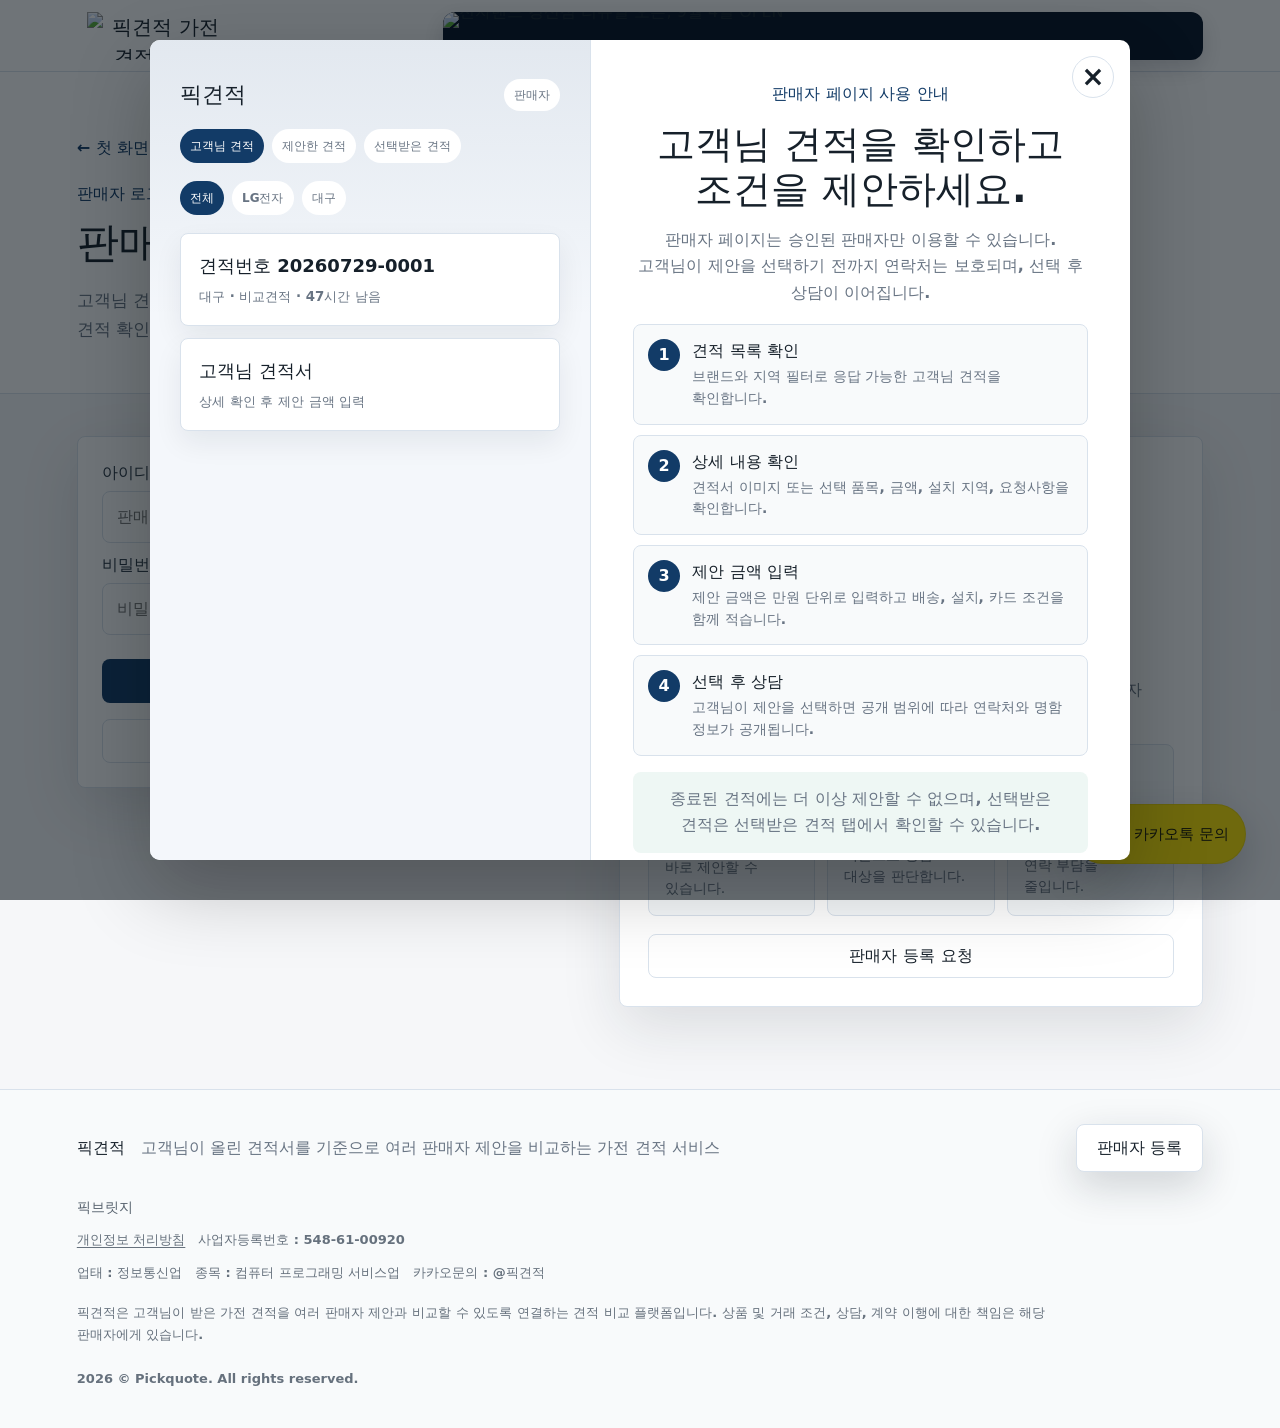
==== index.html @ 1d60d548 "Add files via upload" ====
<!doctype html>
<html lang="ko">
  <head>
    <meta charset="utf-8" />
    <meta name="pickquote-build" content="20260811-main-redesign-v21-worker" />
    <meta name="viewport" content="width=device-width, initial-scale=1, viewport-fit=cover" />
    
    <!-- 픽견적은 시스템 다크모드와 무관하게 항상 라이트 UI를 사용합니다. -->
    <meta name="color-scheme" content="light" />
    <meta name="supported-color-schemes" content="light" />
    <meta name="apple-mobile-web-app-status-bar-style" content="default" />
<!-- Google AdSense site ownership / ads script -->
    <script async src="https://pagead2.googlesyndication.com/pagead/js/adsbygoogle.js?client=ca-pub-9286156779528114"
         crossorigin="anonymous"></script>
    <title>픽견적 파트너 등록 | 판매자 전용</title>
    <meta name="robots" content="noindex, nofollow, noarchive" />
    <link rel="canonical" href="https://partner.ga-pick.com/register" />
    <link rel="shortcut icon" href="/favicon-navy.ico?v=20260813-symbol-cutout" />
    <link rel="icon" href="/favicon-navy.ico?v=20260813-symbol-cutout" sizes="16x16 32x32 48x48 64x64" />
    <link rel="icon" href="/favicon-navy.png?v=20260813-symbol-cutout" type="image/png" sizes="32x32" />
    <link rel="icon" href="/favicon-48x48-navy.png?v=20260813-navy-brand" type="image/png" sizes="48x48" />
    <link rel="icon" href="/favicon-48x48-navy.png?v=20260813-symbol-cutout" type="image/png" sizes="48x48" />
    <link rel="apple-touch-icon" href="/apple-touch-icon-navy.png?v=20260813-navy-brand" sizes="180x180" />
    <link rel="manifest" href="/site.webmanifest?v=20260813-navy-brand" />
    <meta name="theme-color" content="#123b67" />
    <meta name="robots" content="index, follow, max-image-preview:large" />
    <meta name="naver-site-verification" content="53afa94ea8dd4dc86ead7b26ea6a1cf750aa3dcb" />
    <meta name="keywords" content="픽견적, 픽가전, 가전 견적 비교, 가전 비교견적, 가전제품 견적 비교, 혼수 가전 견적, 신혼 가전 견적, 입주 가전 견적, 신축입주 가전, 이사 가전 견적, LG 가전 견적, 삼성 가전 견적, LG 삼성 가전 비교, 가전 저렴하게 사는법, 가전 싸게 사는법, 냉장고 견적, 세탁기 건조기 견적, TV 에어컨 견적" />
    <meta name="author" content="픽견적" />
    <meta
      name="description"
      content="혼수·입주 가전 견적서를 올리면 LG·삼성 판매자 제안을 받아 가격, 배송, 설치, 카드 혜택을 한곳에서 비교하세요."
    />
    <meta name="subject" content="혼수 가전 견적 비교, 입주 가전 견적 비교, LG 삼성 가전 조건 비교" />
    <meta property="og:type" content="website" />
    <meta property="og:locale" content="ko_KR" />
    <meta property="og:site_name" content="픽견적" />
    <meta property="og:title" content="픽견적 | 혼수·입주 가전 견적 비교" />
    <meta
      property="og:description"
      content="가전 견적서를 올리면 LG·삼성 판매자 제안을 받아 가격, 배송, 설치, 카드 혜택을 한곳에서 비교할 수 있습니다."
    />
    <meta property="og:url" content="https://ga-pick.com/" />
    <meta property="og:image" content="https://partner.ga-pick.com/assets/pickquote-share-preview.png?v=20260822-logo-preview" />
    <meta property="og:image:secure_url" content="https://partner.ga-pick.com/assets/pickquote-share-preview.png?v=20260822-logo-preview" />
    <meta property="og:image:alt" content="픽견적 가전 견적 비교 플랫폼 로고" />
    <meta name="twitter:card" content="summary_large_image" />
    <meta name="twitter:title" content="픽견적 | 혼수·입주 가전 견적 비교" />
    <meta
      name="twitter:description"
      content="가전 견적서를 올리면 LG·삼성 판매자 제안을 받아 가격, 배송, 설치, 카드 혜택을 한곳에서 비교할 수 있습니다."
    />
    <meta name="twitter:image" content="https://partner.ga-pick.com/assets/pickquote-share-preview.png?v=20260822-logo-preview" />
    <script type="application/ld+json">
      {
        "@context": "https://schema.org",
        "@graph": [
          {
            "@type": "WebSite",
            "@id": "https://ga-pick.com/#website",
            "name": "픽견적",
            "alternateName": ["픽가전", "가전 견적 비교", "혼수 가전 견적", "입주 가전 견적"],
            "url": "https://ga-pick.com/",
            "description": "픽견적은 혼수·입주 가전 견적서를 올리면 LG·삼성 판매자 제안을 한곳에서 비교할 수 있는 가전 견적 비교 서비스입니다.",
            "inLanguage": "ko-KR",
            "publisher": {
              "@id": "https://ga-pick.com/#organization"
            }
          },
          {
            "@type": "Organization",
            "@id": "https://ga-pick.com/#organization",
            "name": "픽견적",
            "legalName": "픽브릿지",
            "url": "https://ga-pick.com/",
            "logo": "https://ga-pick.com/assets/pickquote-official-symbol-navy.png?v=20260813-symbol-cutout",
            "address": {
              "@type": "PostalAddress",
              "addressCountry": "KR",
              "addressRegion": "대구광역시",
              "streetAddress": "달서구 성서로72길 53-7, 303호"
            }
          },
          {
            "@type": "Service",
            "@id": "https://ga-pick.com/#service",
            "name": "픽견적 혼수·입주 가전 견적 비교",
            "serviceType": "가전 견적 비교",
            "provider": {
              "@id": "https://ga-pick.com/#organization"
            },
            "areaServed": "KR",
            "description": "혼수 가전, 입주가전, 이사 가전, LG 가전, 삼성 가전 견적을 가격, 배송, 설치, 카드 혜택 조건까지 비교할 수 있는 서비스입니다."
          }
        ]
      }
    </script>
    <script type="application/ld+json">
      {
        "@context": "https://schema.org",
        "@type": "FAQPage",
        "mainEntity": [
          {
            "@type": "Question",
            "name": "가전 저렴하게 사는 법은 무엇인가요?",
            "acceptedAnswer": {
              "@type": "Answer",
              "text": "가전제품은 매장별 가격, 배송, 설치비, 카드 할인, 사은품 조건이 다르기 때문에 받은 견적서를 기준으로 여러 제안을 비교하는 것이 좋습니다."
            }
          },
          {
            "@type": "Question",
            "name": "가전 비교견적은 어떻게 하나요?",
            "acceptedAnswer": {
              "@type": "Answer",
              "text": "픽견적에서 가전 견적서 이미지를 올리면 판매자 제안을 받아 가격, 배송, 설치, 혜택 조건을 한곳에서 비교할 수 있습니다."
            }
          },
          {
            "@type": "Question",
            "name": "혼수 가전이나 입주가전 견적도 비교할 수 있나요?",
            "acceptedAnswer": {
              "@type": "Answer",
              "text": "혼수 가전, 신축입주 가전, 이사 가전처럼 여러 품목을 함께 구매할 때 기존 견적과 판매자 제안을 비교할 수 있습니다."
            }
          }
        ]
      }
    </script>
    <script>
      (() => {
        const cleanPath = (window.location.pathname || "/").replace(/\/+$/, "") || "/";
        const mobileUserAgent = /Android|iPhone|iPad|iPod|Windows Phone|Mobile|SamsungBrowser|KAKAOTALK|NAVER/i.test(navigator.userAgent || "");
        const coarsePointer = window.matchMedia?.("(hover: none) and (pointer: coarse)")?.matches || false;
        const touchCapable = (navigator.maxTouchPoints || 0) > 0;
        const compactViewport = Math.min(window.innerWidth || 0, screen.width || 0) > 0 && Math.min(window.innerWidth || screen.width, screen.width || window.innerWidth) <= 900;
        const initialViewByPath = {
          "/": "sellerLogin",
          "/register": "sellerRegister",
        };
        document.documentElement.dataset.initialView = initialViewByPath[cleanPath] || "sellerLogin";
        if (mobileUserAgent || (coarsePointer && touchCapable) || (touchCapable && compactViewport)) {
          document.documentElement.classList.add("is-mobile-device");
        }
      })();
    </script>
    <style>
      html:not(.app-ready)[data-initial-view="customer"] .page,
      html:not(.app-ready)[data-initial-view="lookup"] .page,
      html:not(.app-ready)[data-initial-view="sellerLogin"] .page,
      html:not(.app-ready)[data-initial-view="sellerRegister"] .page {
        display: none;
      }

      html:not(.app-ready)[data-initial-view="customer"] [data-page="customer"],
      html:not(.app-ready)[data-initial-view="lookup"] [data-page="lookup"],
      html:not(.app-ready)[data-initial-view="sellerLogin"] [data-page="sellerLogin"],
      html:not(.app-ready)[data-initial-view="sellerRegister"] [data-page="sellerRegister"] {
        display: block;
      }
    </style>
  <link rel="stylesheet" href="/styles.css?v=20260821-single-line-headings-v6" />
    <script defer src="/privacy-policy.js?v=20260811-privacy-policy-v19"></script>
  <script defer src="/app.js?v=20260820-seller-sort-v6"></script>
    <script defer src="/customer-wizard.js?v=20260819-phone-verification-v4"></script>
    <script defer src="/page-guide.js?v=20260731-mobile-modal-safe-area"></script>
  </head>
  <body class="partner-site">
    <header class="topbar">
      <button class="brand nav-button" type="button" data-view="sellerLogin" aria-label="픽견적 판매자 홈">
        <img class="brand-logo-image" src="/assets/pickquote-official-logo-navy.png?v=20260813-navy-brand" alt="픽견적 가전 견적 비교 플랫폼" />
      </button>
      <a
        class="header-ad-slot is-image-banner"
        href="https://open.kakao.com/o/sE77Bzfi"
        target="_blank"
        rel="noopener noreferrer"
        aria-label="전자랜드 경산점 리뉴얼 오픈, 9월 4일 OPEN, 온라인최저가 참고형 매장 안내 오픈채팅으로 이동"
      >
        <picture class="header-ad-picture">
          <source
            media="(max-width: 900px)"
            srcset="/assets/banner1-gyeongsan-mobile-640x80.png?v=20260805-mobile-picture-v2"
          />
          <img
            src="/assets/banner1-gyeongsan-pc-1520x96.png?v=20260805-mobile-picture-v2"
            alt="전자랜드 경산점 리뉴얼 오픈, 9월 4일 OPEN"
            width="1520"
            height="96"
            decoding="async"
          />
        </picture>
      </a>
    </header>

    <main>
      <section class="page is-active" id="homePage" data-page="home">
        <section class="pick-app-home" aria-label="픽견적 홈">
          <div class="pick-home-shell">
            <section class="pick-trust-hero" aria-labelledby="pickHomeTitle">
              <div class="pick-hero-center">
                <div class="pick-home-logo-wrap">
                  <img class="pick-home-logo" src="/assets/pickquote-main-logo-navy.png?v=20260813-navy-brand" alt="픽견적 가전 견적 비교 플랫폼" />
                </div>
                <span class="pick-zero-fee">가전 견적 비교, 이제 한 곳에서</span>
                <h1 id="pickHomeTitle">견적서 올리면, 좋은 조건을 찾아드려요.</h1>
                <p class="pick-trust-lead">견적서가 있어도, 없어도 괜찮아요. 여러 판매자의 가격과 배송·설치 혜택을 한 번에 비교하세요.</p>
                <div class="pick-start-panel">
                  <div class="pick-start-panel-head"><strong>어떤 견적을 비교해볼까요?</strong><span>고객 이용료 0원</span></div>
                  <div class="pick-start-panel-actions">
                    <button type="button" class="pick-upload-cta" data-view="customer"><span aria-hidden="true">＋</span> 견적서 올리고 비교하기</button>
                    <button type="button" class="pick-no-quote-cta" data-view="customer">견적서 없이 품목 선택하기</button>
                  </div>
                  <p>판매자를 선택하기 전에는 연락처가 공개되지 않습니다.</p>
                </div>
                <div class="pick-lookup-line"><span>이미 견적을 등록했다면</span><button class="pick-secondary-cta" type="button" data-view="lookup">내 견적 확인</button></div>
                <p class="pick-privacy-note">
                  <svg viewBox="0 0 24 24" aria-hidden="true"><path d="M7 10V8a5 5 0 0 1 10 0v2M5 10h14v10H5z" /></svg>
                  판매자를 선택하기 전에는 연락처가 공개되지 않습니다.
                </p>
              </div>
            </section>

            <nav class="pick-home-shortcuts" aria-label="빠른 메뉴">
              <div><span>01</span><strong>여러 판매자 비교</strong><small>한 번 등록하고 다양한 제안을 받아요</small></div>
              <div><span>02</span><strong>연락처는 선택 전 비공개</strong><small>원하는 판매자를 고를 때만 공개돼요</small></div>
              <div><span>03</span><strong>가격과 혜택을 함께 확인</strong><small>배송·설치 조건까지 비교해요</small></div>
            </nav>

            <section class="pick-home-ad-slot" aria-label="광고 영역">
              <span>광고</span>
              <strong>픽견적 서비스 안내 광고 영역</strong>
            </section>

            <section class="pick-privacy-home" aria-labelledby="pickPrivacyTitle">
              <div class="pick-home-heading">
                <span>개인정보 보호</span>
                <h2 id="pickPrivacyTitle">내 정보는 선택 전까지 공개되지 않습니다.</h2>
              </div>
              <ol class="pick-privacy-steps">
                <li><span>01</span><div><strong>견적 등록</strong><p>연락처 비공개</p></div></li>
                <li><span>02</span><div><strong>제안 비교</strong><p>연락처 비공개</p></div></li>
                <li><span>03</span><div><strong>판매자 선택</strong><p>선택한 판매자에게만 공개</p></div></li>
              </ol>
              <p class="pick-privacy-emphasis">여러 판매업체에서 동시에 전화가 오는 방식이 아닙니다.</p>
              <div class="pick-approved-note" aria-label="판매자 확인 기준">
                <span>승인된 판매자만 제안 가능</span><span>지점·매니저 정보 확인</span><span>선택한 판매자만 연락 가능</span>
              </div>
            </section>

            <section class="pick-live-home" aria-labelledby="pickLiveTitle">
              <div class="pick-home-heading is-row">
                <div><span>실제 서비스 현황</span><h2 id="pickLiveTitle">지금 제안받고 있는 견적</h2></div>
                <button class="pick-heading-link" type="button" data-view="customer">내 견적도 비교하기</button>
              </div>
              <div class="pick-live-board" aria-live="polite">
                <article class="pick-empty-feed"><strong>진행 중인 견적을 불러오는 중입니다.</strong><p>실제 등록된 견적의 지역과 진행 상태만 표시합니다.</p></article>
              </div>
            </section>

            <section class="pick-flow-home" aria-labelledby="pickFlowTitle">
              <div class="pick-home-heading">
                <span>이용 방법</span>
                <h2 id="pickFlowTitle">한 번 등록하고, 비교한 뒤 선택하세요.</h2>
              </div>
              <ol class="pick-flow-list">
                <li><span class="pick-flow-icon" aria-hidden="true">1</span><div><strong>필요한 가전을 알려주세요</strong><p>견적서가 있다면 사진으로 올리고, 없다면 원하는 제품만 선택합니다.</p></div></li>
                <li><span class="pick-flow-icon" aria-hidden="true">2</span><div><strong>판매자의 제안을 비교하세요</strong><p>가격뿐 아니라 카드 혜택, 배송, 설치 조건 등을 함께 확인합니다.</p></div></li>
                <li><span class="pick-flow-icon" aria-hidden="true">3</span><div><strong>마음에 드는 제안을 선택하세요</strong><p>원하는 판매자를 선택하고 상담을 진행합니다.</p></div></li>
                <li><span class="pick-flow-icon" aria-hidden="true">4</span><div><strong>선택한 판매자와 상담하세요</strong><p>선택한 판매자에게만 연락처가 공개되고 상담이 시작됩니다.</p></div></li>
              </ol>
              <p class="pick-flow-time">제안이 들어오는 즉시 확인할 수 있으며, 최대 72시간 동안 비교할 수 있습니다.</p>
            </section>

            <section class="pick-faq-home" aria-labelledby="pickFaqTitle">
              <div class="pick-home-heading is-row">
                <div><span>자주 묻는 질문</span><h2 id="pickFaqTitle">처음 이용해도 어렵지 않아요.</h2></div>
                <button class="pick-heading-link" type="button" data-view="customer">지금 시작하기</button>
              </div>
              <div class="pick-faq-list">
                <details open><summary>견적서가 없어도 요청할 수 있나요?</summary><p>네. 필요한 품목과 브랜드, 예산을 선택하면 견적서 없이도 비교 요청을 등록할 수 있어요.</p></details>
                <details><summary>연락처가 판매자에게 바로 공개되나요?</summary><p>아니요. 제안을 비교한 뒤 고객님이 판매자를 선택했을 때만 선택한 판매자에게 공개됩니다.</p></details>
                <details><summary>견적 비교에 비용이 드나요?</summary><p>고객님 이용료는 없습니다. 여러 판매자의 제안을 무료로 비교할 수 있어요.</p></details>
              </div>
            </section>

            <section class="pick-case-home" id="homeCaseStudy" aria-labelledby="pickCaseTitle" hidden>
              <div class="pick-home-heading">
                <span>실제 비교 사례</span>
                <h2 id="pickCaseTitle">가격과 구매 조건을 함께 비교했습니다.</h2>
              </div>
              <div class="pick-case-content"></div>
            </section>

            <section class="pick-review-home" aria-labelledby="pickReviewTitle" hidden>
              <div class="pick-home-heading">
                <span>실제 이용 후기</span>
                <h2 id="pickReviewTitle">실제 픽견적 이용 고객 후기</h2>
              </div>
              <div class="pick-review-grid" aria-live="polite">
              </div>
            </section>

            <section class="pick-brand-home" aria-labelledby="pickBrandTitle">
              <div class="pick-home-heading is-row">
                <div><span>브랜드관</span><h2 id="pickBrandTitle">견적 전, 우리 집에 맞는 제품부터 살펴보세요.</h2><p>LG전자·삼성전자 제품과 패키지를 비교한 뒤 바로 견적을 요청할 수 있습니다.</p></div>
              </div>
              <div class="pick-brand-grid">
                <a href="/brand" aria-label="LG전자 브랜드관"><img src="/assets/brand-hero-lg-products.png" alt="LG전자 가전 제품" /><strong>LG전자 브랜드관</strong><span>인기 제품과 패키지 보기</span></a>
                <a href="/brand" aria-label="삼성전자 브랜드관"><img src="/assets/brand-hero-samsung-products.png" alt="삼성전자 가전 제품" /><strong>삼성전자 브랜드관</strong><span>인기 제품과 패키지 보기</span></a>
              </div>
            </section>

            <section class="pick-final-cta" aria-labelledby="pickFinalTitle">
              <div><span>고객 이용료 0원</span><h2 id="pickFinalTitle">매장을 여러 곳 돌아보지 않아도 됩니다.</h2><p>필요한 가전을 한 번만 알려주세요. 여러 판매자의 제안을 픽견적에서 비교하세요.</p><small>견적서가 없어도 가능합니다. · 판매자 선택 전 연락처 비공개</small></div>
              <button type="button" data-view="customer">무료 견적 비교 시작하기</button>
            </section>
          </div>
        </section>
      </section>

        <section class="page" id="customerPage" data-page="customer">
        <div class="page-head">
          <button class="back-btn" type="button" data-view="home">← 첫 화면</button>
          <p class="eyebrow">견적올리기 페이지</p>
          <h2>견적서가 없어도 비교 요청을 시작할 수 있습니다.</h2>
          <p>
            받은 견적서가 있다면 사진을 함께 올리고, 없다면 품목과 금액 정보만으로 먼저 요청하세요.
            고객님은 가격, 설치, 배송, 혜택 조건을 비교한 뒤 원하는 제안만 선택하시면 됩니다.
          </p>
        </div>

        <div class="request-grid app-grid">
          <form class="request-form" id="requestForm">
            <input type="hidden" name="quoteType" value="" />
            <input type="hidden" name="items" value="" />
            <input type="hidden" name="aiSituation" value="" />
            <input type="hidden" name="familyComposition" value="" />
            <input type="hidden" name="budgetStatus" value="" />
            <input type="hidden" name="budgetRange" value="" />
            <input type="hidden" name="purchasePriority" value="" />
            <input type="hidden" name="aiRequestSummary" value="" />
            <label class="upload-box" for="quoteImage">
              <input id="quoteImage" name="quoteImage" type="file" accept="image/jpeg,image/png,image/webp,.jpg,.jpeg,.png,.webp" multiple />
              <span class="upload-icon">+</span>
              <strong>견적서 이미지 선택</strong>
              <small>선택 사항입니다. 견적서가 있다면 최대 4장까지 등록할 수 있습니다.</small>
            </label>

            <div class="form-row">
              <label>
                고객님 성함
                <input type="text" name="customer" placeholder="예: 홍길동" required />
              </label>
              <label>
                연락처
                <input type="text" name="phone" data-phone-input placeholder="010-0000-0000" required />
              </label>
            </div>

            <label>
              구매 목적
              <select name="purchasePurpose" required>
                <option value="">구매 목적 선택</option>
                <option value="웨딩,혼수 특별혜택">웨딩,혼수 - 특별혜택</option>
                <option value="신축입주 특별혜택">신축입주 - 특별혜택</option>
                <option value="이사">이사</option>
                <option value="인테리어">인테리어</option>
                <option value="일반">일반</option>
              </select>
            </label>

            <div class="form-row">
              <label style="display:none">
                자동 기준가(만원)
                <select name="desiredBrand" required class="hidden-brand-anchor">
                  <option value="">브랜드 선택</option>
                  <option value="LG전자">LG전자</option>
                  <option value="삼성전자">삼성전자</option>
                  <option value="비교견적">비교견적</option>
                </select>
                <input type="text" name="price" data-money-input value="0" />
                <small class="field-hint">AI 추천 모델의 네이버 최저가를 기준으로 자동 저장됩니다.</small>
              </label>
              <label>
                설치 지역
                <input type="text" name="region" placeholder="서울 송파구" required />
              </label>
            </div>

            <label>
              설치 예정일
              <input type="text" name="installDate" placeholder="예: 8월 말, 2026년 8월 15일" required />
            </label>

            <label>
              추가 요청사항
              <textarea name="memo" rows="4" placeholder="모델명을 입력해주세요."></textarea>
            </label>

            <button class="primary-btn full" type="submit">견적 요청 등록</button>
            <p class="form-message" id="requestFormMessage" role="alert"></p>
          </form>

          <aside class="preview-card">
            <div class="board-label">고객님 미리보기</div>
            <div class="preview-image" id="imagePreview">
              <span>이미지 미리보기</span>
            </div>
            <div class="preview-details">
              <span class="status">작성 중</span>
              <h3 id="previewTitle">견적 요청서가 여기에 표시됩니다.</h3>
              <p id="previewMeta">등록 후 판매자 페이지와 내 견적 확인 페이지에서 볼 수 있습니다.</p>
            </div>
          </aside>
        </div>
      </section>

      <section class="page lookup-page" id="lookupPage" data-page="lookup">
        <div class="page-head">
          <button class="back-btn" type="button" data-view="home">← 첫 화면</button>
          <p class="eyebrow">내 견적 확인</p>
          <h2>성함과 휴대전화로 내가 올린 견적을 확인하세요.</h2>
          <p>
            견적 등록 시 인증을 완료한 고객님은 이후 성함과 휴대전화로 견적 내용,
            견적서 이미지, 판매자 제안을 다시 볼 수 있습니다.
          </p>
        </div>

        <div class="lookup-layout">
          <form class="request-form lookup-form" id="lookupForm">
            <div class="form-row">
              <label>
                고객님 성함
                <input type="text" name="lookupCustomer" placeholder="예: 홍길동" required />
              </label>
              <label>
                연락처
                <input type="text" name="lookupPhone" data-phone-input placeholder="010-0000-0000" required />
              </label>
            </div>
            <button class="primary-btn full" type="submit">내 견적 조회</button>
            <p class="helper-text">
              견적 등록 시 입력한 성함과 휴대전화가 일치하는 견적만 확인할 수 있습니다.
            </p>
          </form>

          <section class="lookup-results" id="lookupResults">
            <div class="empty-state">
              <strong>성함과 휴대전화로 내 견적을 조회하세요.</strong>
              <p>고객님 개인정보 보호를 위해 등록 당시 입력한 성함과 휴대전화가 일치해야 견적 내용과 판매자 제안을 확인할 수 있습니다.</p>
            </div>
          </section>
        </div>
      </section>

      <section class="page seller-login-page" id="sellerLoginPage" data-page="sellerLogin">
        <div class="page-head">
          <button class="back-btn" type="button" data-view="home">← 첫 화면</button>
          <p class="eyebrow">판매자 로그인</p>
          <h2>판매자 등록 승인 계정으로 로그인하세요.</h2>
          <p>
            고객님 견적은 판매자로 등록된 사람만 확인할 수 있습니다. 고객님은 로그인 없이
            견적 등록과 내 견적 확인을 이용합니다.
          </p>
        </div>

        <div class="login-layout">
          <form class="request-form login-form" id="sellerLoginForm">
            <label>
              아이디
              <input type="text" name="loginId" placeholder="판매자 아이디" required />
            </label>
            <label>
              비밀번호
              <input type="password" name="loginPassword" placeholder="비밀번호" required />
            </label>
            <button class="primary-btn full" type="submit">판매자 로그인</button>
            <button class="secondary-btn full" id="openSellerAccountModal" type="button">판매자 계정 찾기</button>
            <p class="form-message" id="sellerLoginMessage" role="alert"></p>
          </form>

          <aside class="seller-benefit-panel">
            <p class="eyebrow">판매자 유입 장점</p>
            <h2>광고 클릭보다 구매 의향이 또렷한 고객님을 먼저 확인하세요.</h2>
            <p>
              메타 광고나 블로그는 노출 이후 상담까지 시간이 걸릴 수 있지만, 픽견적은 고객님이
              이미 받은 견적서와 필요한 품목을 올린 뒤 판매자 제안을 기다리는 구조입니다.
            </p>
            <div class="seller-benefit-grid">
              <div>
                <strong>견적서 보유 고객님</strong>
                <span>품목, 기존 금액, 설치 지역을 보고 바로 제안할 수 있습니다.</span>
              </div>
              <div>
                <strong>지역 기반 상담</strong>
                <span>지점 지역과 고객님 설치 지역을 기준으로 응답 대상을 판단합니다.</span>
              </div>
              <div>
                <strong>선택 후 연락</strong>
                <span>고객님이 제안을 선택한 뒤 연락처가 공개되어 불필요한 연락 부담을 줄입니다.</span>
              </div>
            </div>
            <button class="secondary-btn" type="button" data-view="sellerRegister">판매자 등록 요청</button>
          </aside>
        </div>
      </section>

      <section class="page seller-page" id="sellerPage" data-page="seller">
        <div class="page-head">
          <button class="back-btn" type="button" data-view="home">← 첫 화면</button>
          <p class="eyebrow">판매자 페이지</p>
          <h2>고객님이 올린 견적 내용과 사진을 확인하고 제안하세요.</h2>
          <p>
            판매자는 접수된 견적 목록을 선택한 뒤 고객님의 견적서 이미지, 품목, 금액,
            설치 지역, 요청사항을 보고 제안 금액과 조건을 입력합니다.
          </p>
        </div>

        <div class="seller-tabs" aria-label="판매자 견적 분류">
          <button class="is-active" type="button" data-seller-tab="all">고객님 견적</button>
          <button type="button" data-seller-tab="proposed">제안한 견적</button>
          <button type="button" data-seller-tab="selected">선택받은 견적</button>
          <button type="button" data-seller-tab="closed">종료된 견적</button>
          <button type="button" data-seller-tab="region">매니저 정보 변경</button>
        </div>

        <div class="seller-layout seller-page-layout" id="sellerQuoteWorkspace">
          <aside class="seller-list-column" aria-label="접수 견적 필터와 목록">
            <div class="seller-filter-host" id="sellerFilterHost" aria-label="견적 필터"></div>
            <div class="request-list" id="requestList" aria-label="접수 견적 목록"></div>
          </aside>

          <section class="seller-detail">
            <button class="seller-mobile-list-back" id="sellerMobileListBack" type="button">← 견적 목록으로</button>
            <div class="seller-quote-card">
              <div class="board-label">고객님 견적서</div>
              <div class="preview-image seller-image" id="sellerImage">
                <span>등록된 견적서 이미지가 없습니다.</span>
              </div>
              <div class="preview-details">
                <span class="status" id="selectedStatus">선택 대기</span>
                <h3 id="selectedTitle">견적 요청을 선택하세요.</h3>
                <div id="selectedInfo">왼쪽 목록에서 고객님 요청을 선택하면 상세 내용이 표시됩니다.</div>
              </div>
            </div>

            <form class="bid-form" id="bidForm">
              <div class="form-row">
                <label>
                  지점명
                  <input type="text" name="branchName" value="등록 지점" readonly required />
                </label>
                <label>
                  제안 금액(만원)
                  <input type="text" name="bidPrice" data-money-input placeholder="652" required />
                  <small class="field-hint">예: 652 입력 시 6,520,000원으로 제안됩니다.</small>
                </label>
              </div>

              <div class="form-row">
                <label>
                  매니저명
                  <input type="text" name="managerName" value="마스터" readonly required />
                </label>
                <label>
                  전화번호
                  <input type="text" name="managerPhone" data-phone-input value="010-0000-0000" readonly required />
                </label>
              </div>

              <label>
                제공 조건
                <textarea name="benefits" rows="4" placeholder="무료 설치, 배송일, 카드 할인, 사은품, 보증 조건 등을 입력하세요." required></textarea>
              </label>

              <button class="primary-btn full" type="submit">고객님에게 제안 보내기</button>
              <p class="form-message" id="bidFormMessage" role="alert"></p>
            </form>
          </section>
        </div>

        <section class="seller-region-panel" id="sellerRegionPanel" hidden>
          <div class="section-heading">
            <p class="eyebrow">매니저 정보 변경 신청</p>
            <h2>등록된 판매자 정보는 관리자 검토 후 변경됩니다.</h2>
            <p>
              판매자 로그인 계정 기준으로 신청합니다. 지점명, 매니저명, 현재 지역은 등록 정보에서 자동으로 불러오며 직접 수정할 수 없습니다.
            </p>
          </div>
          <form class="request-form inline-form" id="regionChangeForm">
            <div class="form-row">
              <label>
                현재 지점명
                <input type="text" name="changeBranch" readonly required />
              </label>
              <label>
                매니저 이름
                <input type="text" name="changeManager" readonly required />
              </label>
            </div>
            <div class="form-row">
              <label>
                현재 지역
                <input type="text" name="currentRegion" readonly required />
              </label>
              <label>
                변경 희망 지역
                <select name="nextRegion" required>
                  <option value="">변경 지역 선택</option>
                  <option value="서울">서울</option>
                  <option value="경기">경기</option>
                  <option value="인천">인천</option>
                  <option value="부산">부산</option>
                  <option value="대구">대구</option>
                  <option value="광주">광주</option>
                  <option value="대전">대전</option>
                  <option value="울산">울산</option>
                  <option value="세종">세종</option>
                  <option value="강원">강원</option>
                  <option value="충북">충북</option>
                  <option value="충남">충남</option>
                  <option value="전북">전북</option>
                  <option value="전남">전남</option>
                  <option value="경북">경북</option>
                  <option value="경남">경남</option>
                  <option value="제주">제주</option>
                  <option value="전국">전국</option>
                </select>
              </label>
            </div>
            <div class="form-row">
              <label>
                변경 희망 지점명
                <input type="text" name="nextBranch" placeholder="예: 베스트샵 강남본점" required />
              </label>
            </div>
            <label>
              변경 사유
              <textarea name="changeReason" rows="4" placeholder="지점 이동, 담당 권역 변경 등 사유를 적어주세요." required></textarea>
            </label>
            <button class="secondary-btn full" type="submit">매니저 정보 변경 검토 신청</button>
          </form>
          <pre id="regionChangePreview" hidden></pre>
          <a class="primary-btn" id="regionChangeMailLink" href="#" hidden>변경 신청 접수</a>
        </section>
      </section>

      <section class="page seller-register-page" id="sellerRegisterPage" data-page="sellerRegister">
        <div class="page-head">
          <button class="back-btn" type="button" data-view="home">← 첫 화면</button>
          <p class="eyebrow">판매자 등록</p>
          <h2>판매자로 등록할 지점 정보를 입력해주세요.</h2>
          <p>
            지점 명함 이미지는 필수입니다. 등록 신청 내용은 운영자 확인 후 승인된 판매자만
            고객님 견적에 제안할 수 있도록 설계합니다.
          </p>
        </div>

        <section class="seller-acquisition-section" aria-label="판매자 등록 장점">
          <div class="section-heading">
            <p class="eyebrow">광고·블로그와 다른 점</p>
            <h2>문의가 오기만 기다리는 방식보다, 견적을 올린 고객님에게 직접 제안하세요.</h2>
            <p>
              광고 운영과 블로그 노출은 여전히 도움이 될 수 있습니다. 다만 픽견적은 고객님이
              비교 의사를 먼저 남긴 뒤 판매자 제안을 받는 흐름이라 상담 준비 시간이 짧아집니다.
            </p>
          </div>

          <div class="seller-acquisition-grid">
            <article class="seller-compare-card">
              <span>메타 광고·블로그</span>
              <h3>노출 이후 문의를 기다리는 구조</h3>
              <p>클릭과 조회는 만들 수 있지만 실제 구매 품목, 기존 견적, 설치 지역을 다시 확인해야 합니다.</p>
            </article>
            <article class="seller-compare-card is-highlight">
              <span>픽견적 판매자</span>
              <h3>견적서가 있는 고객님에게 제안</h3>
              <p>고객님이 올린 견적 이미지와 요청 조건을 보고 금액, 혜택, 배송 조건을 바로 비교 제안합니다.</p>
            </article>
            <article class="seller-compare-card">
              <span>상담 효율</span>
              <h3>선택받은 고객님 중심으로 연락</h3>
              <p>고객님 연락처는 제안 선택 후 공개되므로, 관심이 확인된 고객님과 더 집중해서 상담할 수 있습니다.</p>
            </article>
          </div>
        </section>

        <div class="register-layout">
          <form class="request-form" id="sellerRegisterForm">
            <label class="upload-box" for="businessCardImage">
              <input id="businessCardImage" name="businessCardImage" type="file" accept="image/*" required />
              <span class="upload-icon">+</span>
              <strong>지점 명함 이미지 첨부</strong>
              <small>명함, 사원증, 지점 정보가 보이는 이미지를 첨부해주세요.</small>
            </label>

            <div class="form-row">
              <label>
                채널
                <select name="sellerChannel" required>
                  <option value="">채널 선택</option>
                  <option value="LG전자 BEST SHOP">LG전자 BEST SHOP</option>
                  <option value="롯데하이마트">롯데하이마트</option>
                  <option value="삼성스토어">삼성스토어</option>
                  <option value="이마트(LG)">이마트(LG)</option>
                  <option value="이마트(삼성)">이마트(삼성)</option>
                  <option value="전자랜드(LG)">전자랜드(LG)</option>
                  <option value="전자랜드(삼성)">전자랜드(삼성)</option>
                </select>
              </label>
              <label>
                지점명
                <input type="text" name="branch" placeholder="예: 성서점" required />
              </label>
            </div>

            <div class="form-row">
              <label>
                판매자 아이디
                <input type="text" name="sellerId" placeholder="예: seller_gangnam" required />
              </label>
              <label>
                비밀번호
                <input type="password" name="sellerPassword" placeholder="판매자 로그인 비밀번호" required />
              </label>
            </div>

            <div class="form-row">
              <label>
                해당 지점 지역
                <select name="branchRegion" required>
                  <option value="">지역 선택</option>
                  <option value="서울">서울</option>
                  <option value="경기">경기</option>
                  <option value="인천">인천</option>
                  <option value="부산">부산</option>
                  <option value="대구">대구</option>
                  <option value="광주">광주</option>
                  <option value="대전">대전</option>
                  <option value="울산">울산</option>
                  <option value="세종">세종</option>
                  <option value="강원">강원</option>
                  <option value="충북">충북</option>
                  <option value="충남">충남</option>
                  <option value="전북">전북</option>
                  <option value="전남">전남</option>
                  <option value="경북">경북</option>
                  <option value="경남">경남</option>
                  <option value="제주">제주</option>
                  <option value="전국">전국</option>
                </select>
              </label>
            </div>

            <div class="form-row">
              <label>
                매니저 이름
                <input type="text" name="manager" placeholder="예: 홍길동" required />
              </label>
              <label>
                직책
                <input type="text" name="managerPosition" placeholder="예: 선임 / 프로" required />
              </label>
            </div>

            <div class="form-row">
              <label>
                연락처
                <input type="text" name="sellerPhone" data-phone-input placeholder="010-0000-0000" required />
              </label>
            </div>

            <label>
              추가 메모
              <textarea name="sellerMemo" rows="4" placeholder="담당 브랜드, 판매 가능 지역, 승인 요청 사항 등을 적어주세요."></textarea>
            </label>

            <div class="consent-box inline-consent seller-consent-box">
              <h3>판매자 개인정보 수집·이용 및 알림 안내 동의</h3>
              <ul>
                <li>수집 항목: 채널, 지점명, 지점 지역, 판매자 아이디, 매니저 이름, 직책, 연락처, 명함 이미지, 추가 메모</li>
                <li>이용 목적: 판매자 등록 검토, 계정 승인, 고객님 견적 제안, 고객님 선택 시 상담 연결 및 서비스 진행 안내</li>
                <li>알림톡 이용 목적: 판매자 등록 접수, 승인·반려 결과, 계정 관련 안내, 신규 견적, 고객님 선택 및 상담 연결 안내</li>
                <li>열람 대상: 페이지 운영 회사, 관리자, 등록 검토 및 고객님 응대 담당 직원</li>
                <li>공개 범위: 선택 전에는 판매 채널만 표시되며, 고객님이 제안을 선택한 경우 선택된 매니저의 매니저명, 직책, 지점명, 연락처, 명함 이미지가 공개됩니다.</li>
                <li>보유 기간: 판매자 등록 해지 또는 삭제 요청 시까지, 관련 분쟁 처리 목적의 보관 기간은 별도 정책에 따릅니다.</li>
              </ul>
              <label class="consent-check consent-all-check"><input id="sellerConsentAll" type="checkbox" /> <strong>전체 동의</strong></label>
              <label class="consent-check"><input id="sellerPrivacyConsent" type="checkbox" name="sellerPrivacyConsent" required /> [필수] 판매자 개인정보 수집·이용 및 고객님 선택 시 정보 공개에 동의합니다.</label>
              <label class="consent-check"><input id="sellerServiceNoticeConsent" type="checkbox" name="sellerServiceNoticeConsent" required /> [필수] 판매자 서비스 진행 안내 알림톡 수신에 동의합니다.</label>
              <label class="consent-check"><input id="sellerMarketingConsent" type="checkbox" name="sellerMarketingConsent" /> [선택] 판매자 대상 이벤트·교육·제휴 혜택 등 광고성 정보 수신에 동의합니다.</label>
            </div>

            <button class="primary-btn full" type="submit">판매자 등록 요청</button>
          </form>

          <aside class="preview-card">
            <div class="board-label">등록 미리보기</div>
            <div class="preview-image" id="businessCardPreview">
              <span>명함 이미지 미리보기</span>
            </div>
            <div class="preview-details">
              <span class="status">신청 전</span>
              <h3 id="sellerRegisterTitle">판매자 등록 정보가 여기에 표시됩니다.</h3>
              <p id="sellerRegisterMeta">신청 후 관리자 페이지로 등록 정보가 전달됩니다.</p>
            </div>
          </aside>
        </div>

      </section>

    </main>

    <nav class="mobile-flow-nav seller-mobile-nav" aria-label="판매자 하단 메뉴">
      <a class="mobile-flow-home seller-mobile-home" href="/login" data-view="sellerLogin" aria-label="판매자 홈">
        <span class="mobile-flow-logo" aria-hidden="true"><img src="/assets/pickquote-official-symbol-navy.png?v=20260813-symbol-cutout" alt="" /></span>
        <span>홈</span>
      </a>
    </nav>

    <footer class="footer">
      <div class="footer-top">
        <div class="footer-brand">
          <strong>픽견적</strong>
          <span>고객님이 올린 견적서를 기준으로 여러 판매자 제안을 비교하는 가전 견적 서비스</span>
        </div>
        <button class="footer-register-btn" type="button" data-view="sellerRegister">판매자 등록</button>
      </div>
      <div class="footer-company">
        <strong>픽브릿지</strong>
        <p>
          <button class="footer-privacy-btn" type="button" data-open-privacy-policy>개인정보 처리방침</button>
          <span>사업자등록번호 : 548-61-00920</span>
        </p>
        <p>
          <span>업태 : 정보통신업</span>
          <span>종목 : 컴퓨터 프로그래밍 서비스업</span>
          <span>카카오문의 : @픽견적</span>
        </p>
        <p class="footer-disclaimer">
          픽견적은 고객님이 받은 가전 견적을 여러 판매자 제안과 비교할 수 있도록 연결하는 견적 비교 플랫폼입니다.
          상품 및 거래 조건, 상담, 계약 이행에 대한 책임은 해당 판매자에게 있습니다.
        </p>
        <p class="footer-copy">2026 © Pickquote. All rights reserved.</p>
      </div>
    </footer>

    <a
      class="kakao-floating-btn"
      href="https://pf.kakao.com/_PxlUfX"
      target="_blank"
      rel="noopener noreferrer"
      aria-label="카카오톡 채널로 문의하기"
    >
      <span class="kakao-floating-icon" aria-hidden="true">
        <svg viewBox="0 0 48 48" role="img" focusable="false">
          <path
            d="M24 8C13.5 8 5 14.8 5 23.2c0 5.3 3.4 10 8.7 12.7l-1.4 5.4c-.2.8.7 1.4 1.4.9l6.4-4.1c1.3.2 2.6.3 3.9.3 10.5 0 19-6.8 19-15.2S34.5 8 24 8Z"
          />
          <circle cx="17" cy="23.5" r="2.2" />
          <circle cx="24" cy="23.5" r="2.2" />
          <circle cx="31" cy="23.5" r="2.2" />
        </svg>
      </span>
      <span class="kakao-floating-text">카카오톡 문의</span>
    </a>

    <div class="consent-modal" id="privacyConsentModal" hidden>
      <div class="consent-dialog" role="dialog" aria-modal="true" aria-labelledby="privacyConsentTitle">
        <h2 id="privacyConsentTitle">개인정보 처리 동의</h2>
        <p>
          견적 요청 등록을 위해 아래 개인정보 수집·이용 및 제3자 제공 동의가 필요합니다.
          동의하지 않으면 견적 요청 등록이 제한됩니다.
        </p>
        <div class="consent-box">
          <h3>개인정보 수집·이용</h3>
          <ul>
            <li>수집 항목: 고객님 성함, 연락처, 휴대전화 인증기록, 설치 지역, 구매 품목, 구매 목적, 희망 브랜드, 예상 금액, 설치 희망일, 견적서 이미지 최대 4장, 요청사항, 접속 IP·접속지역·기기·브라우저·요청 식별값 등 자동 생성 정보</li>
            <li>이용 목적: 휴대전화 본인확인, 견적 요청 접수, 본인 견적 조회, 판매자 제안 연결, 상담 진행, 부정 등록 방지 및 개인정보 침해사고 조사</li>
            <li>열람 대상: 페이지 운영 회사, 관리자, 견적 검토 및 고객님 응대 담당 직원</li>
            <li>보유 기간: 견적 등록일로부터 1년 또는 고객님 삭제 요청 시까지 (원본 견적서 이미지는 등록 후 7일)</li>
          </ul>
        </div>
        <div class="consent-box">
          <h3>개인정보 제3자 제공</h3>
          <ul>
            <li>제공받는 자: 승인 판매자 중 해당 견적을 열람·제안하는 판매자 및 고객님이 연락처 공개 대상으로 선택한 판매자</li>
            <li>제공 목적: 가전 견적 제안, 설치·배송 상담, 구매 상담 연결</li>
            <li>제공 항목: 고객 성함, 견적서 이미지 최대 4장, 구매 품목, 희망 브랜드, 설치 지역·일정, 요청사항 / 연락처는 고객님이 지정한 공개 범위의 판매자에게만 제공</li>
            <li>보유 기간: 제안·상담 목적 달성 시까지 (법령상 보존의무 또는 별도 동의가 있는 경우 해당 기간)</li>
          </ul>
        </div>
        <label class="consent-check">
          <input id="collectionConsent" type="checkbox" />
          개인정보 수집·이용에 동의합니다.
        </label>
        <label class="consent-check">
          <input id="thirdPartyConsent" type="checkbox" />
          고객님이 지정한 공개 범위의 판매자에게 연락처가 공개되는 것에 동의합니다.
        </label>
        <label class="consent-check">
          <input id="serviceNoticeConsent" type="checkbox" required />
          [필수] 견적 등록·판매자 제안·견적 진행상태 등 서비스 안내 알림톡 수신에 동의합니다.
        </label>
        <label class="consent-check">
          <input id="customerMarketingConsent" type="checkbox" />
          [선택] 이벤트·할인·제휴 혜택 등 광고성 정보 수신에 동의합니다.
        </label>
        <label class="consent-check consent-all-check">
          <input id="customerConsentAll" type="checkbox" />
          <strong>전체 동의</strong>
        </label>
        <p class="form-message" id="consentMessage" role="alert"></p>
        <div class="consent-actions">
          <button class="secondary-btn" id="cancelConsentBtn" type="button">취소</button>
          <button class="primary-btn" id="confirmConsentBtn" type="button">동의하고 등록</button>
        </div>
      </div>
    </div>
    <div class="confirm-modal" id="bidSelectConfirmModal" hidden>
      <div class="confirm-dialog" role="dialog" aria-modal="true" aria-labelledby="bidSelectConfirmTitle">
        <h2 id="bidSelectConfirmTitle">이 견적을 선택하시겠습니까?</h2>
        <p id="bidSelectConfirmDescription">
          선택하신 견적은 이후 변경할 수 없습니다. 연락처 공개 범위를 선택한 뒤 확인을 눌러주세요.
        </p>
        <div class="confirm-summary" id="bidSelectConfirmSummary"></div>
        <div class="contact-release-options" role="radiogroup" aria-label="연락처 공개 범위">
          <label>
            <input type="radio" name="contactReleaseScope" value="selected" checked />
            <span>
              <strong>1순위에게만 연락처 공개</strong>
              선택한 제안 판매자에게만 고객님 연락처가 공개됩니다.
            </span>
          </label>
          <label>
            <input type="radio" name="contactReleaseScope" value="top3" />
            <span>
              <strong>1~3순위까지 연락처 공개</strong>
              낮은 금액순 상위 3개 제안 판매자에게 연락처가 공개됩니다.
            </span>
          </label>
        </div>
        <div class="consent-actions">
          <button class="secondary-btn" id="cancelBidSelectBtn" type="button">취소</button>
          <button class="primary-btn" id="confirmBidSelectBtn" type="button">확인</button>
        </div>
      </div>
    </div>
    <div class="confirm-modal" id="sellerRegisterCompleteModal" hidden>
      <div class="confirm-dialog" role="dialog" aria-modal="true" aria-labelledby="sellerRegisterCompleteTitle">
        <h2 id="sellerRegisterCompleteTitle">판매자 등록 요청이 정상적으로 완료되었습니다.</h2>
        <p>
          입력하신 정보는 관리자 검토로 전달되었습니다.
          승인 결과는 등록하신 연락처로 안내됩니다.
        </p>
        <div class="consent-actions">
          <button class="primary-btn" id="closeSellerRegisterCompleteModal" type="button">확인</button>
        </div>
      </div>
    </div>
    <div class="image-modal" id="quoteImageModal" hidden>
      <div class="image-modal-dialog" role="dialog" aria-modal="true" aria-label="견적서 원본 이미지">
        <button class="image-modal-close" id="closeQuoteImageModal" type="button" aria-label="이미지 닫기">×</button>
        <div class="image-modal-toolbar" role="toolbar" aria-label="견적서 이미지 확대 도구">
          <button type="button" id="quoteImageZoomOut" aria-label="축소">-</button>
          <button type="button" id="quoteImageZoomReset" aria-label="원래 크기">100%</button>
          <button type="button" id="quoteImageZoomIn" aria-label="확대">+</button>
          <button type="button" id="quoteImageFit" aria-label="화면에 맞추기">맞춤</button>
        </div>
        <div class="image-modal-viewport" id="quoteImageViewport">
          <img id="quoteImageModalImg" alt="견적서 원본 이미지" draggable="false" />
        </div>
      </div>
    </div>
    <div class="account-modal" id="sellerAccountModal" hidden>
      <div class="account-dialog" role="dialog" aria-modal="true" aria-labelledby="sellerAccountTitle">
        <button class="image-modal-close" id="closeSellerAccountModal" type="button" aria-label="계정 찾기 닫기">×</button>
        <h2 id="sellerAccountTitle">판매자 계정 찾기</h2>
        <p>판매자 등록 시 입력한 정보로 아이디를 찾거나 비밀번호를 새로 설정할 수 있습니다.</p>
        <div class="account-tabs" aria-label="계정 찾기 선택">
          <button class="is-active" type="button" data-account-tab="findId">아이디 찾기</button>
          <button type="button" data-account-tab="resetPassword">비밀번호 재설정</button>
        </div>
        <form class="account-form is-active" id="sellerFindIdForm" data-account-panel="findId">
          <div class="form-row">
            <label>
              채널
              <select name="findChannel" required>
                <option value="">채널 선택</option>
                <option value="LG전자 BEST SHOP">LG전자 BEST SHOP</option>
                <option value="롯데하이마트">롯데하이마트</option>
                <option value="마스터">마스터</option>
                <option value="삼성스토어">삼성스토어</option>
                <option value="이마트(LG)">이마트(LG)</option>
                <option value="이마트(삼성)">이마트(삼성)</option>
                <option value="전자랜드(LG)">전자랜드(LG)</option>
                <option value="전자랜드(삼성)">전자랜드(삼성)</option>
              </select>
            </label>
            <label>
              근무지점
              <input type="text" name="findBranch" placeholder="예: 베스트샵 강남본점" required />
            </label>
          </div>
          <div class="form-row">
            <label>
              매니저 이름
              <input type="text" name="findManager" placeholder="예: 홍길동" required />
            </label>
            <label>
              전화번호
              <input type="text" name="findPhone" data-phone-input placeholder="010-0000-0000" required />
            </label>
          </div>
          <button class="primary-btn full" type="submit">아이디 찾기</button>
          <p class="form-message" id="findIdMessage" role="alert"></p>
        </form>
        <form class="account-form" id="sellerResetPasswordForm" data-account-panel="resetPassword">
          <div class="form-row">
            <label>
              채널
              <select name="resetChannel" required>
                <option value="">채널 선택</option>
                <option value="LG전자 BEST SHOP">LG전자 BEST SHOP</option>
                <option value="롯데하이마트">롯데하이마트</option>
                <option value="마스터">마스터</option>
                <option value="삼성스토어">삼성스토어</option>
                <option value="이마트(LG)">이마트(LG)</option>
                <option value="이마트(삼성)">이마트(삼성)</option>
                <option value="전자랜드(LG)">전자랜드(LG)</option>
                <option value="전자랜드(삼성)">전자랜드(삼성)</option>
              </select>
            </label>
            <label>
              근무지점
              <input type="text" name="resetBranch" placeholder="예: 베스트샵 강남본점" required />
            </label>
          </div>
          <div class="form-row">
            <label>
              매니저 이름
              <input type="text" name="resetManager" placeholder="예: 홍길동" required />
            </label>
            <label>
              전화번호
              <input type="text" name="resetPhone" data-phone-input placeholder="010-0000-0000" required />
            </label>
          </div>
          <div class="form-row">
            <label>
              아이디
              <input type="text" name="resetSellerId" placeholder="판매자 아이디" required />
            </label>
            <label>
              새 비밀번호
              <input type="password" name="newPassword" placeholder="새 비밀번호" required />
            </label>
          </div>
          <button class="primary-btn full" type="submit">비밀번호 재설정</button>
          <p class="form-message" id="resetPasswordMessage" role="alert"></p>
        </form>
      </div>
    </div>
    <div class="review-modal" id="managerReviewModal" hidden>
      <div class="review-dialog" role="dialog" aria-modal="true" aria-labelledby="managerReviewTitle">
        <button class="image-modal-close" id="closeManagerReviewModal" type="button" aria-label="후기 닫기">×</button>
        <p class="eyebrow">판매 매니저 후기</p>
        <h2 id="managerReviewTitle">후기</h2>
        <div class="review-modal-list" id="managerReviewList"></div>
      </div>
    </div>
    <div class="server-loading-modal" id="serverLoadingModal" role="status" aria-live="polite" hidden>
      <div class="server-loading-dialog">
        <div class="server-loading-spinner" aria-hidden="true"></div>
        <strong id="serverLoadingTitle">로딩중입니다.</strong>
        <p id="serverLoadingText">서버와 연결하고 있습니다. 잠시만 기다려주세요.</p>
      </div>
    </div>
    <script>
      (() => {
        const routeViews = {
          "/": "sellerLogin",
          "/register": "sellerRegister",
        };

        function getRouteView() {
          const path = (window.location.pathname || "/").replace(/\/+$/, "") || "/";
          return routeViews[path] || "sellerLogin";
        }

        function lockInitialRoute() {
          if (document.documentElement.classList.contains("app-ready")) return;
          const view = getRouteView();
          document.documentElement.dataset.initialView = view;
          document.querySelectorAll(".page").forEach((page) => {
            page.classList.toggle("is-active", page.dataset.page === view);
          });
          document.querySelectorAll("[data-view]").forEach((button) => {
            button.classList.toggle("is-current", button.dataset.view === view);
          });
        }

        lockInitialRoute();
        document.addEventListener("DOMContentLoaded", lockInitialRoute);
        window.addEventListener("load", lockInitialRoute);
      })();
    </script>
    <div class="security-blanket" id="securityBlanket" aria-hidden="true"></div>
  </body>
</html>
---- styles.css ----
@import url("https://cdn.jsdelivr.net/gh/orioncactus/pretendard/dist/web/variable/pretendardvariable-dynamic-subset.css");

:root {
  --bg: #f6f7f9;
  --ink: #16202a;
  --muted: #687483;
  --line: #d9e2ec;
  --panel: #ffffff;
  --primary: #123b67;
  --primary-dark: #0b2747;
  --accent: #e8b44f;
  --blue: #255f95;
  --danger: #c75146;
  --shadow: 0 20px 60px rgba(22, 32, 42, 0.12);
  --font-main: "Pretendard Variable", Pretendard, "Apple SD Gothic Neo", "Noto Sans KR", system-ui, -apple-system, BlinkMacSystemFont, "Segoe UI", sans-serif;
}

/* Quote phone verification */
.wizard-phone-verification {
  display: grid;
  align-content: start;
  gap: 9px;
  min-width: 0;
}

.wizard-phone-verification > label {
  display: grid;
  gap: 8px;
}

.wizard-phone-request-row,
.wizard-phone-code-row {
  display: grid;
  grid-template-columns: minmax(0, 1fr) 132px;
  gap: 8px;
}

.wizard-phone-request,
.wizard-phone-confirm {
  min-height: 48px;
  padding: 0 14px;
  border: 1px solid #173f68;
  border-radius: 7px;
  background: #173f68;
  color: #fff;
  font: inherit;
  font-size: 14px;
  font-weight: 850;
  cursor: pointer;
}

.wizard-phone-request:hover,
.wizard-phone-confirm:hover {
  background: #0f3154;
}

.wizard-phone-request:disabled,
.wizard-phone-confirm:disabled {
  border-color: #cbd7e2;
  background: #e8eef4;
  color: #718397;
  cursor: not-allowed;
}

.wizard-phone-code-row input {
  min-width: 0;
  letter-spacing: 0;
}

.wizard-phone-status {
  min-height: 20px;
  margin: 0;
  color: #60758a;
  font-size: 12px;
  font-weight: 750;
  line-height: 1.45;
}

.wizard-phone-status.is-verified {
  color: #165b89;
}

@media (max-width: 560px) {
  .wizard-phone-request-row,
  .wizard-phone-code-row {
    grid-template-columns: minmax(0, 1fr) 112px;
  }

  .wizard-phone-request,
  .wizard-phone-confirm {
    padding: 0 10px;
    font-size: 12px;
  }
}

* {
  box-sizing: border-box;
}

html {
  scroll-behavior: smooth;
  overflow-x: hidden;
  -webkit-text-size-adjust: 100%;
  text-size-adjust: 100%;
}

body {
  margin: 0;
  font-family: var(--font-main);
  font-weight: 450;
  letter-spacing: 0;
  color: var(--ink);
  background: var(--bg);
  line-height: 1.5;
  overflow-x: hidden;
  -webkit-font-smoothing: antialiased;
  text-rendering: optimizeLegibility;
  font-synthesis-weight: none;
  word-break: keep-all;
  line-break: strict;
}

a {
  color: inherit;
  text-decoration: none;
}

button,
input,
select,
textarea {
  font: inherit;
  font-family: var(--font-main);
  font-synthesis-weight: none;
}

:where(h1, h2, h3, h4, p, a, button, label, li, dt, dd, small, strong, em, span) {
  letter-spacing: 0;
  word-break: keep-all;
  overflow-wrap: break-word;
}

@supports (-webkit-touch-callout: none) {
  body,
  button,
  input,
  select,
  textarea {
    font-family: var(--font-main);
  }
}

[hidden] {
  display: none !important;
}

button {
  color: inherit;
}

.topbar {
  position: sticky;
  top: 0;
  z-index: 10;
  display: flex;
  align-items: center;
  justify-content: space-between;
  gap: 24px;
  min-height: 72px;
  padding: 0 6vw;
  background: rgba(255, 255, 255, 0.92);
  border-bottom: 1px solid var(--line);
  -webkit-backdrop-filter: blur(18px);
  backdrop-filter: blur(18px);
}

.brand {
  display: inline-flex;
  align-items: center;
  gap: 10px;
  font-weight: 800;
  font-size: 20px;
}

.nav-button {
  border: 0;
  background: transparent;
  cursor: pointer;
  padding: 0;
}

.brand-logo-image {
  display: block;
  width: clamp(132px, 11vw, 168px);
  height: auto;
  max-height: 48px;
  object-fit: contain;
  object-position: left center;
}

.nav {
  display: flex;
  align-items: center;
  gap: 22px;
  color: var(--muted);
  font-size: 15px;
}

.header-ad-slot {
  flex: 1 1 420px;
  max-width: 760px;
  min-height: 48px;
  display: inline-flex;
  align-items: center;
  justify-content: center;
  gap: 14px;
  padding: 10px 18px;
  border: 1px solid #dbe6e2;
  border-radius: 16px;
  background:
    linear-gradient(90deg, rgba(15, 118, 101, 0.1), rgba(245, 190, 80, 0.15)),
    #fff;
  color: #18242d;
  text-decoration: none;
  box-shadow: 0 10px 26px rgba(15, 23, 42, 0.06);
  white-space: nowrap;
}

.header-ad-slot .ad-label {
  display: inline-flex;
  align-items: center;
  justify-content: center;
  min-width: 42px;
  height: 26px;
  border-radius: 999px;
  background: var(--primary);
  color: #fff;
  font-size: 12px;
  font-weight: 900;
}

.header-ad-slot strong {
  font-size: 15px;
  font-weight: 900;
}

.header-ad-slot span:last-child {
  color: #687482;
  font-size: 13px;
  font-weight: 800;
}

.nav button {
  border: 0;
  background: transparent;
  color: inherit;
  cursor: pointer;
  font-weight: 700;
  padding: 8px 0;
}

.nav button:hover,
.nav button.is-current {
  color: var(--primary);
}

.mobile-flow-nav {
  display: none;
}

.ghost-btn,
.primary-btn,
.secondary-btn {
  display: inline-flex;
  align-items: center;
  justify-content: center;
  min-height: 44px;
  padding: 0 18px;
  border: 1px solid transparent;
  border-radius: 8px;
  cursor: pointer;
  font-weight: 700;
}

.ghost-btn {
  background: #fff;
  border-color: var(--line);
  color: var(--ink);
}

.primary-btn {
  background: var(--primary);
  color: #fff;
}

.primary-btn:hover {
  background: var(--primary-dark);
}

button:disabled {
  cursor: not-allowed;
  opacity: 0.58;
}

.secondary-btn {
  background: #fff;
  border-color: var(--line);
}

.full {
  width: 100%;
}

.page {
  display: none;
  overflow-x: hidden;
}

.page.is-active {
  display: block;
}

.page-head {
  padding: 64px 6vw 32px;
  background: #fff;
  border-bottom: 1px solid var(--line);
}

.page-head h1,
.page-head h2 {
  max-width: 880px;
  margin-bottom: 18px;
  font-size: clamp(34px, 5vw, 58px);
}

.page-head p:not(.eyebrow) {
  max-width: 780px;
  color: var(--muted);
  font-size: 18px;
}

@media (min-width: 1181px) {
  body:has(#homePage.is-active) .pick-hero-center {
    width: min(1080px, 100%);
  }

  body:has(#homePage.is-active) .pick-hero-center h1,
  .hero-copy h1,
  .page-head h1,
  .page-head h2 {
    max-width: none;
    white-space: nowrap;
  }

  body:has(#homePage.is-active) .pick-hero-center h1 {
    font-size: 48px;
  }

  .page-head h1,
  .page-head h2 {
    font-size: 40px;
  }
}

.quote-subscription-ad {
  display: block;
  width: 100%;
  overflow: hidden;
  border: 1px solid #c9d8e6;
  border-radius: 8px;
  background: #eef4fa;
  box-shadow: 0 14px 34px rgba(12, 48, 82, 0.1);
}

.quote-subscription-ad img {
  display: block;
  width: 100%;
  height: auto;
}

.back-btn {
  display: inline-flex;
  margin-bottom: 22px;
  border: 0;
  background: transparent;
  color: var(--primary);
  cursor: pointer;
  font-weight: 800;
  padding: 0;
}

.hero {
  display: grid;
  grid-template-columns: minmax(0, 1fr) minmax(360px, 520px);
  gap: clamp(28px, 4vw, 56px);
  align-items: center;
  min-height: calc(100vh - 72px);
  padding: 8vh 6vw 9vh;
  background:
    linear-gradient(90deg, rgba(246, 247, 249, 0.96) 0%, rgba(246, 247, 249, 0.9) 52%, rgba(246, 247, 249, 0.72) 100%),
    url("assets/pickquote-main-comparison-20260729.png") right center/cover;
}

.hero-copy {
  min-width: 0;
  max-width: 820px;
}

.hero-copy h1 {
  max-width: 900px;
  margin-bottom: 18px;
  font-size: clamp(42px, 4.8vw, 68px);
  line-height: 1.12;
  word-break: keep-all;
}

.hero-copy h1 span {
  display: block;
}

.eyebrow {
  margin: 0 0 12px;
  color: var(--primary);
  font-weight: 800;
  letter-spacing: 0;
}

h1,
h2,
h3,
p {
  margin-top: 0;
}

h1 {
  width: 100%;
  max-width: 760px;
  margin-bottom: 22px;
  font-size: clamp(40px, 6vw, 76px);
  line-height: 1.05;
  letter-spacing: 0;
  overflow-wrap: break-word;
}

h1 span {
  display: inline;
}

.page-head h1,
.page-head h2 {
  width: 100%;
  max-width: none;
  margin-bottom: 18px;
  font-size: clamp(34px, 3.3vw, 52px);
  line-height: 1.18;
  word-break: keep-all;
  overflow-wrap: break-word;
}

.page-head p:not(.eyebrow) {
  max-width: 760px;
  color: var(--muted);
  font-size: 17px;
  line-height: 1.7;
  word-break: keep-all;
  overflow-wrap: break-word;
}

h2 {
  margin-bottom: 12px;
  font-size: clamp(26px, 3vw, 42px);
  line-height: 1.15;
  letter-spacing: 0;
}

h3 {
  margin-bottom: 8px;
  font-size: 22px;
  letter-spacing: 0;
}

.hero-text {
  max-width: 720px;
  margin-bottom: 20px;
  color: #33404d;
  font-size: 19px;
  font-weight: 700;
  line-height: 1.78;
  word-break: keep-all;
}

.hero-proof {
  display: flex;
  flex-wrap: wrap;
  gap: 8px;
  max-width: 720px;
  margin: 0 0 18px;
}

.hero-proof span {
  display: inline-flex;
  align-items: center;
  min-height: 34px;
  padding: 0 12px;
  border: 1px solid rgba(18, 107, 93, 0.2);
  border-radius: 999px;
  background: rgba(255, 255, 255, 0.84);
  color: #0d4f45;
  font-size: 14px;
  font-weight: 900;
  box-shadow: 0 8px 24px rgba(22, 32, 42, 0.06);
}

.hero-saving-banner {
  display: flex;
  flex-wrap: wrap;
  align-items: center;
  gap: 8px 12px;
  max-width: 720px;
  margin: 0 0 18px;
  padding: 14px 16px;
  border: 1px solid rgba(18, 107, 93, 0.24);
  border-radius: 8px;
  background: rgba(255, 255, 255, 0.9);
  box-shadow: 0 16px 40px rgba(22, 32, 42, 0.08);
}

.hero-saving-banner span {
  color: #607080;
  font-size: 14px;
  font-weight: 900;
  text-decoration: line-through;
}

.hero-saving-banner strong {
  color: #245ee8;
  font-size: clamp(20px, 2.2vw, 28px);
  font-weight: 900;
  line-height: 1.1;
}

.hero-saving-banner em {
  margin-left: auto;
  color: #8a5b05;
  font-size: 14px;
  font-style: normal;
  font-weight: 900;
}

.trust-strip {
  display: grid;
  grid-template-columns: repeat(3, minmax(0, 1fr));
  gap: 10px;
  max-width: 720px;
  margin: 0 0 24px;
}

.trust-strip div {
  min-width: 0;
  padding: 14px;
  border: 1px solid rgba(18, 107, 93, 0.18);
  border-radius: 8px;
  background: rgba(255, 255, 255, 0.76);
  box-shadow: 0 12px 36px rgba(22, 32, 42, 0.08);
}

.trust-strip strong,
.trust-strip span {
  display: block;
}

.trust-strip strong {
  margin-bottom: 4px;
  color: var(--ink);
  font-size: 17px;
}

.trust-strip span {
  color: var(--muted);
  font-size: 13px;
  font-weight: 800;
}

.hero-actions {
  display: flex;
  flex-wrap: wrap;
  gap: 12px;
}

.hero-primary {
  min-width: min(100%, 260px);
}

.hero-panel,
.preview-card,
.request-form,
.bid-form,
.mail-panel,
.request-list,
.table-wrap {
  background: var(--panel);
  border: 1px solid var(--line);
  border-radius: 8px;
  box-shadow: var(--shadow);
}

.hero-panel {
  display: grid;
  gap: 14px;
  padding: 18px;
}

.hero-deal-panel {
  border-color: rgba(18, 107, 93, 0.24);
  background: rgba(255, 255, 255, 0.9);
  -webkit-backdrop-filter: blur(14px);
  backdrop-filter: blur(14px);
}

.deal-phone-frame {
  display: grid;
  gap: 12px;
  padding: 12px;
  border: 1px solid #e4ebf1;
  border-radius: 8px;
  background: linear-gradient(180deg, #ffffff 0%, #f8fafb 100%);
}

.deal-topline,
.deal-saving {
  display: flex;
  align-items: center;
  justify-content: space-between;
  gap: 12px;
  padding: 12px 14px;
  border-radius: 8px;
  background: #12202c;
  color: #fff;
}

.deal-topline span,
.deal-saving span {
  font-size: 13px;
  font-weight: 800;
  opacity: 0.78;
}

.deal-topline strong,
.deal-saving strong {
  font-size: 16px;
  font-weight: 900;
}

.deal-bid-list {
  display: grid;
  gap: 10px;
}

.deal-bid {
  display: grid;
  gap: 5px;
  padding: 14px;
  border: 1px solid var(--line);
  border-radius: 8px;
  background: #fff;
}

.deal-bid.is-best {
  border-color: #bddbd3;
  background: #eef7f5;
}

.deal-bid span {
  color: var(--primary);
  font-size: 13px;
  font-weight: 900;
}

.deal-bid strong {
  color: #245ee8;
  font-size: clamp(24px, 2.4vw, 32px);
  line-height: 1.1;
}

.deal-bid small {
  color: var(--muted);
  font-size: 13px;
  font-weight: 800;
  line-height: 1.45;
}

.deal-saving {
  background: #fff4dc;
  color: #6f4a08;
}

.quote-card {
  padding: 22px;
  border-radius: 8px;
  background: #eef7f5;
  border: 1px solid #c8e4de;
}

.quote-card strong {
  display: block;
  margin: 14px 0 8px;
  font-size: 23px;
}

.quote-card p {
  margin-bottom: 0;
  color: var(--muted);
}

.status {
  display: inline-flex;
  align-items: center;
  min-height: 28px;
  padding: 0 10px;
  border-radius: 999px;
  background: #fff4dc;
  color: #8a5b05;
  font-size: 13px;
  font-weight: 800;
}

.bid-row {
  display: flex;
  justify-content: space-between;
  gap: 16px;
  padding: 16px;
  border: 1px solid var(--line);
  border-radius: 8px;
}

.bid-row.muted {
  color: var(--muted);
}

.security-note {
  padding: 16px;
  border-radius: 8px;
  background: #f7faf9;
  border: 1px solid #d7e7e3;
}

.security-note strong {
  display: block;
  margin-bottom: 6px;
  color: var(--primary);
}

.security-note p {
  margin: 0;
  color: var(--muted);
  font-size: 14px;
}

.workflow,
.request-section,
.seller-section,
.compare-section {
  padding: 82px 6vw;
}

.board-section {
  position: relative;
}

.board-section::before {
  content: "";
  position: absolute;
  inset: 0 0 auto;
  height: 6px;
  background: var(--primary);
}

.seller-board::before {
  background: var(--blue);
}

.customer-board {
  background: #f6f7f9;
}

.workflow {
  display: grid;
  grid-template-columns: repeat(3, minmax(0, 1fr));
  gap: 18px;
  background: #fff;
}

.workflow article {
  padding: 26px;
  border: 1px solid var(--line);
  border-radius: 8px;
}

.workflow span {
  display: grid;
  place-items: center;
  width: 38px;
  height: 38px;
  margin-bottom: 20px;
  border-radius: 8px;
  background: var(--blue);
  color: #fff;
  font-weight: 800;
}

.workflow h2 {
  font-size: 22px;
}

.workflow p {
  margin-bottom: 0;
  color: var(--muted);
}

.section-heading {
  max-width: 760px;
  margin-bottom: 30px;
}

.section-heading h2 {
  max-width: 820px;
  font-size: clamp(28px, 3vw, 42px);
  line-height: 1.22;
  word-break: keep-all;
  overflow-wrap: break-word;
}

.section-heading p:not(.eyebrow) {
  margin-bottom: 0;
  color: var(--muted);
  font-size: 17px;
  line-height: 1.7;
  word-break: keep-all;
  overflow-wrap: break-word;
}

.confidence-section,
.review-section {
  padding: 82px 6vw;
}

.confidence-section {
  background: #fff;
}

.review-section {
  background: #f4f7fb;
}

.ad-advantage-section {
  display: grid;
  grid-template-columns: minmax(320px, 0.9fr) minmax(0, 1.1fr);
  gap: 34px;
  align-items: center;
  padding: 82px 6vw;
  background: #fff;
  border-top: 1px solid var(--line);
}

.ad-advantage-media {
  overflow: hidden;
  min-height: 460px;
  border-radius: 8px;
  border: 1px solid var(--line);
  background: #edf1f5;
  box-shadow: 0 18px 54px rgba(22, 32, 42, 0.12);
}

.ad-advantage-media img {
  width: 100%;
  height: 100%;
  min-height: 460px;
  object-fit: cover;
}

.ad-advantage-copy {
  min-width: 0;
}

.ad-advantage-copy h2 {
  max-width: 820px;
}

.ad-advantage-copy > p:not(.eyebrow) {
  max-width: 760px;
  color: var(--muted);
  font-size: 18px;
}

.advantage-compare {
  display: grid;
  grid-template-columns: repeat(2, minmax(0, 1fr));
  gap: 14px;
  margin: 26px 0 18px;
}

.advantage-compare article {
  padding: 18px;
  border: 1px solid var(--line);
  border-radius: 8px;
  background: #f9fbfc;
}

.advantage-compare article:last-child {
  border-color: #bfddd6;
  background: #eef7f5;
}

.advantage-compare span,
.advantage-compare strong {
  display: block;
}

.advantage-compare span {
  margin-bottom: 10px;
  color: var(--muted);
  font-size: 13px;
  font-weight: 900;
}

.advantage-compare strong {
  margin-bottom: 8px;
  color: var(--ink);
  font-size: 20px;
}

.advantage-compare p {
  margin: 0;
  color: var(--muted);
}

.advantage-list {
  display: grid;
  gap: 8px;
  margin: 0;
  padding: 0;
  list-style: none;
}

.advantage-list li {
  position: relative;
  padding-left: 22px;
  color: #33404d;
  font-weight: 700;
}

.advantage-list li::before {
  content: "";
  position: absolute;
  top: 0.65em;
  left: 0;
  width: 8px;
  height: 8px;
  border-radius: 999px;
  background: var(--primary);
}

.confidence-grid,
.review-grid {
  display: grid;
  grid-template-columns: repeat(3, minmax(0, 1fr));
  gap: 18px;
}

.confidence-grid article,
.review-grid article {
  min-width: 0;
  padding: 24px;
  border: 1px solid var(--line);
  border-radius: 8px;
  background: #fff;
  box-shadow: 0 18px 44px rgba(22, 32, 42, 0.08);
}

.confidence-grid article {
  background: linear-gradient(180deg, #ffffff 0%, #f8fbfa 100%);
}

.confidence-grid span {
  display: inline-flex;
  align-items: center;
  justify-content: center;
  min-height: 30px;
  margin-bottom: 18px;
  padding: 0 10px;
  border-radius: 999px;
  background: #e6f4f0;
  color: var(--primary);
  font-size: 13px;
  font-weight: 900;
}

.confidence-grid h3,
.review-grid h3 {
  font-size: 22px;
}

.confidence-grid p,
.review-grid p {
  color: var(--muted);
}

.review-grid article {
  display: grid;
  gap: 12px;
}

.review-grid p {
  margin-bottom: 6px;
  color: #33404d;
  font-size: 17px;
}

.review-grid strong {
  color: var(--ink);
}

.review-grid span {
  color: var(--muted);
  font-size: 14px;
  font-weight: 800;
}

.stars {
  color: #d89519;
  font-size: 15px;
  letter-spacing: 0;
}

.home-report-hero {
  padding: 46px 6vw 0;
  background: #0f1f2a;
  color: #fff;
}

.report-hero-grid {
  display: grid;
  grid-template-columns: minmax(0, 1fr) minmax(340px, 500px);
  gap: clamp(34px, 5vw, 76px);
  align-items: center;
  max-width: 1280px;
  min-height: min(760px, calc(100vh - 96px));
  margin: 0 auto;
}

.report-hero-copy h1 {
  max-width: 760px;
  margin: 0 0 22px;
  color: #fff;
  font-size: clamp(46px, 5.8vw, 82px);
  line-height: 1.04;
  word-break: keep-all;
}

.report-hero-copy h1 span {
  display: block;
}

.report-hero-copy > p:not(.eyebrow) {
  max-width: 690px;
  margin: 0 0 28px;
  color: #c6d3dc;
  font-size: clamp(17px, 1.35vw, 21px);
  font-weight: 750;
  line-height: 1.78;
  word-break: keep-all;
}

.report-actions {
  display: flex;
  flex-wrap: wrap;
  gap: 12px;
}

.report-actions .primary-btn {
  min-width: min(100%, 260px);
  background: #19a08b;
}

.report-actions .secondary-btn {
  border-color: rgba(255, 255, 255, 0.28);
  background: rgba(255, 255, 255, 0.08);
  color: #fff;
}

.report-panel {
  display: grid;
  gap: 12px;
  padding: 22px;
  border: 1px solid rgba(255, 255, 255, 0.14);
  border-radius: 8px;
  background: #fff;
  color: var(--ink);
  box-shadow: 0 34px 90px rgba(0, 0, 0, 0.34);
}

.report-panel-top,
.report-price-row,
.report-delta {
  display: flex;
  align-items: center;
  justify-content: space-between;
  gap: 14px;
  padding: 16px;
  border-radius: 8px;
}

.report-panel-top {
  background: #0f1f2a;
  color: #fff;
}

.report-panel-top span,
.report-price-row span,
.report-delta span {
  color: inherit;
  font-size: 14px;
  font-weight: 900;
}

.report-price-row {
  border: 1px solid var(--line);
  background: #f7fafb;
}

.report-price-row strong {
  color: #53606d;
  font-size: clamp(20px, 2.2vw, 24px);
  text-decoration: line-through;
  white-space: nowrap;
}

.report-price-row.is-best {
  border-color: rgba(25, 100, 232, 0.24);
  background: #eef4ff;
}

.report-price-row.is-best strong {
  color: #245ee8;
  font-size: clamp(34px, 3.4vw, 44px);
  text-decoration: none;
  white-space: nowrap;
}

.report-delta {
  background: #fff2d2;
  color: #71500b;
}

.report-delta strong {
  font-size: clamp(23px, 2.6vw, 30px);
  white-space: nowrap;
}

.report-checks {
  display: grid;
  grid-template-columns: repeat(3, minmax(0, 1fr));
  gap: 8px;
}

.report-checks span {
  display: grid;
  min-height: 46px;
  place-items: center;
  border-radius: 8px;
  background: #f1f5f7;
  color: #33404d;
  font-size: 13px;
  font-weight: 900;
  text-align: center;
}

.report-metrics {
  display: grid;
  grid-template-columns: repeat(3, minmax(0, 1fr));
  max-width: 1280px;
  margin: 0 auto;
  border: 1px solid rgba(255, 255, 255, 0.12);
  border-bottom: 0;
  border-radius: 8px 8px 0 0;
  overflow: hidden;
}

.report-metrics article {
  padding: 24px;
  background: rgba(255, 255, 255, 0.06);
  border-right: 1px solid rgba(255, 255, 255, 0.12);
}

.report-metrics article:last-child {
  border-right: 0;
}

.report-metrics strong {
  display: block;
  color: #fff;
  font-size: 30px;
  line-height: 1.12;
}

.report-metrics span {
  color: #b8c6d0;
  font-weight: 850;
}

.home-diagnosis,
.home-usecases,
.home-proof-section {
  padding: clamp(64px, 8vw, 98px) 6vw;
  background: #fff;
}

.pick-app-home {
  --home-green: #0f6f61;
  --home-green-dark: #073f39;
  --home-ink: #15202b;
  --home-muted: #667381;
  --home-line: #d9e2e7;
  --home-soft: #f3f7f6;
  background: #fff;
  color: var(--home-ink);
  padding: 24px 0 72px;
}

.pick-home-shell {
  width: min(1180px, calc(100% - 40px));
  margin: 0 auto;
}

.pick-trust-hero {
  display: grid;
  grid-template-columns: minmax(0, 1.03fr) minmax(380px, .97fr);
  align-items: center;
  gap: 54px;
  min-height: 560px;
  padding: 58px;
  background: #f2f7f5;
  border: 1px solid #d7e5e0;
  border-radius: 8px;
}

.pick-zero-fee,
.pick-home-heading > span,
.pick-home-heading > div > span,
.pick-final-cta > div > span {
  display: inline-flex;
  align-items: center;
  color: var(--home-green);
  font-size: 14px;
  font-weight: 800;
}

.pick-trust-copy h1 {
  max-width: 640px;
  margin: 18px 0 20px;
  color: var(--home-ink);
  font-size: clamp(48px, 5vw, 72px);
  line-height: 1.08;
  letter-spacing: 0;
}

.pick-trust-lead {
  max-width: 580px;
  margin: 0;
  color: #34424e;
  font-size: 21px;
  line-height: 1.65;
}

.pick-trust-helper {
  margin: 8px 0 0;
  color: var(--home-muted);
  font-size: 16px;
  font-weight: 700;
}

.pick-trust-actions {
  display: flex;
  gap: 10px;
  margin-top: 28px;
}

.pick-primary-cta,
.pick-secondary-cta,
.pick-final-cta button {
  min-height: 54px;
  padding: 0 24px;
  border: 1px solid var(--home-green);
  border-radius: 6px;
  font-size: 16px;
  font-weight: 800;
  cursor: pointer;
}

.pick-primary-cta,
.pick-final-cta button {
  background: var(--home-green);
  color: #fff;
}

.pick-secondary-cta {
  background: #fff;
  color: var(--home-green-dark);
}

.pick-privacy-note {
  display: flex;
  align-items: center;
  gap: 8px;
  margin: 18px 0 0;
  color: #33454e;
  font-size: 14px;
  font-weight: 700;
}

.pick-privacy-note svg {
  width: 20px;
  height: 20px;
  fill: none;
  stroke: var(--home-green);
  stroke-linecap: round;
  stroke-linejoin: round;
  stroke-width: 1.8;
  flex: 0 0 auto;
}

.pick-trust-points {
  display: flex;
  flex-wrap: wrap;
  gap: 8px;
  margin-top: 16px;
}

.pick-trust-points span {
  padding: 8px 10px;
  border: 1px solid #cfe0db;
  border-radius: 5px;
  background: #fff;
  color: #40515b;
  font-size: 13px;
  font-weight: 700;
}

.pick-trust-visual {
  margin: 0;
  overflow: hidden;
  border: 1px solid #d6e0e5;
  border-radius: 8px;
  background: linear-gradient(145deg, #fff 0%, #edf5f3 100%);
}

.pick-trust-visual img {
  display: block;
  width: 100%;
  aspect-ratio: 4 / 3;
  padding: 28px 24px 18px;
  object-fit: contain;
  object-position: center;
}

.pick-trust-visual figcaption {
  display: grid;
  gap: 4px;
  padding: 18px 20px;
}

.pick-trust-visual figcaption strong { font-size: 17px; }
.pick-trust-visual figcaption span { color: var(--home-muted); font-size: 14px; line-height: 1.55; }

.pick-home-shortcuts {
  display: grid;
  grid-template-columns: repeat(3, 1fr);
  gap: 12px;
  margin: 14px 0 0;
}

.pick-home-shortcuts > * {
  display: grid;
  gap: 5px;
  min-height: 96px;
  align-content: center;
  padding: 18px 22px;
  border: 1px solid var(--home-line);
  border-radius: 8px;
  background: #fff;
  color: var(--home-ink);
  text-align: left;
  text-decoration: none;
  cursor: pointer;
}

.pick-home-shortcuts .is-primary { border-color: #8dbeb4; background: #edf8f5; }
.pick-home-shortcuts span { color: var(--home-muted); font-size: 13px; font-weight: 700; }
.pick-home-shortcuts strong { font-size: 20px; }

.pick-home-heading {
  margin-bottom: 28px;
}

.pick-home-heading.is-row {
  display: flex;
  justify-content: space-between;
  align-items: flex-end;
  gap: 24px;
}

.pick-home-heading h2,
.pick-final-cta h2 {
  margin: 8px 0 0;
  color: var(--home-ink);
  font-size: clamp(30px, 3.3vw, 46px);
  line-height: 1.22;
  letter-spacing: 0;
}

.pick-home-heading p {
  margin: 10px 0 0;
  color: var(--home-muted);
  line-height: 1.65;
}

.pick-privacy-home,
.pick-live-home,
.pick-flow-home,
.pick-case-home,
.pick-review-home,
.pick-brand-home {
  padding: 76px 0;
  border-bottom: 1px solid #e6ebee;
}

.pick-case-home[hidden] {
  display: none;
}

.pick-privacy-steps,
.pick-flow-list {
  display: grid;
  grid-template-columns: repeat(3, 1fr);
  gap: 12px;
  margin: 0;
  padding: 0;
  list-style: none;
}

.pick-privacy-steps li,
.pick-flow-list li {
  display: flex;
  gap: 14px;
  min-width: 0;
  padding: 24px;
  border: 1px solid var(--home-line);
  border-radius: 8px;
  background: #fff;
}

.pick-privacy-steps > li > span,
.pick-flow-icon {
  display: grid;
  place-items: center;
  width: 36px;
  height: 36px;
  flex: 0 0 36px;
  border-radius: 50%;
  background: #e7f4f0;
  color: var(--home-green);
  font-size: 13px;
  font-weight: 900;
}

.pick-privacy-steps strong,
.pick-flow-list strong { display: block; font-size: 18px; }
.pick-privacy-steps p,
.pick-flow-list p { margin: 7px 0 0; color: var(--home-muted); line-height: 1.55; }

.pick-privacy-emphasis {
  margin: 20px 0 0;
  padding: 18px 20px;
  border-left: 4px solid var(--home-green);
  background: var(--home-soft);
  color: #26463f;
  font-size: 17px;
  font-weight: 800;
}

.pick-approved-note {
  display: flex;
  flex-wrap: wrap;
  gap: 8px 20px;
  margin-top: 18px;
  color: var(--home-muted);
  font-size: 14px;
  font-weight: 700;
}

.pick-approved-note span::before { content: "✓"; margin-right: 6px; color: var(--home-green); }

.pick-heading-link {
  min-height: 42px;
  padding: 0 16px;
  border: 1px solid #bfd2cd;
  border-radius: 5px;
  background: #fff;
  color: var(--home-green-dark);
  font-weight: 800;
  cursor: pointer;
}

.pick-live-board,
.pick-review-grid {
  display: grid;
  grid-template-columns: repeat(3, 1fr);
  gap: 12px;
}

.pick-live-board article,
.pick-review-grid article,
.pick-case-content article {
  min-width: 0;
  padding: 22px;
  border: 1px solid var(--home-line);
  border-radius: 8px;
  background: #fff;
}

.pick-live-board article > span,
.pick-review-grid article > span {
  color: var(--home-green);
  font-size: 13px;
  font-weight: 800;
}

.pick-live-board strong,
.pick-review-grid strong { display: block; margin-top: 10px; font-size: 18px; }
.pick-live-board p,
.pick-review-grid p { margin: 8px 0 0; color: #4c5a64; line-height: 1.55; }
.pick-live-board em { display: block; margin-top: 16px; color: var(--home-muted); font-size: 13px; font-style: normal; }
.pick-empty-feed { grid-column: 1 / -1; text-align: center; }
.pick-review-home[hidden] { display: none; }

.wizard-brand-guide {
  display: grid;
  grid-template-columns: minmax(0, .8fr) minmax(340px, 1.2fr);
  gap: 18px;
  margin-top: 18px;
  padding: 20px;
  border: 1px solid #cfe0dc;
  border-radius: 8px;
  background: #f4f9f7;
}

.wizard-brand-guide-copy { align-self: center; }
.wizard-brand-guide-copy span { display: block; color: #147565; font-size: 13px; font-weight: 800; }
.wizard-brand-guide-copy strong { display: block; margin-top: 7px; color: #10232b; font-size: 19px; }
.wizard-brand-guide-copy p { margin: 7px 0 0; color: #63717a; font-size: 14px; line-height: 1.5; }
.wizard-brand-guide-links { display: grid; grid-template-columns: 1fr 1fr; gap: 10px; }
.wizard-brand-guide-links a { display: grid; grid-template-columns: 92px 1fr; align-items: center; gap: 10px; min-width: 0; padding: 10px; border: 1px solid #d7e2df; border-radius: 6px; background: #fff; color: #10232b; text-decoration: none; }
.wizard-brand-guide-links img { width: 92px; height: 64px; object-fit: contain; }
.wizard-brand-guide-links span { font-size: 14px; font-weight: 800; }

.pick-flow-time {
  margin: 18px 0 0;
  color: var(--home-green-dark);
  font-size: 15px;
  font-weight: 800;
}

.pick-case-content {
  display: flex;
  gap: 14px;
  overflow-x: auto;
  padding: 2px 2px 12px;
  scroll-behavior: smooth;
  scroll-snap-type: x mandatory;
  scrollbar-width: none;
  -webkit-overflow-scrolling: touch;
}

.pick-case-content::-webkit-scrollbar { display: none; }

.pick-case-content article {
  display: grid;
  flex: 0 0 min(620px, calc((100% - 14px) / 2));
  grid-template-columns: minmax(0, .82fr) minmax(240px, 1.18fr);
  gap: 22px;
  background: #f7faf9;
  scroll-snap-align: start;
}

.pick-case-copy > span {
  display: block;
  margin-bottom: 8px;
  color: var(--home-green);
  font-size: 12px;
  font-weight: 800;
}

.pick-case-content h3 { margin: 0; font-size: 24px; }
.pick-case-content p { margin: 10px 0 0; color: var(--home-muted); line-height: 1.6; }
.pick-case-prices { display: grid; gap: 8px; }
.pick-case-prices > div { display: flex; justify-content: space-between; gap: 16px; padding: 13px 15px; border: 1px solid var(--home-line); border-radius: 6px; background: #fff; }
.pick-case-prices span { color: var(--home-muted); }
.pick-case-prices strong { color: var(--home-green-dark); }
.pick-case-summary { background: #eef7f4 !important; border-color: #c8ddd7 !important; }
.pick-case-bid-list { display: grid; gap: 7px; margin: 0; padding: 0; list-style: none; }
.pick-case-bid-list li { display: grid; grid-template-columns: 72px 1fr auto; align-items: center; gap: 10px; min-height: 48px; padding: 10px 14px; border: 1px solid var(--home-line); border-radius: 6px; background: #fff; }
.pick-case-bid-list li.is-lowest { border-color: #9bcbbf; background: #edf8f5; }
.pick-case-bid-list strong { justify-self: end; }
.pick-case-bid-list em { padding: 4px 8px; border-radius: 999px; background: var(--home-green); color: #fff; font-size: 11px; font-style: normal; font-weight: 800; }

.pick-brand-grid {
  display: grid;
  grid-template-columns: 1fr 1fr;
  gap: 12px;
}

.pick-brand-grid a {
  display: grid;
  grid-template-columns: 156px 1fr;
  grid-template-rows: auto auto;
  align-items: center;
  column-gap: 20px;
  padding: 20px;
  border: 1px solid var(--home-line);
  border-radius: 8px;
  color: var(--home-ink);
  text-decoration: none;
}

.pick-brand-grid img { grid-row: 1 / 3; display: block; width: 156px; height: 112px; object-fit: contain; }
.pick-brand-grid strong { align-self: end; font-size: 20px; }
.pick-brand-grid span { align-self: start; margin-top: 5px; color: var(--home-muted); font-size: 14px; }

.pick-final-cta {
  display: flex;
  align-items: center;
  justify-content: space-between;
  gap: 38px;
  margin-top: 76px;
  padding: 46px;
  border-radius: 8px;
  background: var(--home-green-dark);
  color: #fff;
}

.pick-final-cta h2 { color: #fff; font-size: 36px; }
.pick-final-cta p { margin: 12px 0 0; color: #dce8e5; line-height: 1.6; }
.pick-final-cta small { display: block; margin-top: 12px; color: #bcd0cb; }
.pick-final-cta button { flex: 0 0 auto; background: #fff; color: var(--home-green-dark); border-color: #fff; }

@media (max-width: 900px) {
  .pick-app-home { padding-top: 14px; }
  .pick-home-shell { width: min(100% - 28px, 700px); }
  .pick-trust-hero { grid-template-columns: 1fr; gap: 26px; min-height: 0; padding: 34px; }
  .pick-trust-copy h1 { font-size: 48px; }
  .pick-trust-visual { max-width: 560px; }
  .pick-privacy-steps, .pick-flow-list { grid-template-columns: 1fr; }
  .pick-live-board, .pick-review-grid { grid-template-columns: 1fr 1fr; }
  .pick-case-content article {
    flex-basis: min(76vw, 560px);
    grid-template-columns: 1fr;
  }
  .pick-brand-grid { grid-template-columns: 1fr; }
}

@media (max-width: 600px) {
  .pick-app-home { padding: 8px 0 92px; }
  .pick-home-shell { width: calc(100% - 24px); }
  .pick-trust-hero { gap: 20px; padding: 24px 20px; }
  .pick-zero-fee { font-size: 12px; }
  .pick-trust-copy h1 { margin: 12px 0; font-size: clamp(34px, 10vw, 42px); line-height: 1.12; }
  .pick-trust-lead { font-size: 17px; line-height: 1.5; }
  .pick-trust-helper { font-size: 14px; }
  .pick-trust-actions { display: grid; grid-template-columns: 1fr auto; margin-top: 20px; }
  .pick-primary-cta, .pick-secondary-cta { min-height: 50px; padding: 0 16px; font-size: 14px; }
  .pick-privacy-note { align-items: flex-start; font-size: 13px; line-height: 1.45; }
  .pick-trust-points { display: grid; grid-template-columns: repeat(3, 1fr); gap: 5px; }
  .pick-trust-points span { display: grid; min-height: 48px; place-items: center; padding: 5px; font-size: 11px; text-align: center; }
  .pick-trust-visual {
    display: block;
    width: 100%;
    max-width: none;
  }
  .pick-trust-visual img {
    aspect-ratio: 16 / 7;
    padding: 12px 14px 6px;
  }
  .pick-trust-visual figcaption {
    gap: 2px;
    padding: 12px 14px 14px;
  }
  .pick-trust-visual figcaption strong { font-size: 14px; }
  .pick-trust-visual figcaption span { font-size: 12px; line-height: 1.45; }
  .pick-home-shortcuts { grid-template-columns: repeat(3, 1fr); gap: 6px; margin-top: 8px; }
  .pick-home-shortcuts > * { min-height: 76px; padding: 10px 8px; text-align: center; }
  .pick-home-shortcuts span { font-size: 10px; }
  .pick-home-shortcuts strong { font-size: 13px; }
  .pick-privacy-home, .pick-live-home, .pick-flow-home, .pick-case-home, .pick-review-home, .pick-brand-home { padding: 48px 0; }
  .pick-home-heading { margin-bottom: 20px; }
  .pick-home-heading.is-row { align-items: flex-start; }
  .pick-home-heading h2, .pick-final-cta h2 { font-size: 27px; }
  .pick-privacy-steps li, .pick-flow-list li { padding: 18px; }
  .pick-privacy-steps strong, .pick-flow-list strong { font-size: 16px; }
  .pick-privacy-steps p, .pick-flow-list p { font-size: 14px; }
  .pick-privacy-emphasis { font-size: 15px; }
  .pick-approved-note { display: grid; gap: 7px; }
  .pick-heading-link { display: none; }
  .pick-live-board {
    display: flex;
    gap: 12px;
    overflow-x: auto;
    padding: 0 2px 10px;
    scroll-snap-type: x mandatory;
    scrollbar-width: none;
    -webkit-overflow-scrolling: touch;
  }
  .pick-live-board::-webkit-scrollbar { display: none; }
  .pick-live-board article { flex: 0 0 min(84vw, 340px); scroll-snap-align: start; }
  .pick-live-board .pick-empty-feed { flex-basis: 100%; }
  .pick-review-grid { grid-template-columns: 1fr; }
  .pick-live-board article, .pick-review-grid article, .pick-case-content article { padding: 18px; }
  .pick-flow-time { font-size: 14px; line-height: 1.55; }
  .pick-case-content h3 { font-size: 20px; }
  .pick-case-content article { flex-basis: min(88vw, 360px); }
  .pick-case-bid-list li { grid-template-columns: 58px 1fr auto; padding: 10px 12px; }
  .pick-brand-grid a { grid-template-columns: 96px 1fr; padding: 14px; }
  .pick-brand-grid img { width: 96px; height: 76px; }
  .pick-brand-grid strong { font-size: 16px; }
  .pick-brand-grid span { font-size: 12px; }
  .wizard-brand-guide { grid-template-columns: 1fr; padding: 16px; }
  .wizard-brand-guide-links { grid-template-columns: 1fr; }
  .wizard-brand-guide-links a { grid-template-columns: 82px 1fr; }
  .wizard-brand-guide-links img { width: 82px; height: 56px; }
  .pick-final-cta { display: grid; margin-top: 48px; padding: 30px 22px; }
  .pick-final-cta button { width: 100%; }
}

/* 2026-08-13: trust-focused navy palette for the public home. */
body:has(#homePage.is-active) .pick-app-home {
  --home-green: #123b67;
  --home-green-dark: #0b2747;
  --home-ink: #12263d;
  --home-muted: #647486;
  --home-line: #d9e2ec;
  background: #fff;
}

body:has(#homePage.is-active) .pick-trust-hero {
  background: #f3f7fb;
  border-bottom-color: #d9e5f0;
}

body:has(#homePage.is-active) .pick-zero-fee,
body:has(#homePage.is-active) .pick-home-heading > span,
body:has(#homePage.is-active) .pick-home-heading > div > span,
body:has(#homePage.is-active) .pick-final-cta > div > span,
body:has(#homePage.is-active) .pick-panel-kicker {
  color: #123b67;
}

body:has(#homePage.is-active) .pick-hero-center h1,
body:has(#homePage.is-active) .pick-final-cta h2,
body:has(#homePage.is-active) .pick-home-heading h2 {
  color: #0b2747;
}

body:has(#homePage.is-active) .pick-trust-lead,
body:has(#homePage.is-active) .pick-quote-start-panel p {
  color: #526477;
}

body:has(#homePage.is-active) .pick-primary-cta,
body:has(#homePage.is-active) .pick-upload-cta,
body:has(#homePage.is-active) .pick-final-cta button {
  background: #123b67;
  border-color: #123b67;
  color: #fff;
  box-shadow: 0 8px 18px rgba(18, 59, 103, .2);
}

/* 2026-08-13: navy treatment for privacy steps and brand selection guidance. */
body:has(#homePage.is-active) .pick-privacy-steps li {
  border-color: #d5e0eb;
  background: #ffffff;
  box-shadow: 0 8px 20px rgba(18, 59, 103, .05);
}

body:has(#homePage.is-active) .pick-privacy-steps > li > span {
  background: #eaf1f8;
  color: #123b67;
  border-color: #c7d7e7;
}

body:has(#homePage.is-active) .pick-privacy-steps strong,
body:has(#homePage.is-active) .pick-privacy-emphasis {
  color: #183c5f;
}

body:has(#homePage.is-active) .pick-privacy-steps p,
body:has(#homePage.is-active) .pick-approved-note {
  color: #64778a;
}

body:has(#homePage.is-active) .pick-privacy-emphasis {
  background: #f1f5f9;
  border-left-color: #123b67;
}

body:has(#homePage.is-active) .pick-approved-note span::before {
  color: #123b67;
}

.wizard-brand-guide {
  border-color: #d5e0eb;
  background: #f1f5f9;
}

.wizard-brand-guide-copy span {
  color: #123b67;
}

.wizard-brand-guide-copy strong,
.wizard-brand-guide-links a {
  color: #0b2747;
}

.wizard-brand-guide-copy p {
  color: #64778a;
}

.wizard-brand-guide-links a {
  border-color: #d5e0eb;
  background: #ffffff;
}

.quote-wizard .wizard-choice-card.is-selected,
.quote-wizard .wizard-product-card.is-selected {
  background: #edf3f9;
  box-shadow: 0 12px 28px rgba(18, 59, 103, .1);
}

.quote-wizard .wizard-chip.is-selected,
.wizard-choice-card em {
  background: #eaf1f8;
  color: #123b67;
}

body:has(#homePage.is-active) .pick-secondary-cta,
body:has(#homePage.is-active) .pick-no-quote-cta {
  color: #123b67;
  border-color: #9fb5ca;
}

body:has(#homePage.is-active) .pick-start-panel,
body:has(#homePage.is-active) .pick-quote-start-panel {
  border-color: #d7e2ed;
  box-shadow: 0 14px 34px rgba(22, 61, 96, .1);
}

body:has(#homePage.is-active) .pick-home-shortcuts > div > span,
body:has(#homePage.is-active) .pick-faq-list summary::after {
  color: #123b67;
}

body:has(#homePage.is-active) .pick-home-ad-slot {
  border-color: #b8c9d9;
  background: #fbfcfe;
}

body:has(#homePage.is-active) .pick-final-cta {
  background: #edf3f9;
  border-color: #cbd9e7;
}

body:has(#homePage.is-active) .pick-final-cta p {
  color: #435d74;
}

body:has(#homePage.is-active) .pick-final-cta small {
  color: #6c8092;
}

/* 2026-08-13: live quote cards relay on every viewport, without quote images. */
body:has(#homePage.is-active) .pick-live-board {
  display: flex;
  gap: 14px;
  overflow-x: auto;
  overscroll-behavior-inline: contain;
  padding: 2px 2px 14px;
  scroll-behavior: smooth;
  scroll-snap-type: x mandatory;
  scrollbar-width: thin;
  scrollbar-color: #9db1c4 transparent;
}

body:has(#homePage.is-active) .pick-live-board article {
  flex: 0 0 calc((100% - 28px) / 3);
  scroll-snap-align: start;
  border-color: #d7e2ed;
  border-radius: 0;
  box-shadow: 0 8px 18px rgba(22, 61, 96, .05);
}

body:has(#homePage.is-active) .pick-live-board article > span {
  color: #123b67;
}

body:has(#homePage.is-active) .pick-live-board article strong {
  color: #0b2747;
}

body:has(#homePage.is-active) .pick-live-board article p {
  color: #53687b;
}

body:has(#homePage.is-active) .pick-live-board article em {
  color: #647b90;
}

body:has(#homePage.is-active) .pick-live-board .pick-empty-feed {
  flex: 1 0 100%;
}

@media (max-width: 900px) {
  body:has(#homePage.is-active) .pick-live-board article {
    flex-basis: calc((100% - 14px) / 2);
  }
}

@media (max-width: 600px) {
  body:has(#homePage.is-active) .pick-live-board article {
    flex-basis: min(86vw, 360px);
  }
}

/* 2026-08-13: Heydealer-style public home layout. */
body:has(#homePage.is-active) .topbar .header-ad-slot {
  display: none;
}

body:has(#homePage.is-active) .topbar {
  justify-content: space-between;
  gap: 28px;
  background: #fff;
  border-bottom-color: #edf1ee;
}

body:has(#homePage.is-active) .topbar .brand {
  border: 0;
  box-shadow: none;
}

body:has(#homePage.is-active) .nav {
  color: #1a2d22;
  font-weight: 700;
}

body:has(#homePage.is-active) .nav button,
body:has(#homePage.is-active) .nav a {
  color: #1a2d22;
}

body:has(#homePage.is-active) .pick-app-home {
  padding-top: 0;
  background: #fff;
}

body:has(#homePage.is-active) .pick-home-shell {
  width: 100%;
}

body:has(#homePage.is-active) .pick-trust-hero {
  display: block;
  min-height: 0;
  padding: 74px 20px 86px;
  background: #f1fbf4;
  border-bottom: 1px solid #dcefe2;
  text-align: center;
}

.pick-hero-center {
  width: min(760px, 100%);
  margin: 0 auto;
}

body:has(#homePage.is-active) .pick-home-logo-wrap {
  width: min(290px, 74vw);
  margin: 0 auto 28px;
  padding: 10px 16px;
  border-color: #e0ebe3;
  box-shadow: 0 8px 20px rgba(31, 92, 53, .06);
}

body:has(#homePage.is-active) .pick-zero-fee {
  justify-content: center;
  color: #07833e;
  font-size: 15px;
}

body:has(#homePage.is-active) .pick-trust-copy h1,
body:has(#homePage.is-active) .pick-hero-center h1 {
  max-width: none;
  margin: 18px 0 16px;
  color: #11271a;
  font-size: clamp(42px, 5.2vw, 68px);
  line-height: 1.14;
  letter-spacing: -1px;
}

body:has(#homePage.is-active) .pick-trust-lead {
  max-width: 580px;
  margin: 0 auto;
  color: #52675a;
  font-size: 17px;
  line-height: 1.7;
}

.pick-start-panel {
  width: min(620px, 100%);
  margin: 30px auto 0;
  padding: 24px;
  background: #fff;
  border: 1px solid #dcebe1;
  box-shadow: 0 14px 34px rgba(31, 92, 53, .10);
  text-align: left;
}

.pick-start-panel-head,
.pick-lookup-line {
  display: flex;
  align-items: center;
  justify-content: space-between;
  gap: 16px;
}

.pick-start-panel-head strong {
  color: #162b1d;
  font-size: 18px;
}

.pick-start-panel-head span {
  color: #07833e;
  font-size: 13px;
  font-weight: 800;
}

.pick-start-panel-actions {
  display: grid;
  grid-template-columns: repeat(2, minmax(0, 1fr));
  gap: 10px;
  margin-top: 18px;
}

.pick-start-panel .pick-upload-cta,
.pick-start-panel .pick-no-quote-cta {
  width: 100%;
  min-width: 0;
}

.pick-start-panel > p {
  margin: 14px 0 0;
  color: #738379;
  font-size: 13px;
  text-align: center;
}

.pick-lookup-line {
  justify-content: center;
  margin-top: 22px;
  color: #6c7c71;
  font-size: 13px;
}

.pick-lookup-line .pick-secondary-cta {
  min-height: 0;
  padding: 0 0 2px;
  border: 0;
  border-bottom: 1px solid #5e8069;
  border-radius: 0;
  font-size: 13px;
}

body:has(#homePage.is-active) .pick-privacy-note {
  justify-content: center;
  margin-top: 22px;
  color: #63756a;
  font-size: 13px;
  font-weight: 600;
}

body:has(#homePage.is-active) .pick-home-shortcuts {
  width: min(1120px, calc(100% - 40px));
  margin: 0 auto;
  padding: 34px 0 0;
}

body:has(#homePage.is-active) .pick-home-ad-slot {
  width: min(1120px, calc(100% - 40px));
  margin: 34px auto 0;
}

body:has(#homePage.is-active) .pick-privacy-home,
body:has(#homePage.is-active) .pick-live-home,
body:has(#homePage.is-active) .pick-flow-home,
body:has(#homePage.is-active) .pick-case-home,
body:has(#homePage.is-active) .pick-review-home,
body:has(#homePage.is-active) .pick-brand-home,
body:has(#homePage.is-active) .pick-faq-home,
body:has(#homePage.is-active) .pick-final-cta {
  width: min(1120px, calc(100% - 40px));
  margin-left: auto;
  margin-right: auto;
}

body:has(#homePage.is-active) .pick-flow-list {
  grid-template-columns: repeat(4, minmax(0, 1fr));
}

@media (max-width: 900px) {
  body:has(#homePage.is-active) .pick-trust-hero {
    padding-top: 52px;
  }

  body:has(#homePage.is-active) .pick-flow-list {
    grid-template-columns: repeat(2, minmax(0, 1fr));
  }
}

@media (max-width: 600px) {
  body:has(#homePage.is-active) .topbar {
    gap: 8px;
  }

  body:has(#homePage.is-active) .pick-trust-hero {
    padding: 36px 16px 52px;
  }

  body:has(#homePage.is-active) .pick-home-logo-wrap {
    width: min(280px, 86vw);
    margin-bottom: 22px;
  }

  body:has(#homePage.is-active) .pick-hero-center h1 {
    font-size: clamp(38px, 11vw, 54px);
  }

  .pick-start-panel {
    padding: 20px 16px;
  }

  .pick-start-panel-actions {
    grid-template-columns: 1fr;
  }

  body:has(#homePage.is-active) .pick-home-shortcuts,
  body:has(#homePage.is-active) .pick-home-ad-slot,
  body:has(#homePage.is-active) .pick-privacy-home,
  body:has(#homePage.is-active) .pick-live-home,
  body:has(#homePage.is-active) .pick-flow-home,
  body:has(#homePage.is-active) .pick-case-home,
  body:has(#homePage.is-active) .pick-review-home,
  body:has(#homePage.is-active) .pick-brand-home,
  body:has(#homePage.is-active) .pick-faq-home,
  body:has(#homePage.is-active) .pick-final-cta {
    width: calc(100% - 24px);
  }

  body:has(#homePage.is-active) .pick-flow-list {
    grid-template-columns: 1fr;
  }
}

@media (max-width: 380px) {
  .pick-trust-hero { padding-inline: 17px; }
  .pick-trust-copy h1 { font-size: 34px; }
  .pick-trust-actions { grid-template-columns: 1fr; }
  .pick-secondary-cta { min-height: 44px; }
  .pick-home-shortcuts strong { font-size: 12px; }
  .pick-home-heading h2, .pick-final-cta h2 { font-size: 25px; }
}


.request-grid,
.seller-layout {
  display: grid;
  grid-template-columns: minmax(0, 1fr) minmax(300px, 420px);
  gap: 22px;
  align-items: start;
}

.app-grid {
  padding: 42px 6vw 0;
}

.request-form,
.bid-form {
  display: grid;
  gap: 18px;
  padding: 24px;
}

.bid-form[hidden] {
  display: none;
}

.form-row {
  display: grid;
  grid-template-columns: repeat(2, minmax(0, 1fr));
  gap: 14px;
  align-items: start;
}

label {
  display: grid;
  align-content: start;
  gap: 8px;
  color: #2a3744;
  font-weight: 700;
}

.field-hint {
  color: var(--muted);
  font-size: 13px;
  font-weight: 400;
}

input,
select,
textarea {
  width: 100%;
  border: 1px solid var(--line);
  border-radius: 8px;
  padding: 13px 14px;
  color: var(--ink);
  background: #fff;
  outline: none;
}

textarea {
  resize: vertical;
}

input:focus,
select:focus,
textarea:focus {
  border-color: var(--primary);
  box-shadow: 0 0 0 4px rgba(18, 107, 93, 0.12);
}

input[readonly] {
  background: #f3f6f8;
  color: #465260;
  cursor: default;
}

input[readonly]:focus {
  border-color: var(--line);
  box-shadow: none;
}

select {
  cursor: pointer;
}

.upload-box {
  display: grid;
  place-items: center;
  align-content: center;
  justify-content: center;
  gap: 12px;
  min-height: 220px;
  padding: 28px;
  border: 2px dashed #b7c4cf;
  border-radius: 8px;
  background: #f9fbfc;
  text-align: center;
  cursor: pointer;
}

.upload-box input {
  position: absolute;
  width: 1px;
  height: 1px;
  opacity: 0;
  pointer-events: none;
}

.upload-icon {
  display: grid;
  place-items: center;
  width: 52px;
  height: 52px;
  border-radius: 8px;
  background: var(--primary);
  color: #fff;
  font-size: 34px;
  line-height: 1;
}

.upload-box small {
  color: var(--muted);
  font-weight: 400;
}

.preview-card {
  overflow: hidden;
  position: relative;
}

.board-label {
  position: absolute;
  top: 14px;
  left: 14px;
  z-index: 1;
  min-height: 30px;
  padding: 5px 10px;
  border-radius: 999px;
  background: rgba(255, 255, 255, 0.92);
  color: var(--primary);
  font-size: 13px;
  font-weight: 800;
  box-shadow: 0 8px 24px rgba(22, 32, 42, 0.12);
}

.preview-image {
  display: grid;
  place-items: center;
  min-height: 310px;
  background: #edf1f5;
  color: var(--muted);
  font-weight: 700;
}

.seller-image img {
  cursor: zoom-in;
}

.preview-image img {
  width: 100%;
  height: 100%;
  max-height: 460px;
  object-fit: contain;
  background: #fff;
}

#imagePreview .quote-image-grid {
  display: grid;
  width: 100%;
  height: 100%;
  min-height: inherit;
  gap: 8px;
  padding: 8px;
  background: #edf1f5;
}

#imagePreview .quote-image-grid.image-count-1 {
  grid-template-columns: 1fr;
}

#imagePreview .quote-image-grid.image-count-2 {
  grid-template-columns: repeat(2, minmax(0, 1fr));
}

#imagePreview .quote-image-grid.image-count-3,
#imagePreview .quote-image-grid.image-count-4 {
  grid-template-columns: repeat(2, minmax(0, 1fr));
}

#imagePreview .quote-image-grid img {
  min-width: 0;
  min-height: 0;
  max-height: none;
  border-radius: 6px;
  object-fit: contain;
  cursor: zoom-in;
}

.quote-image-preview-strip {
  position: relative;
  display: grid;
  grid-template-columns: repeat(4, minmax(0, 1fr));
  align-items: stretch;
  gap: 10px;
  width: 100%;
  min-height: 128px;
  padding: 12px;
  background: #eef3f6;
}

.quote-thumb-button {
  position: relative;
  display: block;
  width: 100%;
  min-width: 0;
  height: 104px;
  overflow: hidden;
  border: 1px solid #d8e2ea;
  border-radius: 8px;
  background: #fff;
  cursor: zoom-in;
}

.quote-thumb-button::after {
  content: "원본 보기";
  position: absolute;
  right: 8px;
  bottom: 8px;
  padding: 4px 8px;
  border-radius: 999px;
  background: rgba(9, 28, 38, 0.78);
  color: #fff;
  font-size: 11px;
  font-weight: 800;
}

.quote-thumb-button img {
  width: 100%;
  height: 100%;
  border-radius: 0;
  object-fit: cover;
  cursor: zoom-in;
}

.quote-thumb-hint,
.quote-thumb-count {
  position: absolute;
  right: 16px;
  top: 16px;
  padding: 5px 10px;
  border-radius: 999px;
  background: rgba(255, 255, 255, 0.94);
  color: var(--primary);
  font-size: 12px;
  font-weight: 900;
  box-shadow: 0 8px 20px rgba(15, 36, 48, 0.12);
}

.quote-thumb-count {
  background: var(--primary);
  color: #fff;
}

.preview-details {
  padding: 22px;
}

#selectedTitle {
  margin-bottom: 10px;
}

#selectedInfo {
  color: var(--muted);
}

.preview-details p,
.bid-form p {
  color: var(--muted);
}

.seller-summary-grid {
  display: grid;
  grid-template-columns: repeat(3, minmax(0, 1fr));
  gap: 10px;
  margin-top: 14px;
}

.seller-summary-grid div {
  min-width: 0;
  padding: 12px;
  border: 1px solid var(--line);
  border-radius: 8px;
  background: #f9fbfc;
}

.seller-summary-grid span,
.seller-request-note span {
  display: block;
  margin-bottom: 5px;
  color: var(--muted);
  font-size: 12px;
  font-weight: 800;
}

.seller-summary-grid strong {
  display: block;
  overflow-wrap: anywhere;
  color: var(--ink);
  font-size: 15px;
}

.seller-request-note {
  margin-top: 12px;
  padding: 14px;
  border-radius: 8px;
  background: #f1f5f9;
  border: 1px solid #d5e0eb;
}

.seller-request-note p {
  margin: 0;
  color: #2f3d49;
  font-weight: 700;
  line-height: 1.75;
  white-space: pre-line;
}

.without-quote-items {
  display: grid;
  gap: 12px;
  margin-top: 12px;
  padding: 16px;
  border: 1px solid #b8c9d9;
  border-radius: 8px;
  background: #edf3f9;
}

.seller-image .without-quote-items {
  width: min(620px, calc(100% - 32px));
  margin: auto;
  align-self: center;
}

.without-quote-items > strong {
  color: var(--primary);
  font-size: 15px;
  font-weight: 900;
}

/* 2026-08-13: navy seller workspace surfaces and states. */
.seller-page .seller-filter-host,
.seller-page .seller-page-layout .request-list,
.seller-page .seller-quote-card {
  border-color: #d5e0eb;
}

.seller-page .seller-filter-group + .seller-filter-group {
  border-top-color: #e1e8ef;
}

.seller-page .request-item.is-active,
.seller-page .request-item:hover {
  border-color: #123b67;
  background: #edf3f9;
}

.seller-page .seller-request-note,
.seller-page .without-quote-items {
  background: #edf3f9;
  border-color: #b8c9d9;
}

.seller-page .request-badge,
.seller-page .seller-filter-group button.is-active {
  background: #eaf1f8;
  color: #123b67 !important;
  border-color: #b8c9d9;
}

.seller-page .deadline-live {
  color: #123b67 !important;
}

.without-quote-item-list {
  display: grid;
  gap: 8px;
}

.without-quote-item {
  display: flex;
  align-items: center;
  gap: 10px;
  min-width: 0;
  padding: 11px 12px;
  border: 1px solid var(--line);
  border-radius: 8px;
  background: #ffffff;
}

.without-quote-item span {
  flex: 0 0 auto;
  color: var(--ink);
  font-weight: 900;
}

.without-quote-item em {
  min-width: 0;
  color: #285fbc;
  font-style: normal;
  font-weight: 900;
  overflow-wrap: anywhere;
}

.privacy-note {
  margin: 12px 0 0;
  color: var(--primary);
  font-size: 14px;
  font-weight: 800;
}

.sale-complete-panel {
  display: grid;
  gap: 10px;
  margin-top: 12px;
  padding: 14px;
  border: 1px solid #b9e2d9;
  border-radius: 8px;
  background: #f0fbf8;
}

.sale-complete-panel strong {
  color: var(--ink);
}

.sale-complete-panel p {
  margin: 0;
  color: var(--muted);
  font-size: 14px;
  font-weight: 700;
}

.seller-section {
  background: #f4f7fb;
}

.seller-layout {
  grid-template-columns: minmax(300px, 420px) minmax(0, 1fr);
}

.seller-page {
  background: #f5f8fb;
}

.seller-tabs {
  display: flex;
  flex-wrap: wrap;
  gap: 8px;
  padding: 28px 6vw 0;
  background: #f5f8fb;
}

.seller-tabs button {
  min-height: 42px;
  padding: 0 16px;
  border: 1px solid var(--line);
  border-radius: 8px;
  background: #fff;
  color: var(--muted);
  cursor: pointer;
  font-weight: 800;
}

.seller-tabs button.is-active {
  border-color: var(--primary);
  background: var(--primary);
  color: #fff;
}

.seller-filter-bar {
  position: sticky;
  top: 0;
  z-index: 6;
  display: grid;
  gap: 12px;
  margin: -14px -14px 4px;
  padding: 14px 14px 12px;
  border-bottom: 1px solid var(--line);
  background: rgba(255, 255, 255, 0.98);
  -webkit-backdrop-filter: blur(10px);
  backdrop-filter: blur(10px);
}

.seller-filter-group {
  display: grid;
  gap: 8px;
}

.seller-filter-group > span {
  color: var(--muted);
  font-size: 13px;
  font-weight: 900;
}

.seller-filter-group > div {
  display: flex;
  flex-wrap: wrap;
  gap: 6px;
}

.seller-filter-group button {
  min-height: 34px;
  padding: 0 12px;
  border: 1px solid var(--line);
  border-radius: 999px;
  background: #fff;
  color: var(--muted);
  cursor: pointer;
  font-size: 13px;
  font-weight: 900;
}

.seller-filter-group button.is-active {
  border-color: #b8c9d9;
  background: #eaf1f8;
  color: #123b67;
}

.seller-login-page {
  background: #f6f7f9;
}

.login-layout {
  display: grid;
  grid-template-columns: minmax(300px, 520px) minmax(300px, 1fr);
  gap: 22px;
  align-items: start;
  padding: 42px 6vw 82px;
}

.login-form {
  align-self: start;
  align-content: start;
  width: min(100%, 520px);
  gap: 10px;
}

.login-form label {
  gap: 6px;
}

.login-form label + label {
  margin-top: 0;
}

.login-form .primary-btn {
  margin-top: 14px;
}

.login-form .secondary-btn {
  margin-top: 6px;
}

.seller-benefit-panel {
  display: grid;
  gap: 18px;
  align-content: start;
  padding: 28px;
  background: #fff;
  border: 1px solid var(--line);
  border-radius: 8px;
  box-shadow: var(--shadow);
}

.seller-benefit-panel h2,
.seller-benefit-panel p {
  margin: 0;
}

.seller-benefit-panel h2 {
  max-width: 660px;
  font-size: clamp(28px, 2.8vw, 40px);
  line-height: 1.2;
  letter-spacing: 0;
  word-break: keep-all;
  overflow-wrap: break-word;
}

.seller-benefit-panel p {
  color: var(--muted);
  font-size: 16px;
}

.seller-benefit-grid {
  display: grid;
  grid-template-columns: repeat(3, minmax(0, 1fr));
  gap: 12px;
}

.seller-benefit-grid div {
  display: grid;
  gap: 6px;
  padding: 16px;
  min-height: 126px;
  background: #f6f9fb;
  border: 1px solid var(--line);
  border-radius: 8px;
}

.seller-benefit-grid strong {
  font-size: 16px;
}

.seller-benefit-grid span {
  color: var(--muted);
  font-size: 14px;
}

.lookup-page {
  background: #f6f7f9;
}

.lookup-layout {
  display: grid;
  gap: 24px;
  padding: 42px 6vw 82px;
}

.register-layout {
  display: grid;
  grid-template-columns: minmax(0, 1fr) minmax(300px, 420px);
  gap: 22px;
  align-items: start;
  padding: 42px 6vw 0;
}

.seller-register-page {
  background: #f6f7f9;
}

.seller-acquisition-section {
  padding: 42px 6vw 0;
}

.seller-acquisition-grid {
  display: grid;
  grid-template-columns: repeat(3, minmax(0, 1fr));
  gap: 16px;
  margin-top: 22px;
}

.seller-compare-card {
  display: grid;
  gap: 10px;
  min-height: 190px;
  padding: 24px;
  background: #fff;
  border: 1px solid var(--line);
  border-radius: 8px;
}

.seller-compare-card.is-highlight {
  background: #123c36;
  border-color: #123c36;
  color: #fff;
}

.seller-compare-card span {
  width: fit-content;
  padding: 6px 10px;
  border-radius: 8px;
  background: #eef4f2;
  color: var(--primary);
  font-size: 13px;
  font-weight: 800;
}

.seller-compare-card.is-highlight span {
  background: rgba(255, 255, 255, 0.14);
  color: #fff;
}

.seller-compare-card h3,
.seller-compare-card p {
  margin: 0;
}

.seller-compare-card h3 {
  font-size: 22px;
  line-height: 1.25;
}

.seller-compare-card p {
  color: var(--muted);
}

.seller-compare-card.is-highlight p {
  color: rgba(255, 255, 255, 0.78);
}

.lookup-form {
  box-shadow: none;
}

.helper-text {
  margin: 0;
  color: var(--muted);
  font-size: 14px;
}

.form-message {
  margin: 0;
  color: var(--muted);
  font-size: 14px;
  font-weight: 700;
}

.form-message:empty {
  display: none;
}

.form-message[data-type="error"] {
  color: var(--danger);
}

.lookup-results {
  display: grid;
  gap: 22px;
}

.empty-state {
  padding: 28px;
  background: #fff;
  border: 1px solid var(--line);
  border-radius: 8px;
  text-align: left;
}

.empty-state strong {
  display: block;
  margin-bottom: 8px;
  font-size: 20px;
  line-height: 1.35;
  word-break: keep-all;
  overflow-wrap: break-word;
}

.empty-state p {
  margin: 0;
  color: var(--muted);
  line-height: 1.55;
  word-break: keep-all;
  overflow-wrap: break-word;
}

.compact-empty {
  box-shadow: none;
}

.lookup-card {
  display: grid;
  grid-template-columns: minmax(280px, 0.45fr) minmax(0, 1fr);
  overflow: hidden;
  background: #fff;
  border: 1px solid var(--line);
  border-radius: 8px;
  box-shadow: var(--shadow);
}

.lookup-image {
  min-height: 100%;
}

.lookup-body {
  display: grid;
  gap: 22px;
  padding: 24px;
}

.lookup-body h2 {
  margin-bottom: 0;
}

.quote-summary {
  display: grid;
  grid-template-columns: repeat(2, minmax(0, 1fr));
  gap: 12px;
  margin: 0;
}

.quote-summary div {
  padding: 14px;
  border: 1px solid var(--line);
  border-radius: 8px;
  background: #f9fbfc;
}

.quote-summary dt {
  margin-bottom: 6px;
  color: var(--muted);
  font-size: 13px;
  font-weight: 800;
}

.quote-summary dd {
  margin: 0;
  color: var(--ink);
  font-weight: 700;
}

.bid-card-toolbar {
  display: flex;
  align-items: center;
  justify-content: space-between;
  gap: 16px;
  padding-top: 4px;
}

.bid-card-toolbar strong {
  color: var(--ink);
  font-size: 20px;
}

.bid-card-toolbar span {
  color: var(--muted);
  font-weight: 800;
}

.seller-bid-grid {
  display: grid;
  grid-template-columns: repeat(2, minmax(0, 1fr));
  gap: 22px;
}

.seller-bid-card {
  overflow: hidden;
  border: 1px solid var(--line);
  border-radius: 8px;
  background: #fff;
}

.seller-bid-card.is-selected {
  border-color: var(--primary);
  box-shadow: 0 0 0 4px rgba(18, 59, 103, .12);
}

.bid-card-visual {
  position: relative;
  min-height: 156px;
  background:
    radial-gradient(circle at 18% 12%, rgba(255, 255, 255, 0.95), rgba(221, 227, 233, 0.88)),
    linear-gradient(135deg, #f7f9fb, #e3e8ee);
}

.bid-card-visual.is-released {
  background:
    radial-gradient(circle at 16% 16%, rgba(255, 255, 255, 0.95), rgba(235, 247, 244, 0.92)),
    linear-gradient(135deg, #f5fbf9, #dfeeea);
}

.heart-btn {
  position: absolute;
  top: 14px;
  right: 14px;
  z-index: 1;
  display: grid;
  place-items: center;
  width: 42px;
  height: 42px;
  border: 0;
  background: transparent;
  color: #fff;
  cursor: pointer;
  font-size: 40px;
  line-height: 1;
  text-shadow: 0 2px 10px rgba(0, 0, 0, 0.22);
}

.bid-card-thumb {
  position: relative;
  display: flex;
  align-items: center;
  justify-content: center;
  gap: 14px;
  flex-wrap: wrap;
  width: 100%;
  min-height: 156px;
  padding: 22px;
  color: var(--muted);
  font-weight: 800;
}

.bid-card-thumb.is-private-card .manager-card-placeholder {
  opacity: 0.72;
  user-select: none;
  pointer-events: none;
}

.manager-card-placeholder {
  display: grid;
  gap: 6px;
  width: min(100%, 310px);
  min-height: 106px;
  padding: 20px;
  border: 1px solid #cfd6df;
  border-radius: 8px;
  background: #fff;
  color: var(--ink);
  text-align: center;
  box-shadow: 0 12px 28px rgba(22, 32, 42, 0.1);
}

.manager-card-placeholder strong {
  font-size: 19px;
}

.manager-card-placeholder span {
  color: var(--primary);
  font-weight: 900;
}

.manager-card-placeholder small {
  color: var(--muted);
}

.card-image-open-btn {
  min-height: 44px;
  padding: 0 18px;
  border: 1px solid rgba(18, 107, 93, 0.28);
  border-radius: 8px;
  background: var(--primary);
  color: #fff;
  cursor: pointer;
  font-weight: 900;
  box-shadow: 0 12px 26px rgba(18, 107, 93, 0.18);
}

.card-image-open-btn:hover {
  background: #0f5f52;
}

.bid-card-body {
  display: grid;
  gap: 10px;
  padding: 22px;
}

.bid-card-top {
  display: flex;
  align-items: center;
  justify-content: space-between;
  gap: 12px;
}

.saving-text {
  color: var(--muted);
  font-size: 13px;
  font-weight: 800;
}

.bid-card-body h3 {
  margin: 0;
  font-size: 21px;
}

.manager-line {
  margin: 0;
  color: var(--muted);
  font-weight: 800;
}

.bid-price {
  margin: 0;
  color: #2f5cff;
  font-size: 23px;
  font-weight: 900;
}

.original-price-line {
  margin: -4px 0 0;
  color: var(--muted);
  font-size: 14px;
  font-weight: 800;
}

.bid-benefits {
  margin: 0;
  color: #495564;
}

.review-summary-btn {
  display: inline-flex;
  flex-wrap: wrap;
  align-items: center;
  justify-content: flex-start;
  gap: 6px;
  width: fit-content;
  min-height: 36px;
  padding: 0;
  border: 0;
  background: transparent;
  color: var(--muted);
  cursor: pointer;
  font-size: 14px;
  font-weight: 800;
  text-align: left;
}

.review-summary-btn:hover {
  color: var(--primary);
}

.review-stars {
  color: #d89519;
  letter-spacing: 0;
}

.manager-review-form,
.review-complete-box,
.review-wait-box {
  display: grid;
  gap: 10px;
  margin-top: 4px;
  padding: 14px;
  border: 1px solid var(--line);
  border-radius: 8px;
  background: #f9fbfc;
}

.manager-review-form strong,
.review-complete-box strong,
.review-wait-box strong {
  color: var(--ink);
}

.review-complete-box p,
.review-wait-box p,
.review-guide {
  margin: 0;
  color: var(--muted);
}

.bid-tags {
  display: flex;
  flex-wrap: wrap;
  gap: 8px;
}

.bid-tags span {
  min-height: 28px;
  padding: 5px 8px;
  border-radius: 4px;
  background: #f2f4f7;
  color: #343f4d;
  font-size: 13px;
  font-weight: 700;
}

.mail-panel {
  display: grid;
  gap: 18px;
  margin: 42px 6vw 82px;
  padding: 24px;
}

.seller-region-panel {
  display: grid;
  gap: 18px;
  margin: 0 6vw 82px;
  padding: 24px;
  background: var(--panel);
  border: 1px solid var(--line);
  border-radius: 8px;
  box-shadow: var(--shadow);
}

.seller-region-panel[hidden] {
  display: none;
}

.mail-panel[hidden] {
  display: none;
}

.mail-panel pre {
  overflow-x: auto;
  margin: 0;
  padding: 18px;
  border: 1px solid var(--line);
  border-radius: 8px;
  background: #f9fbfc;
  color: var(--ink);
  white-space: pre-wrap;
}

.mail-actions {
  display: flex;
  flex-wrap: wrap;
  gap: 10px;
}

.mail-actions .primary-btn,
.mail-actions .secondary-btn {
  min-width: 220px;
}

.seller-submit-panel {
  max-width: 780px;
  margin-top: 34px;
}

.seller-submit-card {
  display: grid;
  grid-template-columns: auto 1fr;
  gap: 18px;
  align-items: flex-start;
  padding: 22px;
  border: 1px solid rgba(18, 107, 93, 0.18);
  border-radius: 8px;
  background: #f7fbfa;
}

.seller-submit-card h2 {
  margin: 4px 0 8px;
  font-size: 24px;
  line-height: 1.25;
}

.seller-submit-card p {
  margin: 0;
  color: var(--muted);
  font-weight: 700;
}

.submit-check {
  display: grid;
  place-items: center;
  width: 42px;
  height: 42px;
  border-radius: 50%;
  background: var(--primary);
  color: #fff;
  font-size: 22px;
  font-weight: 900;
}

.seller-submit-panel .mail-actions {
  justify-content: flex-start;
}

.seller-region-panel pre {
  overflow-x: auto;
  margin: 0;
  padding: 18px;
  border: 1px solid var(--line);
  border-radius: 8px;
  background: #f9fbfc;
  color: var(--ink);
  white-space: pre-wrap;
}

.inline-form {
  box-shadow: none;
}

.seller-page-layout {
  padding: 42px 6vw 82px;
}

@media (min-width: 901px) {
  .seller-page-layout .request-list {
    position: sticky;
    top: 92px;
    max-height: calc(100vh - 116px);
  }
}

/* 2026-08-13: final public-home contrast and logo treatment. */
.topbar .brand {
  min-height: 50px;
  padding: 5px 10px;
  background: transparent;
  border: 0;
  box-shadow: none;
}

.topbar .brand-logo-image {
  background: transparent;
  border: 0;
  box-shadow: none;
}

.pick-home-logo-wrap {
  display: inline-flex;
  width: min(390px, 82%);
  margin: -12px 0 2px -18px;
  padding: 12px 18px;
  background: #fff;
  border: 1px solid #e1ece4;
  box-shadow: 0 8px 22px rgba(31, 92, 53, .07);
}

.pick-home-logo-wrap .pick-home-logo {
  width: 100%;
  margin: 0;
}

.pick-final-cta {
  background: #eaf9ef;
  color: #10231a;
}

.pick-final-cta h2 {
  color: #10231a;
}

.pick-final-cta p {
  color: #365341;
}

.pick-final-cta small {
  color: #587363;
}

.pick-final-cta button {
  background: #08b957;
  color: #062d1b;
  border-color: #08b957;
}

@media (max-width: 600px) {
  .topbar .brand {
    justify-self: center;
  }

  .pick-home-logo-wrap {
    width: min(100%, 340px);
    margin: -4px auto 8px;
    padding: 8px 12px;
  }
}

.seller-detail {
  display: grid;
  gap: 22px;
}

.seller-mobile-list-back {
  display: none;
}

.seller-quote-card {
  position: relative;
  overflow: hidden;
  background: var(--panel);
  border: 1px solid var(--line);
  border-radius: 8px;
  box-shadow: var(--shadow);
}

.seller-image {
  min-height: 150px;
}

.request-list {
  display: grid;
  align-content: start;
  gap: 10px;
  max-height: min(72vh, 820px);
  padding: 14px;
  overflow-x: hidden;
  overflow-y: auto;
  overscroll-behavior: contain;
  scrollbar-gutter: stable;
  -webkit-overflow-scrolling: touch;
  box-shadow: none;
}

.request-item {
  display: grid;
  gap: 8px;
  width: 100%;
  padding: 16px;
  border: 1px solid var(--line);
  border-radius: 8px;
  background: #fff;
  text-align: left;
  cursor: pointer;
}

.request-item:hover,
.request-item.is-active {
  border-color: var(--primary);
  background: #edf3f9;
}

.request-item strong {
  font-size: 17px;
}

.request-item span {
  color: var(--muted);
  font-size: 14px;
}

.request-badge {
  justify-self: start;
  min-height: 26px;
  padding: 4px 8px;
  border-radius: 999px;
  background: #eaf1f8;
  color: #123b67 !important;
  font-weight: 900;
}

.request-badge.done {
  background: #eaf2ff;
  color: #2156a3 !important;
}

.request-badge.bid {
  background: #123b67;
  color: #fff !important;
}

.deadline-live {
  color: #123b67 !important;
  font-weight: 900;
}

.deadline-expired {
  color: #c75146 !important;
  font-weight: 900;
}

.seo-guide-section {
  padding: 64px 6vw;
  background: #fff;
  border-top: 1px solid var(--line);
}

.seo-guide-grid,
.seo-faq-grid {
  display: grid;
  grid-template-columns: repeat(3, minmax(0, 1fr));
  gap: 14px;
  max-width: 1180px;
  margin: 24px auto 0;
}

.seo-guide-grid article,
.seo-faq-grid article {
  min-height: 154px;
  padding: 20px;
  border: 1px solid var(--line);
  border-radius: 8px;
  background: #f9fbfc;
}

.seo-guide-grid h3,
.seo-faq-grid h3 {
  margin: 0 0 10px;
  color: var(--ink);
  font-size: 20px;
  line-height: 1.32;
  word-break: keep-all;
}

.seo-guide-grid p,
.seo-faq-grid p {
  margin: 0;
  color: var(--muted);
  font-weight: 700;
  line-height: 1.65;
  word-break: keep-all;
}

.seo-faq-grid {
  margin-top: 14px;
}

.customer-wizard {
  display: grid;
  gap: 22px;
}

.wizard-back {
  justify-self: start;
  border: 0;
  background: transparent;
  color: var(--ink);
  font-size: 24px;
  font-weight: 900;
  line-height: 1;
  cursor: pointer;
}

.wizard-back[hidden] {
  display: none;
}

.wizard-progress {
  display: flex;
  gap: 10px;
  width: 100%;
  min-width: 0;
  overflow: hidden;
}

.wizard-progress span {
  flex: 1 1 0;
  height: 5px;
  min-width: 0;
  border-radius: 999px;
  background: #dce4ea;
}

.wizard-progress span.is-active {
  background: var(--primary);
}

.wizard-step {
  display: grid;
  gap: 20px;
}

.wizard-step[hidden] {
  display: none;
}

.wizard-step-head {
  display: grid;
  gap: 8px;
  padding-bottom: 4px;
}

.wizard-step-head h2 {
  margin: 0;
  color: var(--ink);
  font-size: clamp(26px, 3vw, 38px);
  line-height: 1.18;
  word-break: keep-all;
}

.wizard-step-head p:not(.eyebrow) {
  margin: 0;
  color: var(--muted);
  font-size: 16px;
  font-weight: 700;
}

.wizard-option-grid {
  display: grid;
  gap: 12px;
}

.quote-type-grid,
.product-grid {
  grid-template-columns: repeat(2, minmax(0, 1fr));
}

.wizard-option-card {
  position: relative;
  display: grid;
  grid-template-columns: auto auto 1fr auto;
  align-items: center;
  gap: 14px;
  min-height: 78px;
  padding: 16px 18px;
  border: 1px solid #dce4ea;
  border-radius: 8px;
  background: #f8fafb;
  cursor: pointer;
  transition: border-color 0.18s ease, background 0.18s ease, box-shadow 0.18s ease;
}

.wizard-option-card:hover {
  border-color: rgba(18, 107, 93, 0.38);
  background: #fff;
}

.wizard-option-card input {
  position: absolute;
  opacity: 0;
  pointer-events: none;
}

.wizard-radio {
  width: 24px;
  height: 24px;
  border: 2px solid #cbd5dd;
  border-radius: 999px;
  background: #fff;
  flex: 0 0 auto;
}

.wizard-option-card input:checked + .wizard-radio {
  border-color: var(--primary);
  box-shadow: inset 0 0 0 5px #fff;
  background: var(--primary);
}

.wizard-check {
  width: 28px;
  height: 28px;
  border: 2px solid #d3dde5;
  border-radius: 999px;
  background: #fff;
  box-shadow: inset 0 0 0 6px #fff;
}

.wizard-option-card input:checked + .wizard-check {
  border-color: #1c64f2;
  background: #1c64f2;
}

.wizard-product-main input:checked + .wizard-check,
.wizard-option-card input:checked + .wizard-check,
.fixed-check {
  border-color: var(--primary);
  background: var(--primary);
  box-shadow: none;
}

.wizard-product-main input:checked + .wizard-check::after,
.wizard-option-card input:checked + .wizard-check::after,
.fixed-check::after {
  content: "✓";
  display: grid;
  place-items: center;
  height: 100%;
  color: #fff;
  font-size: 16px;
  font-weight: 900;
}

.product-card {
  grid-template-columns: auto auto minmax(0, 1fr);
  min-height: 70px;
}

.wizard-product-list {
  display: grid;
  gap: 12px;
}

.wizard-product-card {
  display: grid;
  grid-template-columns: minmax(0, 1fr) auto;
  align-items: center;
  gap: 12px;
  min-height: 86px;
  padding: 14px 16px;
  border: 1px solid #dce4ea;
  border-radius: 8px;
  background: #f8fafb;
  transition: border-color 0.18s ease, box-shadow 0.18s ease, background 0.18s ease;
}

.wizard-product-card.is-selected,
.wizard-product-card:has(input:checked) {
  border-color: rgba(18, 59, 103, .42);
  background: #edf3f9;
  box-shadow: 0 14px 30px rgba(18, 59, 103, .12);
}

.wizard-product-main {
  display: grid;
  grid-template-columns: auto auto minmax(0, 1fr);
  align-items: center;
  gap: 14px;
  min-width: 0;
  cursor: pointer;
}

.wizard-product-main input {
  position: absolute;
  opacity: 0;
  pointer-events: none;
}

.product-icon {
  display: grid;
  place-items: center;
  width: 42px;
  height: 42px;
  border-radius: 12px;
  background: #edf5f3;
  color: var(--primary);
  font-size: 13px;
  font-weight: 900;
  letter-spacing: 0;
}

.product-thumb {
  position: relative;
  display: grid;
  place-items: center;
  width: 52px;
  height: 52px;
  border-radius: 14px;
  background: linear-gradient(145deg, #eef6f3, #f8fbfc);
  border: 1px solid #e3ecef;
  box-shadow: inset 0 -10px 18px rgba(13, 94, 82, 0.06);
}

.product-thumb::before {
  content: "";
  display: block;
  width: 30px;
  height: 24px;
  border-radius: 4px;
  background: #23313b;
  box-shadow: 0 4px 0 #cfd8df;
}

.product-thumb-tv::before,
.product-thumb-lifestyle::before {
  width: 34px;
  height: 21px;
  background: linear-gradient(135deg, #172331, #48745f 55%, #8fb76d);
}

.product-thumb-fridge::before,
.product-thumb-kimchi::before {
  width: 21px;
  height: 36px;
  border-radius: 5px;
  background: linear-gradient(90deg, #f4f1e9 0 48%, #dfe7ec 48% 52%, #fbf2dd 52%);
  box-shadow: 0 0 0 1px #d9e1e7;
}

.product-thumb-washer::before {
  width: 30px;
  height: 34px;
  border-radius: 5px;
  background: radial-gradient(circle at 50% 55%, #111c26 0 36%, #5c6871 37% 42%, transparent 43%), #2b333a;
}

.product-thumb-vacuum::before {
  width: 8px;
  height: 38px;
  border-radius: 999px;
  background: #2f3d45;
  transform: rotate(12deg);
  box-shadow: 8px 24px 0 -2px #76848c;
}

.product-thumb-aircon::before,
.product-thumb-purifier::before,
.product-thumb-water::before,
.product-thumb-styler::before {
  width: 18px;
  height: 38px;
  border-radius: 5px;
  background: linear-gradient(#f6f8f9, #d7e0e5);
  box-shadow: inset 0 8px 0 rgba(255, 255, 255, 0.75), 0 0 0 1px #d8e1e7;
}

.product-thumb-dishwasher::before,
.product-thumb-induction::before,
.product-thumb-oven::before {
  width: 34px;
  height: 22px;
  border-radius: 5px;
  background: linear-gradient(#f8fafb, #c6d0d7);
  box-shadow: inset 0 5px 0 #1f2e38;
}

.product-thumb::after {
  content: "";
  position: absolute;
  display: block;
}

.product-thumb-tv::before {
  width: 34px;
  height: 22px;
  border-radius: 4px;
  background: linear-gradient(135deg, #101923 0 34%, #27554a 35% 70%, #c8ddae 100%);
  box-shadow: 0 3px 0 #c8d3db;
}

.product-thumb-tv::after {
  bottom: 10px;
  width: 16px;
  height: 2px;
  border-radius: 999px;
  background: #87939b;
}

.product-thumb-lifestyle::before {
  width: 24px;
  height: 28px;
  border-radius: 5px;
  background: linear-gradient(145deg, #f7fbfd 0 45%, #b8d7c3 46% 100%);
  box-shadow: 0 0 0 2px #23313b inset;
}

.product-thumb-lifestyle::after {
  bottom: 6px;
  width: 24px;
  height: 8px;
  border-left: 3px solid #5f6d75;
  border-right: 3px solid #5f6d75;
  border-bottom: 3px solid #5f6d75;
  border-radius: 0 0 10px 10px;
}

.product-thumb-fridge::before {
  width: 22px;
  height: 38px;
  border-radius: 6px;
  background:
    linear-gradient(#f9f2dd 0 49%, #dfe7ec 49% 51%, #f7f0db 51%),
    linear-gradient(90deg, transparent 0 47%, #c5d0d7 47% 53%, transparent 53%);
  box-shadow: 0 0 0 1px #d7e0e6;
}

.product-thumb-kimchi::before {
  width: 34px;
  height: 22px;
  border-radius: 6px;
  background: linear-gradient(90deg, #f6f1e4 0 32%, #e2e9ee 32% 35%, #f8f3e7 35% 66%, #e2e9ee 66% 69%, #f8f3e7 69%);
  box-shadow: 0 -5px 0 #cad5dc inset, 0 0 0 1px #d7e0e6;
}

.product-thumb-washer::before {
  width: 30px;
  height: 34px;
  border-radius: 7px;
  background: radial-gradient(circle at 50% 58%, #101923 0 33%, #5d6871 34% 42%, transparent 43%), linear-gradient(#eef3f6, #aebcc5);
  box-shadow: inset 0 5px 0 #313d45, 0 0 0 1px #cbd6de;
}

.product-thumb-vacuum::before {
  width: 9px;
  height: 35px;
  border-radius: 999px;
  background: linear-gradient(#2b3740, #66737c);
  transform: rotate(-24deg);
  box-shadow: 13px 23px 0 -2px #1f2b33;
}

.product-thumb-vacuum::after {
  bottom: 9px;
  right: 12px;
  width: 20px;
  height: 7px;
  border-radius: 999px 999px 3px 3px;
  background: #56646d;
  transform: rotate(-4deg);
}

.product-thumb-aircon::before {
  width: 34px;
  height: 14px;
  border-radius: 5px;
  background: linear-gradient(#f9fbfc, #d5dee5);
  box-shadow: inset 0 -4px 0 #9daab3, 0 0 0 1px #d5dee5;
}

.product-thumb-aircon::after {
  bottom: 13px;
  width: 22px;
  height: 12px;
  border-radius: 999px;
  border-bottom: 3px solid #7ab5c4;
  opacity: 0.85;
}

.product-thumb-dishwasher::before {
  width: 31px;
  height: 30px;
  border-radius: 6px;
  background: linear-gradient(#eef3f6, #c7d2da);
  box-shadow: inset 0 7px 0 #1f2e38, 0 0 0 1px #ccd7df;
}

.product-thumb-induction::before {
  width: 34px;
  height: 24px;
  border-radius: 6px;
  background:
    radial-gradient(circle at 30% 45%, transparent 0 20%, #59666f 21% 28%, transparent 29%),
    radial-gradient(circle at 68% 45%, transparent 0 20%, #59666f 21% 28%, transparent 29%),
    #202b33;
  box-shadow: 0 3px 0 #cad4dc;
}

.product-thumb-oven::before {
  width: 35px;
  height: 25px;
  border-radius: 5px;
  background: linear-gradient(#f8fafb 0 22%, #28343d 22% 72%, #d7e0e6 72%);
  box-shadow: 0 0 0 1px #cdd7df;
}

.product-thumb-water::before {
  width: 15px;
  height: 39px;
  border-radius: 8px;
  background: linear-gradient(#f8fbfd, #dce6eb 58%, #d5eadf);
  box-shadow: inset 0 7px 0 #51616b, 0 0 0 1px #d3dde5;
}

.product-thumb-water::after {
  top: 19px;
  left: 31px;
  width: 9px;
  height: 13px;
  border-radius: 0 999px 999px 999px;
  background: #74b7dc;
  transform: rotate(45deg);
}

.product-thumb-styler::before {
  width: 18px;
  height: 39px;
  border-radius: 5px;
  background: linear-gradient(90deg, #eef4f7 0 47%, #c6d0d7 47% 52%, #f9fbfc 52%);
  box-shadow: 0 0 0 1px #d3dde5;
}

.product-thumb-styler::after {
  top: 14px;
  width: 10px;
  height: 8px;
  border-top: 2px solid #65727b;
  border-left: 2px solid #65727b;
  border-right: 2px solid #65727b;
  border-radius: 8px 8px 0 0;
}

.product-thumb-purifier::before {
  width: 20px;
  height: 35px;
  border-radius: 10px;
  background: linear-gradient(#f9fbfc, #dfe8ed);
  box-shadow: inset 0 -7px 0 #cad5dc, 0 0 0 1px #d4dde4;
}

.product-thumb-purifier::after {
  width: 13px;
  height: 13px;
  border-radius: 999px;
  border: 2px solid #80afa5;
}

.product-copy {
  min-width: 0;
}

.product-copy strong {
  display: block;
  color: var(--ink);
  font-size: 18px;
  line-height: 1.25;
  word-break: keep-all;
}

.product-copy small {
  display: block;
  margin-top: 5px;
  color: var(--muted);
  font-size: 13px;
  font-weight: 800;
  line-height: 1.35;
  word-break: keep-all;
}

.product-copy small.is-complete {
  color: var(--primary);
}

.product-option-btn {
  min-width: 104px;
  min-height: 44px;
  border: 0;
  border-radius: 8px;
  background: #eaf1ff;
  color: #1d5be3;
  font-size: 15px;
  font-weight: 900;
  cursor: pointer;
}

.product-option-btn:hover {
  background: #dfeaff;
}

.wizard-option-card strong,
.wizard-option-card small {
  display: block;
}

.wizard-option-card strong {
  color: var(--ink);
  font-size: 18px;
  line-height: 1.25;
  word-break: keep-all;
  overflow-wrap: break-word;
}

.wizard-option-card small {
  margin-top: 4px;
  color: var(--muted);
  font-weight: 700;
  line-height: 1.45;
  word-break: keep-all;
  overflow-wrap: break-word;
}

.wizard-option-card em {
  padding: 6px 10px;
  border-radius: 999px;
  background: #e8f7ef;
  color: #117047;
  font-size: 13px;
  font-style: normal;
  font-weight: 900;
  justify-self: end;
  white-space: nowrap;
}

.product-option-modal {
  position: fixed;
  inset: 0;
  z-index: 99995;
  display: grid;
  place-items: end center;
  padding: 20px;
  background: rgba(9, 18, 25, 0.45);
}

.product-option-modal[hidden] {
  display: none !important;
}

.product-option-panel {
  display: grid;
  grid-template-rows: auto auto minmax(0, 1fr) auto;
  width: min(760px, 100%);
  max-height: min(88vh, 820px);
  padding: 10px 22px 22px;
  border-radius: 22px 22px 12px 12px;
  background: #fff;
  box-shadow: 0 -18px 52px rgba(9, 18, 25, 0.22);
  overflow: hidden;
}

.product-option-handle {
  justify-self: center;
  width: 84px;
  height: 6px;
  margin: 0 0 16px;
  border-radius: 999px;
  background: #edf1f4;
}

.product-option-head {
  display: flex;
  align-items: center;
  justify-content: space-between;
  gap: 12px;
  padding-bottom: 16px;
}

.product-option-head h3 {
  margin: 0;
  color: var(--ink);
  font-size: 24px;
  line-height: 1.2;
}

.product-option-close {
  display: grid;
  place-items: center;
  width: 42px;
  height: 42px;
  border: 1px solid #dbe3e8;
  border-radius: 999px;
  background: #fff;
  color: var(--ink);
  font-size: 24px;
  font-weight: 900;
  cursor: pointer;
}

.product-option-content {
  overflow-y: auto;
  padding-right: 6px;
}

.product-option-group {
  padding: 10px 0 18px;
  border-bottom: 1px solid #eef2f5;
}

.product-option-group:last-child {
  border-bottom: 0;
}

.product-option-group h4 {
  margin: 0 0 10px;
  color: #a4adb5;
  font-size: 14px;
  font-weight: 900;
}

.product-option-row {
  display: grid;
  grid-template-columns: minmax(0, 1fr) auto;
  align-items: center;
  min-height: 56px;
  gap: 16px;
  color: #4e5a64;
  font-size: 18px;
  font-weight: 850;
  cursor: pointer;
}

.product-option-row input {
  position: absolute;
  opacity: 0;
  pointer-events: none;
}

.product-option-row b {
  color: #d4dbe1;
  font-size: 22px;
}

.product-option-row input:checked ~ span {
  color: #1d5be3;
}

.product-option-row input:checked ~ b {
  color: #1d5be3;
}

.product-option-actions {
  padding-top: 16px;
}

.brand-grid {
  grid-template-columns: repeat(3, minmax(0, 1fr));
}

.brand-card {
  min-height: 138px;
  grid-template-columns: auto 1fr;
  align-items: start;
}

.wizard-hidden-native {
  display: none !important;
}

.wizard-choice-grid {
  display: grid;
  grid-template-columns: repeat(2, minmax(0, 1fr));
  gap: 12px;
}

.wizard-choice-grid-two {
  grid-template-columns: repeat(2, minmax(0, 1fr));
}

.wizard-choice-grid-three {
  grid-template-columns: repeat(3, minmax(0, 1fr));
}

.wizard-choice-card {
  position: relative;
  display: grid;
  grid-template-columns: auto minmax(0, 1fr) auto;
  align-items: center;
  gap: 14px;
  min-height: 96px;
  padding: 18px;
  border: 1px solid #dce4ea;
  border-radius: 8px;
  background: #f8fafb;
  cursor: pointer;
}

.wizard-choice-card input,
.wizard-product-card > input {
  position: absolute;
  opacity: 0;
  pointer-events: none;
}

.wizard-choice-card strong {
  display: block;
  color: var(--ink);
  font-size: clamp(18px, 2.1vw, 20px);
  font-weight: 950;
  line-height: 1.25;
  word-break: keep-all;
  overflow-wrap: normal;
}

.wizard-choice-card small {
  display: block;
  margin-top: 6px;
  color: #647382;
  font-size: 14px;
  font-weight: 800;
  line-height: 1.45;
}

.wizard-choice-card em {
  align-self: center;
  padding: 7px 10px;
  border-radius: 999px;
  background: #eaf1f8;
  color: var(--primary);
  font-size: 12px;
  font-style: normal;
  font-weight: 950;
  white-space: nowrap;
}

@media (min-width: 901px) {
  .wizard-choice-grid {
    align-items: stretch;
  }

  .wizard-choice-card {
    min-height: 92px;
  }

  .wizard-choice-card strong {
    white-space: nowrap;
  }

  .wizard-choice-card small {
    max-width: 100%;
  }
}

.wizard-choice-check,
.wizard-product-check {
  display: grid;
  place-items: center;
  width: 28px;
  height: 28px;
  border: 2px solid #d3dde5;
  border-radius: 999px;
  background: #fff;
  color: #fff;
  font-size: 16px;
  font-weight: 950;
}

.wizard-choice-card input:checked + .wizard-choice-check,
.wizard-product-card > input:checked + .wizard-product-check {
  border-color: var(--primary);
  background: var(--primary);
}

.wizard-choice-card input:checked + .wizard-choice-check::after,
.wizard-product-card > input:checked + .wizard-product-check::after {
  content: "✓";
}

.wizard-product-icon {
  display: grid;
  place-items: center;
  width: 52px;
  height: 52px;
  border-radius: 14px;
  background: #edf5f3;
  color: var(--primary);
  font-size: 20px;
  font-weight: 950;
}

.ai-intake-card {
  display: grid;
  gap: 18px;
  padding: 20px;
  border: 1px solid #dce4ea;
  border-radius: 8px;
  background: #f8fafb;
}

.ai-intake-card section {
  display: grid;
  gap: 10px;
}

.ai-intake-card h3,
.ai-note-field {
  margin: 0;
  color: var(--ink);
  font-size: 16px;
  font-weight: 900;
}

.ai-pill-grid {
  display: flex;
  flex-wrap: wrap;
  gap: 8px;
}

.ai-pill {
  position: relative;
  cursor: pointer;
}

.ai-pill input {
  position: absolute;
  opacity: 0;
  pointer-events: none;
}

.ai-pill span {
  display: inline-flex;
  align-items: center;
  justify-content: center;
  min-height: 42px;
  padding: 0 14px;
  border: 1px solid #d6e0e7;
  border-radius: 999px;
  background: #fff;
  color: #526270;
  font-weight: 900;
  line-height: 1;
  white-space: nowrap;
}

.ai-pill input:checked + span {
  border-color: rgba(18, 107, 93, 0.44);
  background: #eaf6f2;
  color: var(--primary);
  box-shadow: inset 0 0 0 1px rgba(18, 107, 93, 0.12);
}

.ai-quote-card {
  display: grid;
  gap: 14px;
  margin-top: 16px;
  padding: 18px;
  border: 1px solid rgba(18, 107, 93, 0.22);
  border-radius: 8px;
  background: linear-gradient(135deg, #f5fbf8, #ffffff);
}

.ai-quote-card[hidden] {
  display: none;
}

.ai-quote-head {
  display: flex;
  align-items: flex-start;
  justify-content: space-between;
  gap: 14px;
  padding-bottom: 12px;
  border-bottom: 1px solid #dfe9e6;
}

.ai-quote-head span {
  color: var(--ink);
  font-size: 18px;
  font-weight: 950;
}

.ai-quote-head small {
  max-width: 420px;
  color: #526270;
  font-size: 14px;
  font-weight: 800;
  line-height: 1.45;
  text-align: right;
}

.ai-quote-list {
  display: grid;
  gap: 10px;
}

.ai-quote-group {
  display: grid;
  grid-template-columns: minmax(180px, 0.8fr) minmax(240px, 1.2fr);
  gap: 14px;
  padding: 14px;
  border: 1px solid #dbe6e2;
  border-radius: 8px;
  background: #fff;
}

.ai-quote-group strong {
  display: block;
  color: var(--ink);
  font-size: 17px;
  font-weight: 950;
}

.ai-quote-group span {
  display: block;
  margin-top: 4px;
  color: var(--primary);
  font-size: 14px;
  font-weight: 900;
  line-height: 1.45;
}

.ai-quote-group ul {
  display: grid;
  gap: 6px;
  margin: 0;
  padding: 0;
  list-style: none;
}

.ai-quote-group li {
  padding: 9px 10px;
  border-radius: 6px;
  background: #f3f6f8;
  color: #14212b;
  font-size: 14px;
  font-weight: 900;
  line-height: 1.35;
}

.ai-recommendation-loading {
  margin: 0;
  color: #526270;
  font-weight: 900;
}

.ai-budget-input,
.ai-note-field textarea {
  width: 100%;
  margin-top: 10px;
}

.ai-note-field {
  display: grid;
  gap: 10px;
}

.wizard-navigation {
  display: grid;
  grid-template-columns: minmax(120px, 0.32fr) minmax(0, 1fr);
  gap: 12px;
  padding-top: 8px;
}

.wizard-navigation .primary-btn,
.wizard-navigation .secondary-btn {
  min-height: 58px;
}

.wizard-navigation .wizard-next,
.wizard-navigation .wizard-submit {
  grid-column: 2;
}

.wizard-navigation .wizard-prev[hidden] + .wizard-next,
.wizard-navigation .wizard-prev[hidden] + .wizard-next + .wizard-submit {
  grid-column: 1 / -1;
}

.wizard-submit[hidden],
.wizard-next[hidden],
.wizard-prev[hidden] {
  display: none;
}

.quote-wizard {
  display: grid;
  gap: 24px;
}

.quote-wizard .wizard-step {
  gap: 24px;
}

.quote-wizard .wizard-choice-grid {
  gap: 14px;
  align-items: stretch;
}

.quote-wizard .wizard-choice-card {
  min-height: 96px;
  padding: 18px;
  background: #fbfcfd;
  grid-template-columns: auto minmax(0, 1fr) auto;
}

.quote-wizard .wizard-choice-copy {
  display: block;
  min-width: 0;
}

.quote-wizard .wizard-choice-card strong {
  font-size: 18px;
  font-weight: 750;
  line-height: 1.3;
  white-space: nowrap;
  word-break: keep-all;
  overflow-wrap: normal;
}

.quote-wizard .wizard-choice-card small {
  max-width: 560px;
  font-weight: 600;
  line-height: 1.5;
  word-break: keep-all;
}

.quote-wizard .wizard-choice-card em {
  font-weight: 700;
  background: #eaf1f8;
  color: #123b67;
}

.quote-wizard .wizard-product-list {
  gap: 12px;
}

.wizard-navigation {
  align-items: stretch;
  gap: 14px;
  padding-top: 0;
}

.wizard-navigation:not(.has-prev) {
  grid-template-columns: 1fr;
}

.wizard-navigation:not(.has-prev) .wizard-next,
.wizard-navigation:not(.has-prev) .wizard-submit {
  grid-column: 1;
}

.wizard-navigation .primary-btn,
.wizard-navigation .secondary-btn {
  min-height: 56px;
  font-size: 16px;
}

.option-sheet-modal {
  position: fixed;
  inset: 0;
  z-index: 99970;
  display: grid;
  place-items: center;
  padding: 24px;
  background: rgba(15, 25, 34, 0.48);
}

.option-sheet-modal[hidden] {
  display: none !important;
}

.option-sheet-panel {
  position: relative;
  display: grid;
  gap: 18px;
  width: min(720px, 100%);
  max-height: min(760px, 88vh);
  padding: 34px 32px 28px;
  border-radius: 8px;
  background: #fff;
  box-shadow: 0 26px 80px rgba(12, 26, 37, 0.24);
  overflow: hidden;
}

.option-sheet-panel .modal-close {
  position: absolute;
  top: 16px;
  right: 16px;
}

.option-sheet-handle {
  justify-self: center;
  width: 56px;
  height: 5px;
  border-radius: 999px;
  background: #eef2f5;
}

.option-sheet-panel h3 {
  margin: 0;
  color: var(--ink);
  font-size: 28px;
  font-weight: 950;
  line-height: 1.2;
}

.option-sheet-content {
  display: grid;
  gap: 18px;
  min-height: 0;
  overflow-y: auto;
  padding-right: 6px;
}

.option-group {
  display: grid;
  gap: 10px;
  padding-bottom: 16px;
  border-bottom: 1px solid #edf1f4;
}

.option-group:last-child {
  border-bottom: 0;
}

.option-group h4 {
  margin: 0;
  color: #9aa6b2;
  font-size: 14px;
  font-weight: 950;
}

.option-group h4 span {
  color: #b2bbc4;
}

.option-choice-list {
  display: grid;
  gap: 4px;
}

.option-choice {
  position: relative;
  display: grid;
  grid-template-columns: minmax(0, 1fr) auto;
  align-items: center;
  min-height: 54px;
  padding: 0 4px;
  color: #4b5967;
  font-size: 18px;
  font-weight: 900;
  cursor: pointer;
}

.option-choice input {
  position: absolute;
  opacity: 0;
  pointer-events: none;
}

.option-choice::after {
  content: "✓";
  color: #d5dce2;
  font-size: 22px;
  font-weight: 950;
}

.option-choice:has(input:checked) {
  color: #176b5d;
}

.option-choice:has(input:checked)::after {
  color: #176b5d;
}

.table-wrap {
  overflow-x: auto;
  box-shadow: none;
}

.compare-panel {
  padding: 58px 6vw 82px;
}

table {
  width: 100%;
  border-collapse: collapse;
  min-width: 760px;
}

th,
td {
  padding: 18px;
  border-bottom: 1px solid var(--line);
  text-align: left;
  vertical-align: top;
}

th {
  background: #edf2f5;
  color: #34414f;
  font-size: 14px;
}

td strong {
  color: var(--primary);
}

.footer {
  display: grid;
  gap: 24px;
  padding: 34px 6vw 38px;
  border-top: 1px solid var(--line);
  color: var(--muted);
  background: #f8fafb;
}

.footer-top {
  display: flex;
  align-items: center;
  justify-content: space-between;
  gap: 16px;
  min-width: 0;
}

.footer-brand {
  display: flex;
  align-items: center;
  gap: 16px;
  min-width: 0;
}

.footer strong {
  flex: 0 0 auto;
  color: var(--ink);
}

.footer span {
  min-width: 0;
}

.footer-register-btn {
  flex: 0 0 auto;
  display: inline-flex;
  align-items: center;
  justify-content: center;
  min-height: 48px;
  padding: 0 20px;
  border: 1px solid var(--line);
  border-radius: 8px;
  background: #fff;
  color: var(--ink);
  box-shadow: 0 14px 40px rgba(22, 32, 42, 0.18);
  cursor: pointer;
  font-weight: 800;
}

.footer-register-btn:hover {
  border-color: var(--primary);
  color: var(--primary);
}

.footer-seo-links {
  display: flex;
  flex-wrap: wrap;
  gap: 8px 16px;
}

.footer-seo-links a {
  color: #56616d;
  font-size: 14px;
  font-weight: 850;
  text-decoration: none;
}

.footer-seo-links a:hover {
  color: var(--primary);
}

.footer-company {
  display: grid;
  gap: 10px;
  max-width: 1120px;
  color: #66717d;
  font-size: 13px;
  font-weight: 750;
  line-height: 1.7;
}

.footer-company strong {
  color: #56616d;
  font-size: 14px;
}

.footer-company p {
  display: flex;
  flex-wrap: wrap;
  gap: 4px 13px;
  margin: 0;
}

.footer-company span {
  white-space: nowrap;
}

.footer-disclaimer {
  display: block !important;
  max-width: 980px;
  padding-top: 8px;
}

.footer-copy {
  padding-top: 12px;
}

.security-blanket {
  position: fixed;
  inset: 0;
  z-index: 99999;
  display: none;
  background: #fff;
}

.security-blanket.is-active {
  display: block;
}

.consent-modal {
  position: fixed;
  inset: 0;
  z-index: 99990;
  display: grid;
  place-items: center;
  padding: 24px;
  background: rgba(22, 32, 42, 0.48);
}

.confirm-modal {
  position: fixed;
  inset: 0;
  z-index: 99990;
  display: grid;
  place-items: center;
  padding: 24px;
  background: rgba(22, 32, 42, 0.48);
}

.account-modal {
  position: fixed;
  inset: 0;
  z-index: 99990;
  display: grid;
  place-items: center;
  padding: 24px;
  background: rgba(22, 32, 42, 0.48);
}

.review-modal {
  position: fixed;
  inset: 0;
  z-index: 99990;
  display: grid;
  place-items: center;
  padding: 24px;
  background: rgba(22, 32, 42, 0.48);
}

.account-modal[hidden] {
  display: none !important;
}

.review-modal[hidden] {
  display: none !important;
}

.consent-modal[hidden] {
  display: none;
}

.confirm-modal[hidden] {
  display: none;
}

.account-dialog,
.review-dialog,
.confirm-dialog,
.consent-dialog {
  display: grid;
  gap: 16px;
  width: min(100%, 720px);
  max-height: calc(100vh - 48px);
  overflow-y: auto;
  padding: 34px 28px 28px;
  border-radius: 8px;
  background: #fff;
  box-shadow: var(--shadow);
}

.confirm-dialog {
  width: min(100%, 520px);
}

.confirm-dialog h2 {
  text-align: center;
  word-break: keep-all;
}

.confirm-dialog h2,
.confirm-dialog p {
  margin: 0;
}

.confirm-dialog p {
  color: var(--muted);
  line-height: 1.65;
  text-align: center;
  word-break: keep-all;
}

.confirm-dialog p strong {
  color: var(--primary);
  font-weight: 950;
}

.confirm-summary {
  display: grid;
  gap: 8px;
  padding: 14px;
  border: 1px solid var(--line);
  border-radius: 8px;
  background: #f7fafb;
}

.confirm-summary div {
  display: flex;
  justify-content: space-between;
  gap: 12px;
}

.confirm-summary span {
  color: var(--muted);
  font-size: 13px;
  font-weight: 800;
}

.confirm-summary strong {
  color: var(--ink);
  text-align: right;
}

.contact-release-options {
  display: grid;
  gap: 10px;
  margin: 16px 0 18px;
}

.contact-release-options label {
  display: grid;
  grid-template-columns: auto 1fr;
  gap: 12px;
  align-items: start;
  padding: 14px;
  border: 1px solid var(--line);
  border-radius: 8px;
  background: #f8fafb;
  cursor: pointer;
}

.contact-release-options input {
  width: 20px;
  height: 20px;
  margin-top: 2px;
  accent-color: var(--primary);
}

.contact-release-options span {
  display: grid;
  gap: 4px;
  color: var(--muted);
  font-size: 14px;
  font-weight: 750;
  line-height: 1.55;
}

.contact-release-options strong {
  color: var(--ink);
  font-size: 15px;
}

.account-dialog {
  position: relative;
}

.review-dialog {
  position: relative;
}

.review-dialog h2 {
  margin-bottom: 0;
}

.review-modal-list {
  display: grid;
  gap: 12px;
}

.manager-review-item {
  display: grid;
  gap: 8px;
  padding: 16px;
  border: 1px solid var(--line);
  border-radius: 8px;
  background: #f9fbfc;
}

.manager-review-top {
  display: flex;
  align-items: center;
  justify-content: space-between;
  gap: 12px;
}

.manager-review-item p {
  margin: 0;
  color: var(--ink);
}

.manager-review-item small {
  color: var(--muted);
}

.account-dialog h2,
.account-dialog p {
  margin-bottom: 0;
}

.account-dialog > p {
  color: var(--muted);
}

.account-tabs {
  display: flex;
  gap: 8px;
}

.account-tabs button {
  flex: 1;
  min-height: 42px;
  border: 1px solid var(--line);
  border-radius: 8px;
  background: #fff;
  color: var(--muted);
  cursor: pointer;
  font-weight: 800;
}

.account-tabs button.is-active {
  border-color: var(--primary);
  background: var(--primary);
  color: #fff;
}

.account-form {
  display: none;
  gap: 14px;
}

.account-form.is-active {
  display: grid;
}

.consent-dialog h2,
.consent-dialog h3,
.consent-dialog p {
  margin-bottom: 0;
}

.consent-dialog > p {
  color: var(--muted);
}

.consent-box {
  padding: 16px;
  border: 1px solid var(--line);
  border-radius: 8px;
  background: #f9fbfc;
}

.inline-consent {
  display: grid;
  gap: 12px;
}

.consent-box h3 {
  font-size: 18px;
}

.consent-box ul {
  margin: 10px 0 0;
  padding-left: 20px;
  color: #3e4a57;
}

.consent-check {
  display: flex;
  grid-template-columns: none;
  align-items: center;
  gap: 10px;
  font-weight: 800;
}

.consent-check input {
  width: 18px;
  height: 18px;
}

.consent-actions {
  display: flex;
  justify-content: flex-end;
  gap: 10px;
}

.confirm-dialog .consent-actions button {
  min-width: 0;
  white-space: normal;
  word-break: keep-all;
}

.image-modal {
  position: fixed;
  inset: 0;
  z-index: 99980;
  display: block;
  padding: 72px 24px 28px;
  background: rgba(13, 20, 28, 0.78);
  overflow: auto;
  overscroll-behavior: contain;
}

.image-modal[hidden] {
  display: none !important;
}

.image-modal-dialog {
  position: relative;
  width: min(100%, 1180px);
  min-height: 0;
  margin: 0 auto;
  padding: 0;
}

.image-modal-dialog > img#quoteImageModalImg {
  display: none;
}

.image-modal-viewport {
  display: grid;
  place-items: center;
  width: min(100%, 1180px);
  height: min(78vh, 820px);
  overflow: hidden;
  border-radius: 10px;
  background: rgba(5, 12, 20, 0.42);
  touch-action: none;
  cursor: grab;
}

.image-modal-viewport.is-dragging {
  cursor: grabbing;
}

.image-modal-viewport img#quoteImageModalImg {
  display: block;
  width: auto;
  max-width: 100%;
  max-height: 100%;
  margin: 0;
  object-fit: contain;
  background: #fff;
  border-radius: 8px;
  box-shadow: 0 24px 80px rgba(0, 0, 0, 0.38);
  transform-origin: center center;
  transition: transform 120ms ease-out;
  user-select: none;
}

.image-modal-viewport img#quoteImageModalImg.is-zoomed {
  max-width: none;
  max-height: none;
}

.image-modal-toolbar {
  position: fixed;
  top: max(14px, env(safe-area-inset-top));
  left: 50%;
  z-index: 2;
  display: inline-flex;
  gap: 6px;
  transform: translateX(-50%);
  padding: 6px;
  border: 1px solid rgba(255, 255, 255, 0.24);
  border-radius: 10px;
  background: rgba(10, 20, 31, 0.84);
  box-shadow: 0 8px 24px rgba(0, 0, 0, 0.24);
}

.image-modal-toolbar button {
  min-width: 38px;
  height: 34px;
  padding: 0 10px;
  border: 0;
  border-radius: 7px;
  background: #fff;
  color: #153f6b;
  cursor: pointer;
  font: inherit;
  font-weight: 800;
}

.image-modal-toolbar button:hover {
  background: #e9f0f8;
}

.image-modal-dialog img {
  display: block;
  width: auto;
  max-width: 100%;
  height: auto;
  max-height: none;
  margin: 0 auto;
  object-fit: contain;
  background: #fff;
  border-radius: 8px;
  box-shadow: 0 24px 80px rgba(0, 0, 0, 0.38);
}

.image-modal-close {
  position: fixed;
  top: max(14px, env(safe-area-inset-top));
  right: max(14px, env(safe-area-inset-right));
  z-index: 1;
  width: 38px;
  height: 38px;
  border: 0;
  border-radius: 999px;
  background: #f6f8fa;
  color: var(--ink);
  cursor: pointer;
  font-size: 24px;
  font-weight: 800;
  line-height: 1;
  box-shadow: 0 8px 22px rgba(22, 32, 42, 0.16);
}

.image-modal-close:hover {
  background: #edf1f4;
}

.kakao-floating-btn {
  position: fixed;
  right: clamp(18px, 3vw, 34px);
  bottom: clamp(22px, 4vh, 42px);
  z-index: 90;
  display: inline-flex;
  align-items: center;
  gap: 10px;
  min-height: 56px;
  padding: 8px 16px 8px 8px;
  border: 1px solid rgba(35, 35, 35, 0.08);
  border-radius: 999px;
  background: #fee500;
  color: #181600;
  text-decoration: none;
  font-weight: 950;
  box-shadow: 0 16px 40px rgba(15, 23, 42, 0.2);
  transition:
    transform 0.18s ease,
    box-shadow 0.18s ease,
    background 0.18s ease;
}

.kakao-floating-btn:hover {
  transform: translateY(-3px);
  background: #ffeb28;
  box-shadow: 0 20px 48px rgba(15, 23, 42, 0.26);
}

.kakao-floating-icon {
  display: grid;
  width: 42px;
  height: 42px;
  place-items: center;
  border-radius: 999px;
  background: #181600;
}

.kakao-floating-icon svg {
  width: 28px;
  height: 28px;
  fill: #fee500;
}

.kakao-floating-text {
  white-space: nowrap;
  font-size: 15px;
  line-height: 1;
}

.server-loading-modal {
  position: fixed;
  inset: 0;
  z-index: 2400;
  display: flex;
  align-items: center;
  justify-content: center;
  padding: 24px;
  background: rgba(10, 18, 28, 0.38);
  -webkit-backdrop-filter: blur(8px);
  backdrop-filter: blur(8px);
  overflow: hidden;
  overscroll-behavior: contain;
}

.server-loading-modal[hidden] {
  display: none;
}

.server-loading-dialog {
  width: min(520px, calc(100vw - 36px));
  max-width: calc(100vw - 36px);
  margin: auto;
  padding: 30px clamp(18px, 5vw, 34px) 28px;
  border: 1px solid rgba(209, 216, 224, 0.9);
  border-radius: 18px;
  background: #ffffff;
  box-shadow: 0 28px 70px rgba(15, 23, 42, 0.24);
  text-align: center;
  display: grid;
  justify-items: center;
  box-sizing: border-box;
}

.server-loading-spinner {
  width: 46px;
  height: 46px;
  margin: 0 auto 18px;
  border: 4px solid #e7edf3;
  border-top-color: var(--brand);
  border-radius: 50%;
  animation: server-loading-spin 0.8s linear infinite;
}

.server-loading-dialog strong {
  display: block;
  color: #121b25;
  width: 100%;
  max-width: 440px;
  font-size: clamp(17px, 3.6vw, 24px);
  font-weight: 900;
  line-height: 1.25;
  text-align: center;
  word-break: keep-all;
  overflow-wrap: normal;
}

.server-loading-dialog p {
  margin: 10px 0 0;
  color: #607080;
  width: 100%;
  max-width: 440px;
  font-size: clamp(12px, 2.9vw, 16px);
  font-weight: 750;
  line-height: 1.35;
  text-align: center;
  word-break: keep-all;
  overflow-wrap: normal;
}

.page-guide-modal {
  position: fixed;
  inset: 0;
  z-index: 99960;
  display: grid;
  place-items: center;
  padding: 24px;
  background: rgba(8, 16, 24, 0.58);
}

.page-guide-modal[hidden] {
  display: none;
}

.page-guide-dialog {
  position: relative;
  overflow: hidden;
  width: min(100%, 980px);
  max-height: min(92vh, 820px);
  border-radius: 10px;
  background: #fff;
  box-shadow: 0 28px 80px rgba(0, 0, 0, 0.24);
}

.page-guide-close {
  position: absolute;
  top: 16px;
  right: 16px;
  z-index: 2;
  display: grid;
  width: 42px;
  height: 42px;
  place-items: center;
  border: 1px solid var(--line);
  border-radius: 999px;
  background: #fff;
  color: var(--ink);
  font-size: 28px;
  font-weight: 900;
  line-height: 1;
}

.page-guide-layout {
  display: grid;
  grid-template-columns: minmax(300px, 0.9fr) minmax(0, 1.1fr);
  gap: 0;
}

.page-guide-copy {
  display: grid;
  align-content: start;
  justify-items: center;
  gap: 16px;
  overflow-y: auto;
  max-height: min(92vh, 820px);
  padding: 42px 42px 34px;
  text-align: center;
}

.page-guide-copy h2,
.page-guide-copy p {
  margin: 0;
}

.page-guide-copy h2 {
  padding-right: 0;
  color: var(--ink);
  font-size: clamp(28px, 3vw, 42px);
  line-height: 1.16;
  text-align: center;
  word-break: keep-all;
}

.page-guide-copy > p:not(.eyebrow),
.page-guide-note {
  color: var(--muted);
  font-size: 16px;
  font-weight: 750;
  line-height: 1.65;
  word-break: keep-all;
}

.page-guide-steps {
  display: grid;
  gap: 10px;
  margin: 2px 0 0;
  padding: 0;
  list-style: none;
  width: 100%;
  text-align: left;
}

.page-guide-steps li {
  display: grid;
  grid-template-columns: auto 1fr;
  gap: 12px;
  padding: 14px;
  border: 1px solid var(--line);
  border-radius: 8px;
  background: #f8fafb;
}

.page-guide-steps li > span {
  display: grid;
  width: 32px;
  height: 32px;
  place-items: center;
  border-radius: 999px;
  background: var(--primary);
  color: #fff;
  font-weight: 900;
}

.page-guide-steps strong {
  display: block;
  margin-bottom: 3px;
  color: var(--ink);
  font-size: 16px;
}

.page-guide-steps p {
  color: var(--muted);
  font-size: 14px;
  font-weight: 750;
  line-height: 1.55;
}

.page-guide-note {
  padding: 14px 16px;
  border-radius: 8px;
  background: #eef7f4;
  color: #335b54;
}

.page-guide-today {
  display: inline-flex;
  align-items: center;
  gap: 9px;
  width: fit-content;
  color: var(--muted);
  font-size: 15px;
  font-weight: 900;
}

.page-guide-today input {
  width: 18px;
  height: 18px;
  accent-color: var(--primary);
}

.guide-screen {
  display: grid;
  align-content: start;
  gap: 18px;
  min-height: 100%;
  padding: 38px 30px;
  border-right: 1px solid var(--line);
  background:
    linear-gradient(180deg, rgba(18, 59, 103, 0.08), rgba(255, 255, 255, 0) 34%),
    #f4f7fb;
}

.guide-topline {
  display: flex;
  align-items: center;
  justify-content: space-between;
  gap: 12px;
}

.guide-topline span {
  color: var(--ink);
  font-size: 22px;
  font-weight: 950;
}

.guide-topline small,
.guide-tabs span,
.guide-filter-row span {
  border-radius: 999px;
  background: #fff;
  color: var(--muted);
  font-size: 12px;
  font-weight: 900;
}

.guide-topline small {
  padding: 7px 10px;
}

.guide-progress {
  display: grid;
  grid-template-columns: repeat(4, minmax(0, 1fr));
  gap: 6px;
}

.guide-progress span {
  height: 5px;
  border-radius: 999px;
  background: #d7e0e7;
}

.guide-progress span.is-active {
  background: var(--primary);
}

.guide-form-card,
.guide-seller-grid > div {
  display: grid;
  gap: 8px;
  padding: 18px;
  border: 1px solid var(--line);
  border-radius: 8px;
  background: #fff;
  box-shadow: 0 12px 28px rgba(20, 33, 45, 0.07);
}

.guide-form-card.muted {
  background: #fbfcfd;
}

.guide-form-card strong,
.guide-seller-grid strong {
  color: var(--ink);
  font-size: 18px;
}

.guide-form-card p,
.guide-seller-grid small {
  margin: 0;
  color: var(--muted);
  font-weight: 800;
}

.guide-tabs,
.guide-filter-row {
  display: flex;
  flex-wrap: wrap;
  gap: 8px;
}

.guide-tabs span,
.guide-filter-row span {
  padding: 8px 10px;
}

.guide-tabs span.is-active,
.guide-filter-row span:first-child {
  background: var(--primary);
  color: #fff;
}

.guide-seller-grid {
  display: grid;
  gap: 12px;
}

@keyframes server-loading-spin {
  to {
    transform: rotate(360deg);
  }
}

@media print {
  body > *:not(.security-blanket) {
    visibility: hidden;
  }

  .security-blanket {
    display: block;
  }
}

@media (max-width: 900px) {
  .topbar {
    display: grid;
    grid-template-columns: auto minmax(0, 1fr);
    align-items: center;
    gap: 12px;
    padding: 14px 4vw 12px;
  }

  .brand {
    min-width: 0;
    white-space: nowrap;
  }

  .topbar .nav {
    display: none;
  }

  .header-ad-slot {
    width: auto;
    max-width: none;
    min-width: 0;
    height: 40px;
    min-height: 40px;
    max-height: 40px;
    justify-content: flex-start;
    gap: 8px;
    padding: 7px 10px;
    border-radius: 999px;
    overflow: hidden;
  }

  .header-ad-slot .ad-label {
    flex: 0 0 auto;
    min-width: 34px;
    height: 22px;
    font-size: 11px;
  }

  .header-ad-slot strong {
    min-width: 0;
    overflow: hidden;
    font-size: 13px;
    text-overflow: ellipsis;
  }

  .header-ad-slot span:last-child {
    display: none;
  }

  .home-ad-slot {
    width: 100%;
    height: 46px;
    min-height: 46px;
    max-height: 46px;
    margin: 0 0 12px;
    justify-content: flex-start;
    gap: 10px;
    padding: 10px 14px;
    border-radius: 14px;
    white-space: nowrap;
  }

  .home-ad-slot .ad-label {
    min-width: 38px;
    height: 24px;
    font-size: 11px;
  }

  .home-ad-slot strong {
    min-width: 0;
    overflow: hidden;
    font-size: 14px;
    text-overflow: ellipsis;
  }

  .home-ad-slot span:last-child {
    display: none;
  }

  .nav {
    grid-column: 1 / -1;
    width: 100%;
    overflow-x: auto;
    padding-bottom: 2px;
  }

  .home-report-hero {
    overflow: hidden;
    padding: 34px 24px 0;
  }

  .report-hero-grid,
  .home-process,
  .diagnosis-grid,
  .usecase-list,
  .proof-review-row {
    grid-template-columns: 1fr;
  }

  .report-hero-grid {
    display: block;
    min-height: auto;
  }

  .report-hero-copy,
  .report-panel,
  .diagnosis-head,
  .process-card,
  .privacy-card,
  .usecase-list,
  .proof-copy,
  .proof-review-row,
  .home-final-band {
    width: 100%;
    max-width: 100%;
    min-width: 0;
  }

  .report-hero-copy h1 {
    max-width: calc(100vw - 48px);
    margin-bottom: 18px;
    font-size: clamp(30px, 8vw, 36px);
    line-height: 1.18;
    word-break: keep-all;
    overflow-wrap: break-word;
  }

  .report-hero-copy > p:not(.eyebrow) {
    max-width: calc(100vw - 48px);
    margin-bottom: 22px;
    font-size: 15px;
    line-height: 1.72;
    word-break: keep-all;
    overflow-wrap: break-word;
  }

  .report-actions {
    flex-direction: column;
  }

  .report-actions .primary-btn,
  .report-actions .secondary-btn {
    width: 100%;
  }

  .report-panel {
    width: calc(100vw - 48px);
    max-width: calc(100vw - 48px);
    margin-top: 26px;
    padding: 16px;
    box-shadow: 0 22px 56px rgba(0, 0, 0, 0.24);
  }

  .report-panel-top,
  .report-price-row,
  .report-delta {
    align-items: flex-start;
    flex-direction: column;
    gap: 8px;
    width: 100%;
    box-sizing: border-box;
  }

  .report-price-row strong,
  .report-delta strong {
    width: 100%;
    text-align: left;
    overflow-wrap: anywhere;
  }

  .report-price-row.is-best strong {
    font-size: clamp(30px, 8vw, 36px);
  }

  .report-checks,
  .report-metrics {
    grid-template-columns: 1fr;
  }

  .report-metrics {
    margin-top: 34px;
  }

  .report-metrics article {
    border-right: 0;
    border-bottom: 1px solid rgba(255, 255, 255, 0.12);
  }

  .report-metrics article:last-child {
    border-bottom: 0;
  }

  .home-diagnosis,
  .home-process,
  .home-usecases,
  .home-proof-section {
    padding: 58px 5vw;
  }

  .diagnosis-head h2,
  .process-card h2,
  .proof-copy h2 {
    font-size: clamp(30px, 8vw, 40px);
  }

  .diagnosis-grid article,
  .process-card,
  .privacy-card,
  .usecase-list article,
  .proof-review-row article,
  .home-final-band {
    padding: 22px;
  }

  .home-final-band {
    align-items: flex-start;
    flex-direction: column;
  }

  .home-final-band .primary-btn {
    width: 100%;
  }

  .home-hero-v2 {
    grid-template-columns: 1fr;
    width: 100%;
    max-width: 100vw;
    min-height: auto;
    gap: 24px;
    padding: 44px 5vw 58px;
    overflow: hidden;
    background:
      linear-gradient(rgba(248, 250, 252, 0.97), rgba(248, 250, 252, 0.95)),
      url("assets/pickquote-main-comparison-20260729.png") center top/cover;
  }

  .home-hero-copy,
  .home-hero-visual,
  .home-hero-actions,
  .home-hero-proof,
  .home-hero-copy h1,
  .home-hero-copy > p:not(.eyebrow) {
    width: 100%;
    max-width: 360px;
    min-width: 0;
  }

  .home-hero-copy {
    display: grid;
    justify-items: start;
  }

  .home-hero-actions {
    flex-direction: column;
  }

  .home-hero-proof {
    display: grid;
    grid-template-columns: 1fr;
  }

  .home-hero-proof span {
    justify-content: center;
    width: 100%;
  }

  .home-hero-actions .primary-btn,
  .home-hero-actions .secondary-btn {
    width: 100%;
    max-width: 100%;
    min-width: 0;
  }

  .home-hero-copy h1 {
    font-size: clamp(32px, 8.4vw, 38px);
    line-height: 1.14;
  }

  .home-hero-copy > p:not(.eyebrow) {
    font-size: 16px;
    line-height: 1.68;
    word-break: keep-all;
    overflow-wrap: break-word;
  }

  .home-hero-visual {
    width: 100%;
    max-width: 360px;
  }

  .home-quote-ticket {
    width: 100%;
    max-width: 100%;
    padding: 14px;
  }

  .ticket-head,
  .ticket-saving {
    align-items: flex-start;
    flex-direction: column;
  }

  .ticket-original,
  .ticket-offer {
    padding: 18px;
  }

  .ticket-arrow {
    width: 34px;
    height: 34px;
    font-size: 19px;
  }

  .ticket-original strong {
    font-size: 24px;
  }

  .ticket-offer strong {
    font-size: clamp(31px, 9vw, 38px);
  }

  .home-problem-v2,
  .home-flow-v2,
  .home-compare-v2,
  .home-trust-v2,
  .home-review-v2,
  .home-seo-v2 {
    padding: 58px 5vw;
  }

  .home-problem-grid,
  .home-flow-steps,
  .home-compare-table,
  .home-trust-v2,
  .home-review-grid {
    grid-template-columns: 1fr;
  }

  .home-section-title h2,
  .home-trust-copy h2 {
    font-size: clamp(30px, 8vw, 40px);
  }

  .home-section-title,
  .home-trust-copy,
  .home-problem-grid,
  .home-flow-steps,
  .home-compare-table,
  .home-trust-list,
  .home-review-grid,
  .home-final-cta {
    width: 100%;
    max-width: 360px;
    min-width: 0;
  }

  .home-section-title h2,
  .home-trust-copy h2,
  .home-section-title p:not(.eyebrow),
  .home-trust-copy p,
  .home-compare-table p,
  .home-problem-grid p,
  .home-flow-steps p,
  .home-review-grid p {
    word-break: keep-all;
    overflow-wrap: break-word;
  }

  .home-section-title p:not(.eyebrow),
  .home-trust-copy p,
  .home-compare-table p,
  .home-problem-grid p,
  .home-flow-steps p,
  .home-review-grid p {
    font-size: 15px;
  }

  .hero,
  .workflow,
  .ad-advantage-section,
  .confidence-grid,
  .review-grid,
  .seo-keyword-grid,
  .request-grid,
  .lookup-card,
  .login-layout,
  .register-layout,
  .seller-layout,
  .seller-benefit-grid,
  .seller-acquisition-grid,
  .seo-guide-grid,
  .seo-faq-grid {
    grid-template-columns: 1fr;
  }

  .seo-guide-grid article,
  .seo-faq-grid article {
    min-height: auto;
  }

  .seo-guide-grid h3,
  .seo-faq-grid h3 {
    font-size: 22px;
    line-height: 1.28;
  }

  .brand-grid {
    grid-template-columns: 1fr;
  }

  .brand-card {
    min-height: 96px;
  }

  .wizard-option-card {
    grid-template-columns: auto minmax(0, 1fr);
    align-items: center;
  }

  .quote-type-grid,
  .product-grid {
    grid-template-columns: 1fr;
  }

  .product-card {
    grid-template-columns: auto auto minmax(0, 1fr);
  }

  .wizard-product-card {
    grid-template-columns: 1fr;
    align-items: stretch;
  }

  .quote-wizard .wizard-product-card:not(.selected-option-card),
  .quote-wizard .selected-option-card {
    grid-template-columns: 1fr;
  }

  .wizard-choice-grid,
  .wizard-choice-grid-two,
  .wizard-choice-grid-three {
    grid-template-columns: 1fr;
  }

  .ai-quote-head {
    display: grid;
    text-align: left;
  }

  .ai-quote-head small {
    max-width: none;
    text-align: left;
  }

  .ai-quote-group {
    grid-template-columns: 1fr;
  }

  .product-option-btn {
    width: 100%;
  }

  .product-option-modal {
    padding: 10px;
    place-items: end center;
  }

  .product-option-panel {
    max-height: 86vh;
    padding: 10px 16px 16px;
    border-radius: 18px 18px 10px 10px;
  }

  .product-option-head h3 {
    font-size: 22px;
  }

  .product-option-row {
    min-height: 54px;
    font-size: 17px;
  }

  .wizard-option-card strong,
  .wizard-option-card small {
    word-break: keep-all;
    overflow-wrap: break-word;
  }

  .wizard-option-card em {
    grid-column: 2;
    justify-self: start;
  }

  .seller-bid-grid {
    grid-template-columns: 1fr;
  }

  .seller-page-layout {
    width: 100%;
    max-width: 100%;
    padding: 24px 5vw 64px;
    overflow: hidden;
  }

  .seller-detail,
  .seller-quote-card,
  .request-list,
  .bid-form {
    min-width: 0;
    width: 100%;
    max-width: 100%;
  }

  .seller-image {
    min-height: 128px;
  }

  .quote-image-preview-strip {
    grid-template-columns: repeat(2, minmax(0, 1fr));
    min-height: auto;
    gap: 8px;
    padding: 10px;
  }

  .quote-thumb-button {
    height: 88px;
  }

  .quote-thumb-button::after {
    font-size: 10px;
  }

  .seller-detail .preview-details h3,
  .seller-detail .preview-details div,
  .request-item strong,
  .request-item span {
    word-break: keep-all;
    overflow-wrap: break-word;
  }

  .page-guide-modal {
    padding: 14px;
    place-items: start center;
    overflow-y: auto;
    -webkit-overflow-scrolling: touch;
  }

  .page-guide-dialog {
    width: 100%;
    max-height: calc(100dvh - 28px);
    overflow-y: auto;
    -webkit-overflow-scrolling: touch;
  }

  .page-guide-layout {
    display: block;
  }

  .guide-screen {
    min-height: auto;
    padding: 28px 20px 22px;
    border-right: 0;
    border-bottom: 1px solid var(--line);
  }

  .page-guide-copy {
    max-height: none;
    padding: 26px 20px 22px;
  }

  .page-guide-copy h2 {
    padding-right: 0;
    font-size: 28px;
  }

  .hero {
    min-height: auto;
    gap: 22px;
    padding: 42px 5vw 54px;
    overflow: hidden;
    background:
      linear-gradient(rgba(246, 247, 249, 0.96), rgba(246, 247, 249, 0.94)),
      url("assets/pickquote-main-comparison-20260729.png") center top/cover;
  }

  .hero-copy,
  .hero-text {
    min-width: 0;
    max-width: 100%;
  }

  .hero-copy h1 {
    max-width: 100%;
    margin-bottom: 16px;
    font-size: clamp(33px, 8.6vw, 44px);
    line-height: 1.12;
    white-space: normal;
    word-break: keep-all;
    overflow-wrap: break-word;
  }

  .hero-copy h1 span {
    display: block;
  }

  .page-head,
  .app-grid,
  .login-layout,
  .lookup-layout,
  .register-layout,
  .seller-tabs,
  .seller-page-layout,
  .compare-panel {
    padding-left: 5vw;
    padding-right: 5vw;
  }

  .page-head h1,
  .page-head h2 {
    max-width: 100%;
    font-size: clamp(32px, 8.5vw, 42px);
    line-height: 1.2;
  }

  .page-head p:not(.eyebrow) {
    max-width: 100%;
    font-size: 16px;
  }

  #customerPage .page-head {
    padding-top: 28px;
    padding-bottom: 20px;
  }

  #customerPage .back-btn {
    margin-bottom: 14px;
  }

  .quote-subscription-ad {
    height: 180px;
  }

  .quote-subscription-ad img {
    width: auto;
    max-width: none;
    height: 100%;
  }

  .workflow,
  .ad-advantage-section,
  .confidence-section,
  .review-section,
  .request-section,
  .seller-section,
  .seller-acquisition-section,
  .compare-section {
    padding: 58px 5vw;
  }

  .seller-acquisition-section {
    padding-bottom: 0;
  }

  .seller-layout {
    display: flex;
    flex-direction: column;
  }

  .seller-page-layout {
    display: block;
  }

  .seller-page-layout .request-list {
    display: grid;
    min-height: 320px;
    max-height: min(68dvh, 720px);
  }

  .seller-page-layout .seller-detail {
    display: none;
  }

  .seller-mobile-detail-open .seller-page-layout .request-list {
    display: none;
  }

  .seller-mobile-detail-open .seller-page-layout .seller-detail {
    display: grid;
  }

  .seller-mobile-list-back {
    display: inline-flex;
    align-items: center;
    justify-content: center;
    min-height: 46px;
    width: 100%;
    border: 1px solid var(--line);
    border-radius: 8px;
    background: #fff;
    color: var(--primary);
    font-weight: 900;
    font-size: 16px;
  }

  .request-item {
    position: relative;
    padding: 20px 20px 78px;
  }

  .request-item::after {
    content: "상세 보기";
    position: absolute;
    left: 50%;
    bottom: 18px;
    transform: translateX(-50%);
    display: inline-flex;
    align-items: center;
    justify-content: center;
    min-width: 128px;
    min-height: 42px;
    padding: 0 18px;
    border-radius: 999px;
    background: #dff4ef;
    color: #0f6d5c;
    font-size: 15px;
    font-weight: 900;
    line-height: 1.2;
    text-align: center;
  }

  .request-list,
  .bid-form {
    width: 100%;
  }

  .mail-panel {
    margin-left: 5vw;
    margin-right: 5vw;
  }

  .mail-actions .primary-btn,
  .mail-actions .secondary-btn {
    width: 100%;
  }
}

@media (max-width: 640px) {
  .home-hero-actions .primary-btn,
  .home-hero-actions .secondary-btn,
  .home-final-cta .primary-btn,
  .home-final-cta .secondary-btn {
    width: 100%;
  }

  .home-problem-grid article,
  .home-flow-steps article,
  .home-review-grid article,
  .home-trust-list article,
  .home-compare-table div {
    padding: 20px;
  }

  .home-section-title {
    margin-bottom: 22px;
  }

  .home-section-title h2,
  .home-trust-copy h2 {
    line-height: 1.22;
  }

  .server-loading-dialog {
    width: min(520px, calc(100vw - 28px));
    padding: 28px 14px 26px;
  }

  .server-loading-dialog strong {
    font-size: clamp(16px, 4.45vw, 19px);
  }

  .server-loading-dialog p {
    font-size: clamp(12px, 3.2vw, 14px);
  }

  .form-row {
    grid-template-columns: 1fr;
  }

  .quote-summary {
    grid-template-columns: 1fr;
  }

  .trust-strip {
    grid-template-columns: 1fr;
    gap: 8px;
    margin-bottom: 22px;
  }

  .trust-strip div {
    display: grid;
    grid-template-columns: 1fr;
    align-items: start;
    gap: 4px;
    padding: 12px 14px;
    background: rgba(255, 255, 255, 0.9);
  }

  .trust-strip strong {
    margin-bottom: 0;
    font-size: 16px;
  }

  .trust-strip span {
    font-size: 13px;
    text-align: left;
    white-space: normal;
  }

  .hero-proof {
    display: grid;
    grid-template-columns: 1fr;
    gap: 7px;
  }

  .hero-proof span {
    justify-content: center;
    width: 100%;
  }

  .hero-saving-banner {
    display: grid;
    gap: 6px;
    margin-bottom: 14px;
    text-align: center;
  }

  .hero-saving-banner em {
    margin-left: 0;
  }

  .advantage-compare {
    grid-template-columns: 1fr;
  }

  .ad-advantage-media,
  .ad-advantage-media img {
    min-height: 300px;
  }

  .seller-summary-grid {
    grid-template-columns: repeat(2, minmax(0, 1fr));
    gap: 8px;
    margin-top: 12px;
  }

  .seller-summary-grid div {
    padding: 11px 10px;
  }

  .seller-summary-grid strong {
    font-size: 14px;
    line-height: 1.35;
  }

  .seller-request-note {
    padding: 12px;
  }

  .without-quote-items {
    padding: 13px;
  }

  .seller-image .without-quote-items {
    width: calc(100% - 24px);
  }

  .without-quote-item {
    align-items: flex-start;
    flex-direction: column;
    gap: 4px;
  }

  .preview-details {
    padding: 20px 18px 22px;
  }

  .seller-image {
    min-height: 280px;
  }

  #selectedTitle {
    font-size: 23px;
    line-height: 1.25;
  }

  .hero-text {
    margin-bottom: 22px;
    color: #354351;
    font-size: 16px;
    line-height: 1.72;
    word-break: keep-all;
    overflow-wrap: break-word;
  }

  .hero-actions a,
  .hero-actions button {
    width: 100%;
  }

  .hero-panel {
    gap: 10px;
    padding: 12px;
    box-shadow: 0 14px 36px rgba(22, 32, 42, 0.1);
  }

  .deal-phone-frame {
    padding: 10px;
  }

  .deal-topline,
  .deal-saving {
    align-items: flex-start;
    flex-direction: column;
    gap: 4px;
  }

  .deal-bid strong {
    font-size: 26px;
  }

  .quote-card {
    padding: 18px;
  }

  .quote-card strong {
    font-size: 20px;
  }

  .seller-tabs button {
    flex: 1 1 30%;
    padding: 0 10px;
    font-size: 14px;
  }

  .footer {
    padding: 28px 5vw 34px;
  }

  .footer-top,
  .footer-brand {
    flex-direction: column;
    align-items: stretch;
  }

  .footer-brand {
    align-items: flex-start;
  }

  .footer-register-btn {
    width: 100%;
  }

  .footer-company {
    gap: 12px;
    font-size: 12px;
    line-height: 1.65;
  }

  .footer-company p {
    display: grid;
    gap: 4px;
  }

  .footer-company span {
    white-space: normal;
  }

  .footer-seo-links {
    display: grid;
    gap: 8px;
  }

  .consent-actions {
    flex-direction: column-reverse;
  }

  .consent-actions button {
    width: 100%;
  }

  .kakao-floating-btn {
    right: 16px;
    bottom: calc(104px + env(safe-area-inset-bottom));
    min-height: 52px;
    padding: 7px 12px 7px 7px;
  }

  .kakao-floating-icon {
    width: 38px;
    height: 38px;
  }

  .kakao-floating-icon svg {
    width: 25px;
    height: 25px;
  }

  .kakao-floating-text {
    font-size: 13px;
  }
}

html.is-mobile-device .topbar {
  display: grid;
  grid-template-columns: auto minmax(0, 1fr);
  align-items: center;
  gap: 8px 10px;
  min-height: auto;
  padding: 10px 14px 8px;
}

html.is-mobile-device body {
  padding-bottom: calc(92px + env(safe-area-inset-bottom));
}

html.is-mobile-device .brand {
  min-width: 0;
  white-space: nowrap;
}

html.is-mobile-device .brand-logo-image {
  width: 126px;
  max-height: 40px;
}

html.is-mobile-device .header-ad-slot {
  width: 100%;
  max-width: none;
  min-width: 0;
  height: 40px;
  min-height: 40px;
  max-height: 40px;
  justify-content: flex-start;
  gap: 8px;
  padding: 7px 10px;
  border-radius: 14px;
  overflow: hidden;
  white-space: nowrap;
}

html.is-mobile-device .header-ad-slot .ad-label {
  flex: 0 0 auto;
  min-width: 34px;
  height: 22px;
  font-size: 11px;
}

html.is-mobile-device .header-ad-slot strong {
  min-width: 0;
  overflow: hidden;
  font-size: 13px;
  line-height: 1;
  text-overflow: ellipsis;
  white-space: nowrap;
}

html.is-mobile-device .header-ad-slot span:last-child {
  display: none;
}

html.is-mobile-device .nav {
  display: none;
}

html.is-mobile-device .mobile-flow-nav {
  display: grid;
  grid-template-columns: repeat(5, minmax(0, 1fr));
  align-items: stretch;
  position: fixed;
  left: 0;
  right: 0;
  bottom: 0;
  z-index: 1200;
  margin: 0;
  padding: 8px 8px calc(9px + env(safe-area-inset-bottom));
  background: rgba(255, 255, 255, 0.98);
  border-top: 1px solid var(--line);
  box-shadow: 0 -16px 30px rgba(15, 23, 42, 0.1);
}

html.is-mobile-device .mobile-flow-nav button,
html.is-mobile-device .mobile-flow-nav a {
  min-width: 0;
  display: inline-flex;
  flex-direction: column;
  align-items: center;
  justify-content: center;
  gap: 5px;
  min-height: 60px;
  border: 0;
  background: transparent;
  color: #111c25;
  text-decoration: none;
  font: inherit;
  font-size: 12px;
  font-weight: 900;
  line-height: 1.1;
  cursor: pointer;
}

html.is-mobile-device .mobile-flow-icon {
  display: grid;
  place-items: center;
  width: 32px;
  height: 32px;
  border-radius: 12px;
  background: #f2f6f8;
  color: #1c2b35;
}

html.is-mobile-device .mobile-flow-icon svg {
  width: 20px;
  height: 20px;
  fill: none;
  stroke: currentColor;
  stroke-linecap: round;
  stroke-linejoin: round;
  stroke-width: 2;
}

html.is-mobile-device .mobile-flow-home {
  transform: translateY(-7px);
}

html.is-mobile-device .mobile-flow-logo {
  display: grid;
  place-items: center;
  width: 44px;
  height: 44px;
  border-radius: 14px;
  background: #fff;
  padding: 4px;
  color: inherit;
  font-size: initial;
  font-weight: initial;
  box-shadow: 0 12px 24px rgba(0, 169, 79, 0.2);
  overflow: hidden;
}

html.is-mobile-device .mobile-flow-logo img {
  display: block;
  width: 100%;
  height: 100%;
  object-fit: contain;
}

html.is-mobile-device .mobile-flow-nav button.is-current,
html.is-mobile-device .mobile-flow-nav button:hover,
html.is-mobile-device .mobile-flow-nav a:hover {
  color: var(--primary);
}

html.is-mobile-device :where(
  .option-sheet-modal,
  .page-guide-modal,
  .option-modal,
  .product-option-modal,
  .consent-modal,
  .confirm-modal,
  .account-modal,
  .review-modal,
  .quote-close-modal,
  .image-modal
) {
  z-index: 99990;
  padding-bottom: calc(104px + env(safe-area-inset-bottom));
}

html.is-mobile-device :where(
  .option-sheet-panel,
  .page-guide-dialog,
  .option-sheet,
  .product-option-panel,
  .consent-dialog,
  .confirm-dialog,
  .account-dialog,
  .review-dialog,
  .compact-modal,
  .image-modal-dialog
) {
  max-height: calc(100vh - 132px - env(safe-area-inset-bottom));
  max-height: calc(100svh - 132px - env(safe-area-inset-bottom));
  overflow-y: auto;
  -webkit-overflow-scrolling: touch;
}

html.is-mobile-device :where(
  .consent-actions,
  .option-actions,
  .product-option-actions,
  .quote-close-modal .two-actions
) {
  position: sticky;
  bottom: 0;
  z-index: 4;
  padding-top: 10px;
  background: linear-gradient(180deg, rgba(255, 255, 255, 0.75), #fff 42%);
}

html.is-mobile-device .home-ad-slot {
  width: 100%;
  height: 46px;
  min-height: 46px;
  max-height: 46px;
  margin: 0 0 10px;
  justify-content: flex-start;
  gap: 9px;
  padding: 9px 12px;
  border-radius: 14px;
  overflow: hidden;
  white-space: nowrap;
}

html.is-mobile-device .home-ad-slot .ad-label {
  flex: 0 0 auto;
  min-width: 36px;
  height: 23px;
  font-size: 11px;
}

html.is-mobile-device .home-ad-slot strong {
  min-width: 0;
  overflow: hidden;
  font-size: 14px;
  line-height: 1;
  text-overflow: ellipsis;
  white-space: nowrap;
}

html.is-mobile-device .home-ad-slot span:last-child {
  display: none;
}

html.is-mobile-device body {
  -webkit-text-size-adjust: 100%;
  text-rendering: optimizeLegibility;
}

html.is-mobile-device :where(h1, h2, h3, h4, p, a, button, label, li, dt, dd, small, strong, em, span) {
  word-break: keep-all;
  overflow-wrap: break-word;
  letter-spacing: 0;
}

html.is-mobile-device :where(.page-copy, .page-hero, .home-report-hero, .privacy-card, .proof-copy, .home-final-band) :where(h1, h2, h3, p) {
  text-wrap: balance;
}

html.is-mobile-device :where(.quote-wizard, .modal-panel, .option-sheet) :where(h2, h3, p) {
  text-align: left;
}

html.is-mobile-device :where(.home-final-band, .privacy-card, .proof-card, .home-security-band) :where(h2, p) {
  text-align: center;
}

html.is-mobile-device :where(.seller-request-card, .seller-detail, .lookup-bid-card, .without-quote-item, .ai-recommendation-group) {
  overflow-wrap: break-word;
}

html.is-mobile-device :where(.model-code, .quote-number, .ai-recommendation-group li, .without-quote-item em) {
  word-break: break-word;
  overflow-wrap: anywhere;
}

@supports (-webkit-touch-callout: none) {
  html {
    min-height: -webkit-fill-available;
  }

  body {
    min-height: -webkit-fill-available;
  }

  html.is-mobile-device body {
    padding-bottom: calc(104px + env(safe-area-inset-bottom));
  }

  html.is-mobile-device .topbar {
    padding-top: max(10px, env(safe-area-inset-top));
    -webkit-transform: translateZ(0);
    transform: translateZ(0);
  }

  html.is-mobile-device .mobile-flow-nav {
    position: fixed;
    right: 0;
    bottom: 0;
    left: 0;
    padding-bottom: max(10px, env(safe-area-inset-bottom));
    -webkit-transform: translateZ(0);
    transform: translateZ(0);
    will-change: transform;
  }

  html.is-mobile-device .mobile-flow-nav button,
  html.is-mobile-device .mobile-flow-nav a,
  html.is-mobile-device .nav-button {
    -webkit-tap-highlight-color: transparent;
    -webkit-touch-callout: none;
  }

  html.is-mobile-device :where(h1, h2, h3, h4, p, a, button, label, li, dt, dd, small, strong, em, span) {
    word-break: keep-all;
    overflow-wrap: normal;
    line-break: strict;
    letter-spacing: 0;
  }

  html.is-mobile-device :where(.model-code, .quote-number, .ai-recommendation-group li, .without-quote-item em) {
    word-break: break-word;
    overflow-wrap: anywhere;
  }

  html.is-mobile-device :where(.home-report-hero h1, .page-hero h1, .report-hero-copy h1, .home-final-band h2) {
    text-wrap: normal;
  }

  html.is-mobile-device :where(.modal-panel, .option-sheet, .server-loading-dialog) {
    max-height: calc(100vh - 132px - env(safe-area-inset-bottom));
    max-height: calc(100svh - 132px - env(safe-area-inset-bottom));
    overflow-y: auto;
    -webkit-overflow-scrolling: touch;
  }
}

@media (max-width: 900px) {
  .home-report-hero {
    padding-right: 22px;
    padding-left: 22px;
  }

  .report-hero-grid,
  .report-hero-copy,
  .report-panel {
    width: 100%;
    max-width: 100%;
  }

  .report-hero-copy h1,
  .report-hero-copy > p:not(.eyebrow) {
    width: 100%;
    max-width: 100%;
  }

  .report-hero-copy h1 {
    font-size: clamp(29px, 7.6vw, 35px);
  }

  .report-panel {
    padding: 14px;
  }

  .report-price-row.is-best strong {
    font-size: clamp(28px, 7.3vw, 34px);
  }
}

@media (max-width: 420px) {
  .report-hero-copy h1 {
    font-size: 32px;
  }

  .report-hero-copy > p:not(.eyebrow) {
    font-size: 14px;
  }
}

@media (max-width: 380px) {
  .seller-summary-grid {
    grid-template-columns: 1fr;
  }

  .seo-guide-grid,
  .seo-faq-grid {
    grid-template-columns: 1fr;
  }

  .brand-grid {
    grid-template-columns: 1fr;
  }

  .wizard-option-card {
    grid-template-columns: auto minmax(0, 1fr);
  }

  .quote-type-grid,
  .product-grid {
    grid-template-columns: 1fr;
  }

  .product-card {
    grid-template-columns: auto auto minmax(0, 1fr);
  }

  .wizard-product-card {
    grid-template-columns: 1fr;
    gap: 10px;
    padding: 12px;
  }

  .wizard-product-main {
    grid-template-columns: auto 46px minmax(0, 1fr);
    gap: 10px;
  }

  .product-thumb {
    width: 46px;
    height: 46px;
    border-radius: 12px;
  }

  .product-copy strong {
    font-size: 16px;
  }

  .product-option-btn {
    width: 100%;
    min-height: 42px;
  }

  .product-option-modal {
    padding: 8px;
  }

  .product-option-panel {
    max-height: 88vh;
    padding: 10px 14px 14px;
  }

  .wizard-option-card em {
    grid-column: 2;
    justify-self: start;
  }

  .wizard-navigation {
    grid-template-columns: 1fr;
  }

  .wizard-navigation .wizard-next,
  .wizard-navigation .wizard-submit {
    grid-column: 1;
  }
}
.lookup-close-panel {
  margin-top: 18px;
  padding: 18px;
  border: 1px solid #d7e4e0;
  border-radius: 8px;
  background: #f7fbfa;
  display: grid;
  gap: 8px;
}

.lookup-close-panel strong {
  font-size: 17px;
  color: #13212b;
}

.lookup-close-panel p {
  margin: 0;
  color: #667480;
  line-height: 1.55;
}

.lookup-close-panel .quote-close-btn {
  justify-self: start;
  margin-top: 4px;
}

.quote-close-modal {
  position: fixed;
  inset: 0;
  z-index: 99980;
  display: grid;
  place-items: center;
  padding: 22px;
  background: rgba(12, 27, 36, 0.54);
}

.quote-close-modal[hidden] {
  display: none !important;
}

.quote-close-modal .compact-modal {
  position: relative;
  width: min(460px, 100%);
  padding: 30px;
  border-radius: 8px;
  background: #fff;
  box-shadow: 0 22px 70px rgba(7, 18, 26, 0.24);
  text-align: center;
}

.quote-close-modal .modal-close {
  position: absolute;
  top: 14px;
  right: 14px;
  width: 36px;
  height: 36px;
  border: 0;
  border-radius: 50%;
  background: #f2f5f7;
  color: #13212b;
  font-size: 24px;
  line-height: 1;
  cursor: pointer;
}

.quote-close-modal .eyebrow {
  margin: 0 0 8px;
  color: #127967;
  font-weight: 900;
}

.quote-close-modal h2 {
  margin: 0;
  font-size: 24px;
  line-height: 1.3;
  color: #13212b;
}

.quote-close-modal .modal-description {
  margin: 14px 0 24px;
  color: #667480;
  line-height: 1.65;
}

.quote-close-modal .modal-description strong {
  color: #127967;
}

.quote-close-modal .two-actions {
  display: grid;
  grid-template-columns: 1fr 1fr;
  gap: 10px;
}

@media (max-width: 560px) {
  .lookup-close-panel {
    padding: 16px;
  }

  .lookup-close-panel .quote-close-btn {
    justify-self: stretch;
  }

  .quote-close-modal {
    padding: 16px;
  }

  .quote-close-modal .compact-modal {
    padding: 28px 18px 20px;
  }

  .quote-close-modal h2 {
    font-size: 21px;
  }

  .quote-close-modal .two-actions {
    grid-template-columns: 1fr;
  }
}

@media (max-width: 760px) {
  .home-visual-story {
    padding: 44px 18px;
  }

  .visual-story-grid {
    grid-template-columns: 1fr;
  }

  .visual-story-grid img {
    height: 220px;
  }

  .visual-story-grid div {
    padding: 20px;
  }
}

/* 2026-08-13: center the desktop hero logo and place the service line below it. */
body:has(#homePage.is-active) .pick-hero-center {
  width: min(760px, 100%);
  margin: 0 auto;
  text-align: center;
}

body:has(#homePage.is-active) .pick-home-logo-wrap {
  display: block;
  width: min(390px, 82vw);
  margin: 0 auto 22px;
  padding: 0;
}

body:has(#homePage.is-active) .pick-home-logo {
  display: block;
  width: 100%;
  margin: 0 auto;
}

body:has(#homePage.is-active) .pick-zero-fee {
  display: block;
  width: 100%;
  margin: 0 auto 14px;
  text-align: center;
}

@media (max-width: 720px) {
  .option-sheet-modal {
    align-items: end;
    padding: 10px 10px calc(104px + env(safe-area-inset-bottom));
  }

  .option-sheet-panel {
    width: 100%;
    max-height: calc(100vh - 132px - env(safe-area-inset-bottom));
    max-height: calc(100svh - 132px - env(safe-area-inset-bottom));
    padding: 24px 18px 18px;
  }

  .option-sheet-panel h3 {
    font-size: 24px;
  }

  .option-choice {
    min-height: 52px;
    font-size: 17px;
  }
}

/* Customer quote wizard, rebuilt 2026-07-29 */
.request-form[data-wizard-ready="true"] > .upload-box,
.request-form[data-wizard-ready="true"] > .form-row,
.request-form[data-wizard-ready="true"] > label,
.request-form[data-wizard-ready="true"] > .primary-btn.full {
  display: none !important;
}

.wizard-native-hidden,
.wizard-hidden-native {
  display: none !important;
}

.quote-wizard {
  gap: 16px;
}

.quote-wizard .wizard-step-label {
  color: var(--primary);
  font-weight: 950;
}

.quote-wizard .wizard-step h3 {
  margin: 0;
  color: var(--ink);
  font-size: clamp(28px, 3vw, 36px);
  font-weight: 780;
  line-height: 1.18;
  letter-spacing: 0;
  word-break: keep-all;
}

.quote-wizard .wizard-step p {
  margin: 0;
  color: var(--muted);
  font-weight: 600;
  line-height: 1.55;
  word-break: keep-all;
}

.quote-wizard .wizard-field-grid {
  display: grid;
  grid-template-columns: repeat(2, minmax(0, 1fr));
  gap: 14px;
}

.quote-wizard .wizard-field-grid label,
.quote-wizard .wizard-wide-label {
  display: grid;
  gap: 8px;
  color: var(--ink);
  font-weight: 900;
}

.quote-wizard input,
.quote-wizard textarea {
  width: 100%;
  min-width: 0;
  border: 1px solid #d5dfe7;
  border-radius: 8px;
  background: #fff;
  color: var(--ink);
  font: inherit;
  font-weight: 800;
}

.quote-wizard input {
  height: 58px;
  padding: 0 16px;
}

.quote-wizard textarea {
  min-height: 128px;
  padding: 16px;
  resize: vertical;
}

.quote-wizard .wizard-choice-card.is-selected,
.quote-wizard .wizard-product-card.is-selected {
  border-color: var(--primary);
  background: #edf3f9;
  box-shadow: 0 12px 28px rgba(18, 59, 103, .1);
}

.quote-wizard .wizard-choice-card .wizard-radio,
.quote-wizard .wizard-checkbox {
  display: grid;
  place-items: center;
  width: 30px;
  height: 30px;
  border: 2px solid #cad6de;
  border-radius: 999px;
  background: #fff;
  color: #fff;
  font-size: 16px;
  font-weight: 950;
  line-height: 1;
}

.quote-wizard .wizard-choice-card.is-selected .wizard-radio,
.quote-wizard .wizard-product-card.is-selected .wizard-checkbox {
  border-color: var(--primary);
  background: var(--primary);
  color: #fff;
}

.quote-wizard .wizard-product-list,
.quote-wizard .wizard-option-list {
  display: grid;
  gap: 12px;
}

.quote-wizard .wizard-product-card {
  display: grid;
  grid-template-columns: auto auto minmax(0, 1fr) auto;
  align-items: center;
  gap: 14px;
  width: 100%;
  min-height: 88px;
  padding: 16px 18px;
  border: 1px solid #dce4ea;
  border-radius: 8px;
  background: #f8fafb;
  color: var(--ink);
  text-align: left;
  cursor: pointer;
}

.quote-wizard .wizard-option-row {
  display: grid;
  grid-template-columns: minmax(0, 1fr) auto;
  align-items: center;
  gap: 14px;
  width: 100%;
  min-height: 82px;
  padding: 16px 18px;
  border: 1px solid #dce4ea;
  border-radius: 8px;
  background: #f8fafb;
  color: var(--ink);
  text-align: left;
}

.quote-wizard .wizard-product-card strong,
.quote-wizard .wizard-option-row strong {
  min-width: 0;
  overflow-wrap: anywhere;
  word-break: keep-all;
}

.quote-wizard .wizard-option-row div {
  display: grid;
  gap: 5px;
}

.quote-wizard .wizard-option-row span {
  color: var(--muted);
  font-weight: 800;
}

.quote-wizard .product-thumb {
  position: relative;
  display: grid;
  place-items: center;
  width: 54px;
  height: 54px;
  border-radius: 16px;
  background: linear-gradient(145deg, #eef6f3, #f8fbfc);
  border: 1px solid #e3ecef;
  box-shadow: inset 0 -10px 18px rgba(13, 94, 82, 0.06);
  color: transparent;
  overflow: hidden;
  flex: 0 0 auto;
}

.quote-wizard .product-thumb > span {
  position: absolute;
  width: 1px;
  height: 1px;
  overflow: hidden;
  opacity: 0;
}

.quote-wizard .wizard-chip-grid {
  display: flex;
  flex-wrap: wrap;
  gap: 10px;
}

.quote-wizard .wizard-choice-block {
  display: grid;
  gap: 10px;
  padding: 16px;
  border: 1px solid #dce4ea;
  border-radius: 8px;
  background: #fbfcfd;
}

.quote-wizard .wizard-choice-block h4 {
  margin: 0;
  color: var(--ink);
  font-size: 16px;
}

.quote-wizard .wizard-chip {
  min-height: 42px;
  padding: 0 16px;
  border: 1px solid #d5dfe7;
  border-radius: 999px;
  background: #fff;
  color: var(--ink);
  font-weight: 900;
}

.quote-wizard .wizard-chip.is-selected {
  border-color: var(--primary);
  background: #eaf1f8;
  color: var(--primary);
}

.quote-wizard .wizard-inline-input {
  margin-top: 2px;
}

.quote-wizard .wizard-actions {
  display: grid;
  grid-template-columns: minmax(120px, 0.32fr) minmax(0, 1fr);
  gap: 12px;
}

.quote-wizard .wizard-actions .wizard-next:only-child {
  grid-column: 1 / -1;
}

.quote-wizard .wizard-back {
  display: grid;
  place-items: center;
  min-height: 56px;
  border: 1px solid #d5dfe7;
  border-radius: 8px;
  background: #fff;
  color: var(--ink);
  font-size: 16px;
  font-weight: 800;
}

.quote-wizard .ai-recommendation-panel {
  display: grid;
  gap: 12px;
  padding: 18px;
  border: 1px solid #cfe1f7;
  border-radius: 8px;
  background: #f3f8ff;
}

.quote-wizard .ai-recommendation-group {
  display: grid;
  gap: 6px;
  padding: 12px;
  border-radius: 8px;
  background: #fff;
}

.quote-wizard .ai-recommendation-group ul {
  margin: 0;
  padding-left: 18px;
  color: var(--ink);
  font-weight: 800;
  line-height: 1.5;
}

.quote-wizard .ai-recommendation-group li {
  display: flex;
  align-items: baseline;
  justify-content: space-between;
  gap: 14px;
  margin: 4px 0;
}

.quote-wizard .ai-recommendation-group li span {
  min-width: 0;
  word-break: break-word;
}

.quote-wizard .ai-recommendation-group li em {
  flex: 0 0 auto;
  color: #1f63d8;
  font-style: normal;
  font-weight: 950;
  white-space: nowrap;
}

.quote-wizard .ai-recommendation-total {
  display: flex;
  align-items: center;
  justify-content: space-between;
  gap: 14px;
  padding: 14px 16px;
  border: 1px solid #bdd3f5;
  border-radius: 8px;
  background: #eaf2ff;
  color: var(--ink);
  font-weight: 900;
}

.quote-wizard .ai-recommendation-total strong {
  color: #1f63d8;
  font-size: 20px;
  font-weight: 950;
  white-space: nowrap;
}

@media (max-width: 640px) {
  .quote-wizard .ai-recommendation-group li {
    align-items: flex-start;
    flex-direction: column;
    gap: 2px;
  }

  .quote-wizard .ai-recommendation-total {
    align-items: flex-start;
    flex-direction: column;
    gap: 4px;
  }
}

.option-modal {
  position: fixed;
  inset: 0;
  z-index: 9999;
  display: grid;
  place-items: center;
  padding: 24px;
  background: rgba(7, 20, 30, 0.42);
}

.option-sheet {
  position: relative;
  display: grid;
  gap: 18px;
  width: min(760px, 100%);
  max-height: min(760px, calc(100vh - 48px));
  overflow: auto;
  padding: 28px;
  border-radius: 8px;
  background: #fff;
  box-shadow: 0 24px 70px rgba(12, 24, 36, 0.28);
}

.option-close {
  position: absolute;
  top: 14px;
  right: 14px;
  width: 42px;
  height: 42px;
  border: 1px solid #dce4ea;
  border-radius: 999px;
  background: #fff;
  color: var(--ink);
  font-size: 24px;
  font-weight: 900;
}

.option-section {
  display: grid;
  gap: 8px;
  padding: 14px 0;
  border-top: 1px solid #edf1f4;
}

.option-section h4 {
  margin: 0 0 4px;
  color: #8a96a3;
  font-size: 14px;
  font-weight: 950;
}

.option-row {
  display: grid;
  grid-template-columns: minmax(0, 1fr) auto auto;
  align-items: center;
  gap: 12px;
  min-height: 48px;
  color: var(--ink);
  font-weight: 900;
}

.option-row input {
  width: 20px;
  height: 20px;
  accent-color: var(--primary);
}

.option-row b {
  color: var(--primary);
}

.option-row input:checked ~ b {
  color: var(--primary);
}

.option-actions {
  display: grid;
  grid-template-columns: 1fr 1fr;
  gap: 10px;
}

.option-validation {
  margin: 0;
  color: #b94737;
  font-size: 14px;
  font-weight: 800;
  line-height: 1.5;
}

@media (max-width: 720px) {
  .quote-wizard .wizard-step h3 {
    font-size: 24px;
    line-height: 1.25;
  }

  .quote-wizard .wizard-choice-grid,
  .quote-wizard .wizard-choice-grid-two,
  .quote-wizard .wizard-choice-grid-three,
  .quote-wizard .wizard-field-grid {
    grid-template-columns: 1fr;
  }

  .quote-wizard .wizard-choice-card,
  .quote-wizard .wizard-product-card {
    min-height: 84px;
    grid-template-columns: 26px minmax(0, 1fr) auto;
    gap: 10px;
    padding: 14px;
  }

  .quote-wizard .wizard-choice-card .wizard-radio,
  .quote-wizard .wizard-checkbox {
    width: 26px;
    height: 26px;
    font-size: 14px;
  }

  .quote-wizard .wizard-choice-card strong {
    font-size: 16px;
    font-weight: 750;
    line-height: 1.3;
    white-space: nowrap;
  }

  .quote-wizard .wizard-choice-card small {
    margin-top: 4px;
    font-size: 12.5px;
    font-weight: 600;
    line-height: 1.45;
  }

  .quote-wizard .wizard-choice-card em {
    padding: 5px 8px;
    font-size: 11px;
    font-weight: 700;
  }

  .quote-wizard .wizard-actions {
    grid-template-columns: 0.42fr 1fr;
    position: sticky;
    bottom: calc(92px + env(safe-area-inset-bottom));
    z-index: 8;
    padding-top: 10px;
    background: linear-gradient(180deg, rgba(255, 255, 255, 0.72), #fff 44%);
  }

  .option-modal {
    place-items: center;
    padding: max(14px, env(safe-area-inset-top)) 14px calc(108px + env(safe-area-inset-bottom));
  }

  .option-sheet {
    width: 100%;
    max-height: calc(100vh - 132px - env(safe-area-inset-top) - env(safe-area-inset-bottom));
    max-height: calc(100svh - 132px - env(safe-area-inset-top) - env(safe-area-inset-bottom));
    padding: 22px 18px 18px;
    border-radius: 14px;
    -webkit-overflow-scrolling: touch;
  }

  .option-actions {
    position: sticky;
    bottom: 0;
    padding-top: 10px;
    background: linear-gradient(180deg, rgba(255, 255, 255, 0.72), #fff 42%);
  }

  .option-row {
    min-height: 52px;
    grid-template-columns: minmax(0, 1fr) 24px 20px;
  }

  .option-row span {
    min-width: 0;
    word-break: keep-all;
    overflow-wrap: break-word;
  }

  .quote-wizard .wizard-choice-card strong,
  .quote-wizard .wizard-product-card strong,
  .quote-wizard .wizard-option-row strong {
    font-size: 16px;
    font-weight: 750;
    line-height: 1.3;
  }

  .quote-wizard .wizard-choice-card span,
  .quote-wizard .wizard-product-card span,
  .quote-wizard .wizard-option-row span {
    font-size: 12.5px;
    font-weight: 600;
    line-height: 1.45;
  }

  .wizard-navigation,
  .wizard-navigation.has-prev,
  .wizard-navigation.is-final {
    grid-template-columns: 0.38fr 1fr;
    gap: 10px;
  }

  .wizard-navigation:not(.has-prev) {
    grid-template-columns: 1fr;
  }

  .wizard-navigation .primary-btn,
  .wizard-navigation .secondary-btn,
  .quote-wizard .wizard-back,
  .quote-wizard .wizard-next {
    min-height: 52px;
    font-size: 15px;
    font-weight: 750;
  }
}


/* 2026-08-05: 상단 1번 배너 - PC/모바일 picture 분리 */
.header-ad-slot.is-image-banner {
  flex: 1 1 760px;
  width: min(760px, 100%);
  max-width: 760px;
  min-width: 0;
  height: 48px;
  min-height: 48px;
  max-height: 48px;
  padding: 0;
  gap: 0;
  border: 0;
  border-radius: 12px;
  background: #071326;
  box-shadow: 0 8px 22px rgba(2, 8, 23, 0.16);
  overflow: hidden;
  line-height: 0;
}
.header-ad-picture,
.header-ad-picture img {
  display: block;
  width: 100%;
  height: 100%;
  max-width: 100%;
}
.header-ad-picture img {
  object-fit: fill;
  object-position: center;
}
@media (max-width: 900px) {
  .topbar {
    grid-template-columns: 1fr;
    gap: 8px;
  }
  .topbar .brand {
    justify-self: center;
  }
  .topbar .header-ad-slot.is-image-banner {
    grid-column: 1 / -1;
    height: auto;
    min-height: 0;
    max-height: none;
    aspect-ratio: 8 / 1;
  }
  .header-ad-slot.is-image-banner {
    width: 100%;
    max-width: none;
    padding: 0;
    border-radius: 10px;
  }
}
html.is-mobile-device .header-ad-slot.is-image-banner {
  width: 100%;
  max-width: none;
  min-width: 0;
  height: auto;
  min-height: 0;
  max-height: none;
  aspect-ratio: 8 / 1;
  padding: 0;
  gap: 0;
  border: 0;
  border-radius: 10px;
  background: #071326;
  overflow: hidden;
  line-height: 0;
}
html.is-mobile-device .header-ad-picture,
html.is-mobile-device .header-ad-picture img {
  width: 100%;
  height: 100%;
  max-width: 100%;
}
@supports (padding: max(0px)) {
  html.is-mobile-device .topbar {
    padding-left: max(14px, env(safe-area-inset-left));
    padding-right: max(14px, env(safe-area-inset-right));
  }
}

/* 2026-08-04: PC privacy notice subtitle stays on one line. Mobile wrapping remains unchanged. */
@media (min-width: 1024px) {
  .pick-safe-home p {
    max-width: none;
    white-space: nowrap;
    overflow-wrap: normal;
    word-break: keep-all;
  }
}


[data-quote-countdown] {
  font-variant-numeric: tabular-nums;
}

.anonymous-consultation-panel { width: min(720px, calc(100vw - 32px)); padding: 0; overflow: hidden; border: 1px solid #d7e1ec; box-shadow: 0 24px 70px rgba(14, 39, 66, .2); }
.anonymous-consultation-modal { position: fixed; inset: 0; z-index: 100001; display: flex; align-items: center; justify-content: center; padding: 24px; background: rgba(8, 24, 42, .58); isolation: isolate; }
.anonymous-consultation-modal[hidden] { display: none !important; }
.anonymous-consultation-panel { position: relative; z-index: 1; max-height: min(760px, calc(100vh - 48px)); overflow-y: auto; background: #fff !important; opacity: 1 !important; isolation: isolate; }
.anonymous-consultation-panel::before { content: none !important; }
.anonymous-consultation-panel > .eyebrow, .anonymous-consultation-panel > h2 { display: none; }
.anonymous-consultation-panel > .modal-close { display: none; }
.anonymous-chat-header { display: grid; grid-template-columns: 46px minmax(0, 1fr) 36px; gap: 12px; align-items: center; padding: 20px 22px; background: #123f6b; color: #fff; }
.anonymous-chat-avatar { width: 46px; height: 46px; display: grid; place-items: center; border-radius: 50%; background: #fff; overflow: hidden; }
.anonymous-chat-avatar img { width: 30px; height: 30px; object-fit: contain; display: block; }
.anonymous-chat-kicker { display: block; color: #bfd2e5; font-size: 12px; font-weight: 700; margin-bottom: 3px; }
.anonymous-chat-header strong { display: block; font-size: 18px; }
.anonymous-chat-header p { margin: 4px 0 0; color: #d9e7f4; font-size: 13px; }
.anonymous-chat-header .modal-close { position: static; width: 36px; height: 36px; color: #fff; border-color: rgba(255,255,255,.55); background: transparent; }
.anonymous-chat-policy { display: flex; align-items: center; gap: 10px; padding: 11px 22px; background: #f0f5fa; border-bottom: 1px solid #dce6ef; color: #526579; font-size: 12px; }
.anonymous-consultation-panel > .anonymous-chat-header,
.anonymous-consultation-panel > .anonymous-chat-policy,
.anonymous-consultation-panel > .anonymous-consultation-notice,
.anonymous-consultation-panel > .anonymous-message-list,
.anonymous-consultation-panel > .anonymous-message-form { position: relative; z-index: 2; opacity: 1 !important; }
.anonymous-chat-policy strong { color: #123f6b; white-space: nowrap; }
.anonymous-chat-policy, .anonymous-chat-policy * { opacity: 1 !important; background-color: #f0f5fa; }
.anonymous-consultation-notice { color: #526579; line-height: 1.6; }
.anonymous-consultation-panel > .anonymous-consultation-notice { margin: 16px 22px 0; font-size: 13px; }
.anonymous-consultation-panel > .anonymous-consultation-notice { background: #fff !important; color: #526579 !important; }
.anonymous-message-list { position: relative; z-index: 1; display: grid; gap: 10px; max-height: 360px; overflow: auto; padding: 14px; background: #f4f7fb !important; border: 1px solid #d8e1eb; opacity: 1 !important; }
.anonymous-message { max-width: 78%; padding: 11px 14px; background: #fff; border: 1px solid #d8e1eb; border-radius: 4px 14px 14px 14px; box-shadow: 0 2px 6px rgba(17, 44, 72, .04); }
.anonymous-message.is-mine { justify-self: end; background: #e9f0f8; border-color: #b8cbe0; }
.anonymous-message span { display: block; color: #526579; font-size: 12px; font-weight: 700; margin-bottom: 4px; }
.anonymous-message p { margin: 0; color: #102b49; white-space: pre-wrap; overflow-wrap: anywhere; }
.anonymous-read-state { display: block; margin-top: 5px; color: #7890a6; font-size: 10px; text-align: right; }
.anonymous-message-form { display: grid; gap: 8px; margin: 0; padding: 14px 22px 18px; background: #fff; border-top: 1px solid #dce6ef; }
.anonymous-message-form textarea { width: 100%; min-height: 88px; resize: vertical; border: 1px solid #b8cbe0; padding: 12px; }
.anonymous-form-actions { display: flex; align-items: center; justify-content: space-between; gap: 12px; }
.anonymous-form-actions small { color: #6b7b8d; }
.anonymous-consult-btn, .seller-anonymous-consult-btn { margin-top: 8px; }
.seller-anonymous-consult-btn { border-color: #123f6b; color: #123f6b; font-weight: 800; }
.seller-chat-room { display: grid; gap: 7px; width: 100%; padding: 16px; border: 1px solid #d5e0eb; border-radius: 10px; background: #fff; color: #17324f; text-align: left; cursor: pointer; }
.seller-chat-room + .seller-chat-room { margin-top: 8px; }
.seller-chat-room:hover, .seller-chat-room:focus-visible { border-color: #123f6b; background: #f2f6fa; outline: none; }
.seller-chat-room-top { display: flex; align-items: center; justify-content: space-between; gap: 10px; }
.seller-chat-room-top strong { min-width: 0; overflow: hidden; text-overflow: ellipsis; white-space: nowrap; }
.seller-chat-room > span:not(.seller-chat-room-top) { color: #65778a; font-size: 12px; }
.seller-chat-room small { overflow: hidden; color: #526579; text-overflow: ellipsis; white-space: nowrap; }
.seller-chat-empty-detail { padding: 40px 20px; border: 1px dashed #c9d6e3; background: #fff; color: #526579; text-align: center; }
.seller-chat-empty-detail strong { display: block; color: #123f6b; font-size: 18px; margin-bottom: 8px; }
.seller-chat-empty-detail p { margin: 0; }
.seller-chat-tab-badge { display: inline-grid; place-items: center; min-width: 19px; height: 19px; margin-left: 4px; padding: 0 5px; border-radius: 999px; background: #d53c45; color: #fff; font-size: 11px; font-weight: 900; }
.seller-chat-tab-badge[hidden] { display: none; }
.anonymous-chat-badge { display: inline-grid; place-items: center; min-width: 21px; height: 21px; margin-left: 6px; padding: 0 6px; border-radius: 999px; background: #d53c45; color: #fff; font-size: 12px; line-height: 1; font-weight: 900; vertical-align: middle; }
.anonymous-chat-badge[hidden] { display: none; }
@media (max-width: 560px) { .anonymous-chat-policy { align-items: flex-start; flex-direction: column; gap: 3px; } .anonymous-message { max-width: 88%; } .anonymous-form-actions { align-items: stretch; flex-direction: column; } .anonymous-form-actions button { width: 100%; } }
@media (max-width: 560px) { .anonymous-consultation-modal { padding: 12px; } .anonymous-consultation-panel { width: 100%; max-height: calc(100vh - 24px); } }





/* Seller filter panel separation fix - 2026-08-05
   Keep filters visually independent from the scrolling quote cards. */
.seller-list-column {
  display: grid;
  grid-template-rows: auto minmax(0, 1fr);
  gap: 12px;
  min-width: 0;
  align-content: start;
}

.seller-filter-host {
  position: relative;
  z-index: 3;
  isolation: isolate;
  overflow: hidden;
  padding: 16px;
  border: 1px solid var(--line);
  border-radius: 12px;
  background: #fff;
  box-shadow: 0 10px 28px rgba(22, 32, 42, 0.08);
}

.seller-filter-host[hidden] {
  display: none !important;
}

.seller-filter-bar {
  position: static;
  inset: auto;
  z-index: auto;
  margin: 0;
  padding: 0;
  border: 0;
  background: #fff;
  -webkit-backdrop-filter: none;
  backdrop-filter: none;
}

.seller-filter-group + .seller-filter-group {
  padding-top: 12px;
  border-top: 1px solid #edf1f3;
}

.seller-page-layout .request-list {
  position: static;
  min-height: 0;
  margin: 0;
  padding: 12px;
  border-radius: 12px;
  background: #fff;
  box-shadow: 0 10px 28px rgba(22, 32, 42, 0.06);
  scroll-padding-block: 12px;
}

@media (min-width: 901px) {
  .seller-page-layout .seller-list-column {
    position: sticky;
    top: 92px;
    max-height: calc(100vh - 116px);
  }

  .seller-page-layout .request-list {
    max-height: none;
    height: 100%;
  }
}

@media (max-width: 900px) {
  .seller-page-layout .seller-list-column {
    display: grid;
    width: 100%;
    max-width: 100%;
    gap: 10px;
  }

  .seller-filter-host {
    padding: 14px;
    border-radius: 14px;
    box-shadow: 0 8px 22px rgba(22, 32, 42, 0.08);
  }

  .seller-page-layout .request-list {
    min-height: 300px;
    max-height: min(58dvh, 620px);
    border-radius: 14px;
  }

  .seller-mobile-detail-open .seller-page-layout .seller-list-column {
    display: none;
  }

  .seller-mobile-detail-open .seller-page-layout .seller-detail {
    display: grid;
  }
}

/* 2026-08: additional press coverage cards */
.pick-press-card.is-family .pick-press-card-head {
  border-bottom-color: #15803d;
}
.pick-press-card.is-family .pick-press-card-head span {
  background: #15803d;
}
.pick-press-card.is-family .pick-press-card-body > span,
.pick-press-card.is-family .pick-press-card-foot strong {
  color: #15803d;
}

.pick-press-card.is-today .pick-press-card-head {
  border-bottom-color: #7c3aed;
}
.pick-press-card.is-today .pick-press-card-head span {
  background: #7c3aed;
}
.pick-press-card.is-today .pick-press-card-body > span,
.pick-press-card.is-today .pick-press-card-foot strong {
  color: #7c3aed;
}

.pick-press-card.is-cpjournal .pick-press-card-head {
  border-bottom-color: #c2410c;
}
.pick-press-card.is-cpjournal .pick-press-card-head span {
  background: #c2410c;
}
.pick-press-card.is-cpjournal .pick-press-card-body > span,
.pick-press-card.is-cpjournal .pick-press-card-foot strong {
  color: #c2410c;
}

@media (min-width: 901px) {
  .pick-press-card-list {
    max-height: 820px;
    padding-right: 8px;
    overflow-y: auto;
    overscroll-behavior: contain;
    scrollbar-width: thin;
    scrollbar-color: #cbd5e1 transparent;
  }
  .pick-press-card-list::-webkit-scrollbar {
    width: 7px;
  }
  .pick-press-card-list::-webkit-scrollbar-thumb {
    border-radius: 999px;
    background: #cbd5e1;
  }
}

/* 2026-08-13: public home refresh for the Pickquote green brand. */
.pick-app-home {
  --home-green: #123b67;
  --home-green-dark: #0b2747;
  --home-ink: #12263d;
  --home-muted: #647486;
  --home-line: #d9e2ec;
  --home-soft: #edf3f9;
  background: #fff;
}

.pick-trust-hero {
  min-height: 620px;
  padding: 56px clamp(28px, 6vw, 82px);
  background: #f5f8fb;
  border: 0;
  border-radius: 0;
}

.pick-home-logo {
  display: block;
  width: min(360px, 78%);
  height: auto;
  margin: -18px 0 -10px -16px;
  object-fit: contain;
}

.pick-zero-fee,
.pick-home-heading > span,
.pick-home-heading > div > span,
.pick-final-cta > div > span {
  color: var(--home-green-dark);
}

.pick-trust-copy h1 {
  color: var(--home-green-dark);
  font-size: clamp(44px, 5vw, 70px);
  font-weight: 850;
  letter-spacing: -1px;
}

.pick-trust-lead {
  color: #315040;
}

.pick-primary-cta,
.pick-final-cta button {
  background: var(--home-green);
  border-color: var(--home-green);
  box-shadow: 0 8px 18px rgba(8, 185, 87, 0.18);
}

.pick-primary-cta span {
  display: inline-block;
  margin-left: 8px;
  transition: transform .18s ease;
}

.pick-primary-cta:hover span { transform: translateX(4px); }

.pick-secondary-cta {
  color: var(--home-green-dark);
  border-color: #9ed7b5;
}

.pick-trust-points span,
.pick-approved-note span {
  border-color: #bde5ca;
  background: #fff;
}

.pick-trust-visual {
  border: 0;
  border-radius: 0;
  background: transparent;
  box-shadow: none;
}

.pick-quote-start-panel {
  display: grid;
  gap: 10px;
  padding: clamp(28px, 4vw, 48px);
  background: #fff;
  border: 1px solid #d9ebe0;
  box-shadow: 0 18px 44px rgba(20, 80, 43, .10);
}

.pick-panel-kicker {
  color: #123b67;
  font-size: 13px;
  font-weight: 800;
}

.pick-quote-start-panel > strong {
  color: #10231a;
  font-size: clamp(26px, 3vw, 38px);
  line-height: 1.2;
}

.pick-quote-start-panel p {
  margin: 0 0 12px;
  color: #66796c;
  line-height: 1.6;
}

.pick-upload-cta,
.pick-no-quote-cta {
  min-height: 52px;
  border: 1px solid #123b67;
  font-size: 16px;
  font-weight: 800;
  cursor: pointer;
}

.pick-upload-cta {
  background: #123b67;
  color: #fff;
}

.pick-upload-cta span {
  margin-right: 5px;
  font-size: 20px;
}

.pick-no-quote-cta {
  background: #fff;
  color: #123b67;
}

.pick-trust-visual figcaption {
  padding: 22px 0 0;
}

.pick-home-shortcuts > * {
  border-color: var(--home-line);
  border-radius: 0;
}

.pick-home-shortcuts .is-primary {
  border-color: #b9cadb;
  background: #edf3f9;
}

.pick-home-shortcuts > div {
  align-content: start;
  gap: 7px;
  min-height: 126px;
  padding: 22px 24px;
  cursor: default;
}

.pick-home-shortcuts > div > span {
  color: #123b67;
  font-size: 12px;
  font-weight: 900;
}

.pick-home-shortcuts > div strong {
  font-size: 18px;
}

.pick-home-shortcuts > div small {
  color: #728078;
  font-size: 13px;
  line-height: 1.45;
}

.pick-home-ad-slot {
  display: grid;
  place-items: center;
  gap: 6px;
  min-height: 118px;
  margin: 36px 0 0;
  padding: 22px;
  border: 1px dashed #b8c9d9;
  background: #fbfcfe;
  color: #6c8092;
  text-align: center;
}

.pick-home-ad-slot span {
  display: inline-flex;
  align-items: center;
  min-height: 22px;
  padding: 0 8px;
  border: 1px solid #c4d4e2;
  color: #526b82;
  font-size: 11px;
  font-weight: 800;
}

.pick-home-ad-slot strong {
  color: #435d74;
  font-size: 14px;
  font-weight: 700;
}

.pick-privacy-home,
.pick-live-home,
.pick-flow-home,
.pick-brand-home {
  border-bottom-color: #d8e2ec;
}

.pick-final-cta {
  border-radius: 0;
  background: #edf3f9;
  border-color: #cbd9e7;
}

.pick-faq-home {
  padding: 76px 0;
  border-bottom: 1px solid #e3eee7;
}

.pick-faq-list {
  border-top: 1px solid #cfe2d5;
}

.pick-faq-list details {
  border-bottom: 1px solid #e3eee7;
}

.pick-faq-list summary {
  display: flex;
  align-items: center;
  justify-content: space-between;
  gap: 20px;
  min-height: 68px;
  color: #183a26;
  font-size: 17px;
  font-weight: 800;
  cursor: pointer;
  list-style: none;
}

.pick-faq-list summary::-webkit-details-marker { display: none; }
.pick-faq-list summary::after { content: "+"; color: #08a84f; font-size: 24px; font-weight: 400; }
.pick-faq-list details[open] summary::after { content: "−"; }

.pick-faq-list p {
  max-width: 760px;
  margin: -2px 40px 22px 0;
  color: #65766b;
  line-height: 1.7;
}

@media (max-width: 600px) {
  .pick-trust-hero {
    padding: 30px 20px 24px;
  }

  .pick-home-logo {
    width: min(300px, 94%);
    margin: -10px auto 0;
  }

  .pick-trust-copy h1 {
    font-size: clamp(40px, 12vw, 58px);
  }

  .pick-home-ad-slot {
    min-height: 96px;
    margin-top: 24px;
  }

  .pick-quote-start-panel {
    padding: 26px 20px;
  }

  .pick-home-shortcuts > div {
    min-height: 0;
  }

  .pick-faq-home {
    padding: 48px 0;
  }

  .pick-faq-list summary {
    min-height: 62px;
    font-size: 15px;
  }
}

/* Brand hall navigation / seller entry - 2026-08-07 */
.nav .pick-top-link {
  color: inherit;
  text-decoration: none;
  font-weight: 700;
  padding: 8px 0;
}
.nav .pick-top-link:hover { color: var(--primary); }
.seller-brand-manage-callout {
  margin: -4px 0 18px;
  min-height: 64px;
  padding: 14px 18px;
  border: 1px solid rgba(15, 118, 101, .2);
  border-radius: 14px;
  background: linear-gradient(90deg, rgba(15, 118, 101, .09), rgba(15, 118, 101, .025));
  color: #43514d;
  display: flex;
  align-items: center;
  justify-content: space-between;
  gap: 16px;
  text-decoration: none;
  font-size: 14px;
  font-weight: 700;
}
.seller-brand-manage-callout b,
.seller-brand-manage-callout strong { color: var(--primary); }
.seller-brand-manage-callout strong { white-space: nowrap; }
@media (max-width: 760px) {
  .seller-brand-manage-callout { margin: 0 0 14px; align-items: flex-start; font-size: 13px; }
}


/* PICKQUOTE FORCE LIGHT THEME - 2026-08-10 V15
   iOS Safari / Samsung Internet / Chrome / Android WebView에서
   시스템 다크 모드가 켜져 있어도 픽견적 UI는 라이트 테마로 유지합니다. */
:root {
  color-scheme: only light;
}
html {
  background-color: #ffffff;
}
button,
input,
select,
textarea,
option {
  color-scheme: light;
}
@media (prefers-color-scheme: dark) {
  :root,
  html,
  body {
    color-scheme: only light !important;
  }
  button,
  input,
  select,
  textarea,
  option {
    color-scheme: light !important;
  }
}


/* Mobile quote wizard: prevent browser scroll anchoring from pushing the page down on Next/Back. */
@media (max-width: 720px) {
  .quote-wizard,
  .quote-wizard .wizard-step,
  .quote-wizard .wizard-actions {
    overflow-anchor: none;
  }
}

/* ===== 개인정보 처리방침 모달 v19 ===== */
.footer-privacy-btn {
  appearance: none;
  border: 0;
  padding: 0;
  margin: 0;
  background: transparent;
  color: inherit;
  font: inherit;
  cursor: pointer;
  text-decoration: underline;
  text-underline-offset: 3px;
}
.footer-privacy-btn:hover { color: #0f766e; }
.privacy-policy-modal[hidden] { display: none !important; }
.privacy-policy-modal {
  position: fixed;
  inset: 0;
  z-index: 10050;
  display: grid;
  place-items: center;
  padding: max(16px, env(safe-area-inset-top)) 16px max(16px, env(safe-area-inset-bottom));
  font-family: "Pretendard Variable", Pretendard, -apple-system, BlinkMacSystemFont, "Segoe UI", sans-serif;
}
.privacy-policy-backdrop {
  position: absolute;
  inset: 0;
  background: rgba(15, 23, 42, 0.58);
  backdrop-filter: blur(4px);
  -webkit-backdrop-filter: blur(4px);
}
.privacy-policy-dialog {
  position: relative;
  width: min(920px, 100%);
  max-height: min(88vh, 900px);
  display: grid;
  grid-template-rows: auto minmax(0, 1fr) auto;
  overflow: hidden;
  border-radius: 24px;
  border: 1px solid #e2e8f0;
  background: #fff;
  color: #172033;
  box-shadow: 0 28px 80px rgba(15, 23, 42, 0.28);
}
.privacy-policy-head {
  display: flex;
  align-items: flex-start;
  justify-content: space-between;
  gap: 18px;
  padding: 24px 26px 18px;
  border-bottom: 1px solid #e8edf2;
  background: #fff;
}
.privacy-policy-kicker {
  display: block;
  margin-bottom: 6px;
  color: #0f766e;
  font-size: 12px;
  font-weight: 800;
  letter-spacing: .08em;
}
.privacy-policy-head h2 { margin: 0; font-size: 26px; line-height: 1.25; letter-spacing: 0; }
.privacy-policy-head p { margin: 7px 0 0; color: #64748b; font-size: 13px; }
.privacy-policy-close {
  flex: 0 0 auto;
  width: 38px;
  height: 38px;
  border: 1px solid #dce3ea;
  border-radius: 50%;
  background: #fff;
  color: #334155;
  font-size: 26px;
  line-height: 1;
  cursor: pointer;
}
.privacy-policy-body {
  overflow-y: auto;
  overscroll-behavior: contain;
  -webkit-overflow-scrolling: touch;
  padding: 24px 26px 30px;
  background: #fbfcfd;
}
.privacy-policy-lead {
  margin: 0 0 24px;
  padding: 18px 20px;
  border-radius: 16px;
  background: #eefbf7;
  color: #24564d;
  font-size: 14px;
  line-height: 1.75;
}
.privacy-policy-section { margin: 0 0 28px; }
.privacy-policy-section:last-child { margin-bottom: 0; }
.privacy-policy-section h4 {
  margin: 18px 0 10px;
  color: #26354a;
  font-size: 14px;
  line-height: 1.45;
}
.privacy-policy-section h3 {
  margin: 0 0 12px;
  color: #182235;
  font-size: 17px;
  line-height: 1.45;
  letter-spacing: 0;
}
.privacy-policy-section p,
.privacy-policy-section li {
  color: #475569;
  font-size: 13.5px;
  line-height: 1.75;
}
.privacy-policy-section p { margin: 10px 0; }
.privacy-policy-section ul { margin: 10px 0; padding-left: 20px; }
.privacy-policy-section li + li { margin-top: 7px; }
.privacy-policy-section strong { color: #26354a; }
.privacy-policy-table-wrap { width: 100%; overflow-x: auto; border: 1px solid #e2e8f0; border-radius: 14px; background: #fff; }
.privacy-policy-table { width: 100%; min-width: 760px; border-collapse: collapse; text-align: left; }
.privacy-policy-table th,
.privacy-policy-table td { padding: 12px 13px; border-bottom: 1px solid #edf1f5; vertical-align: top; font-size: 12.5px; line-height: 1.6; }
.privacy-policy-table th { color: #334155; background: #f6f8fa; font-weight: 800; }
.privacy-policy-table td { color: #536173; }
.privacy-policy-table tbody tr:last-child td { border-bottom: 0; }
.privacy-policy-note { padding: 12px 14px; border-radius: 12px; background: #f1f5f9; color: #5b6879 !important; }
.privacy-policy-section a { color: #0f766e; font-weight: 700; }
.privacy-policy-contact { display: grid; gap: 5px; padding: 16px; border: 1px solid #dfe7e5; border-radius: 14px; background: #fff; color: #536173; font-size: 13px; }
.privacy-policy-contact strong { color: #0f5f58; }
.privacy-policy-actions { padding: 14px 26px max(14px, env(safe-area-inset-bottom)); border-top: 1px solid #e8edf2; background: #fff; }
.privacy-policy-confirm { width: 100%; min-height: 48px; border: 0; border-radius: 13px; background: #0f766e; color: #fff; font: inherit; font-weight: 800; cursor: pointer; }

/* 2026-08-13: separated service-notice and marketing consent controls. */
.consent-all-check {
  margin-top: 12px;
  padding: 12px 14px;
  border: 1px solid #b8c9d9;
  border-radius: 8px;
  background: #edf3f9;
  color: #0b2747;
}

.consent-all-check strong {
  color: #123b67;
}

.seller-consent-box .consent-check + .consent-check,
.consent-dialog .consent-check + .consent-check {
  margin-top: 8px;
}

@media (max-width: 760px) {
  .privacy-policy-modal { place-items: end center; padding: 0; }
  .privacy-policy-dialog {
    width: 100%;
    max-height: calc(94dvh - env(safe-area-inset-top));
    border-radius: 24px 24px 0 0;
    border-left: 0;
    border-right: 0;
    border-bottom: 0;
  }
  .privacy-policy-head { padding: 20px 18px 15px; }
  .privacy-policy-head h2 { font-size: 22px; }
  .privacy-policy-body { padding: 18px 16px 24px; }
  .privacy-policy-lead { padding: 15px 16px; font-size: 13px; }
  .privacy-policy-section { margin-bottom: 24px; }
  .privacy-policy-section h3 { font-size: 16px; }
  .privacy-policy-section p,
  .privacy-policy-section li { font-size: 13px; }
  .privacy-policy-table { min-width: 680px; }
  .privacy-policy-actions { padding: 12px 16px max(12px, env(safe-area-inset-bottom)); }
}

/* 2026-08-13: transparent logo presentation and navy desktop copy. */
body:has(#homePage.is-active) .pick-home-logo-wrap {
  width: min(390px, 82vw);
  margin: 0 auto 28px;
  padding: 0;
  background: transparent;
  border: 0;
  box-shadow: none;
}

body:has(#homePage.is-active) .pick-home-logo {
  display: block;
  width: 100%;
  height: auto;
  background: transparent;
}

body:has(#homePage.is-active) .pick-zero-fee,
body:has(#homePage.is-active) .pick-trust-lead,
body:has(#homePage.is-active) .pick-home-heading > span,
body:has(#homePage.is-active) .pick-home-heading > div > span {
  color: #123b67;
}

body:has(#homePage.is-active) .pick-trust-hero {
  background: #f5f8fb;
}

/* 2026-08-13: unify public-home flow and closing sections with the navy brand. */
body:has(#homePage.is-active) .pick-flow-home,
body:has(#homePage.is-active) .pick-privacy-home,
body:has(#homePage.is-active) .pick-brand-home {
  border-bottom-color: #d8e2ec;
}

body:has(#homePage.is-active) .pick-flow-list li {
  background: #ffffff;
  border-color: #d5e0eb;
  box-shadow: 0 8px 20px rgba(18, 59, 103, .05);
}

body:has(#homePage.is-active) .pick-flow-icon {
  background: #eaf1f8;
  color: #123b67;
  border-color: #c7d7e7;
}

body:has(#homePage.is-active) .pick-flow-list strong,
body:has(#homePage.is-active) .pick-flow-time {
  color: #0b2747;
}

body:has(#homePage.is-active) .pick-flow-list p {
  color: #5b7185;
}

body:has(#homePage.is-active) .pick-flow-home > .pick-flow-note {
  background: #f1f5f9;
  border-left-color: #123b67;
  color: #183c5f;
}

body:has(#homePage.is-active) .pick-flow-home > .pick-flow-note strong,
body:has(#homePage.is-active) .pick-flow-home > .pick-flow-note p,
body:has(#homePage.is-active) .pick-flow-home > .pick-flow-note li {
  color: #526b82;
}

body:has(#homePage.is-active) .pick-final-cta {
  background: #edf3f9;
  border-color: #cbd9e7;
}

body:has(#homePage.is-active) .pick-final-cta h2,
body:has(#homePage.is-active) .pick-final-cta > div > span {
  color: #0b2747;
}

body:has(#homePage.is-active) .pick-final-cta p {
  color: #435d74;
}

body:has(#homePage.is-active) .pick-final-cta small {
  color: #6c8092;
}

body:has(#homePage.is-active) .pick-final-cta button {
  background: #123b67;
  border-color: #123b67;
  color: #ffffff;
  box-shadow: 0 10px 22px rgba(18, 59, 103, .18);
}

/* Keep the main hero description on one line on desktop. */
@media (min-width: 768px) {
  body:has(#homePage.is-active) .pick-trust-lead {
    width: max-content;
    max-width: none;
    white-space: nowrap;
  }
}

/* Coupang Partners carousel: desktop home only. */
.pick-home-ad-slot.pick-coupang-ad-slot[hidden] {
  display: none !important;
}

body:has(#homePage.is-active) .pick-home-ad-slot.pick-coupang-ad-slot {
  position: relative;
  display: flex;
  min-height: 180px;
  padding: 26px 20px 14px;
  align-items: center;
  justify-content: center;
  overflow: hidden;
  border: 1px solid #d3dee8;
  background: #ffffff;
}

.pick-coupang-ad-label {
  position: absolute;
  top: 9px;
  left: 12px;
  min-height: 18px !important;
  padding: 0 !important;
  border: 0 !important;
  color: #718295 !important;
  font-size: 10px !important;
  font-weight: 700 !important;
}

.pick-coupang-ad-frame {
  width: 680px;
  height: 140px;
  max-width: 100%;
  overflow: hidden;
  background: #ffffff;
}

.pick-coupang-ad-frame iframe {
  display: block;
  width: 680px;
  height: 140px;
  border: 0;
  background: #ffffff;
}

@media (max-width: 900px) {
  body:has(#homePage.is-active) .pick-home-ad-slot.pick-coupang-ad-slot {
    display: none !important;
  }
}
/* Partner deployment exposes only seller navigation in the shared shell. */
.partner-site .nav > :not([data-view="sellerLogin"]),
.partner-site .mobile-flow-nav > :not([data-view="sellerLogin"]) {
  display: none !important;
}

html.is-mobile-device .partner-site .mobile-flow-nav {
  grid-template-columns: minmax(0, 1fr);
}

html.is-mobile-device .partner-site .mobile-flow-nav.seller-mobile-nav {
  padding-top: 10px;
}

html.is-mobile-device .partner-site .seller-mobile-home {
  min-height: 64px;
}
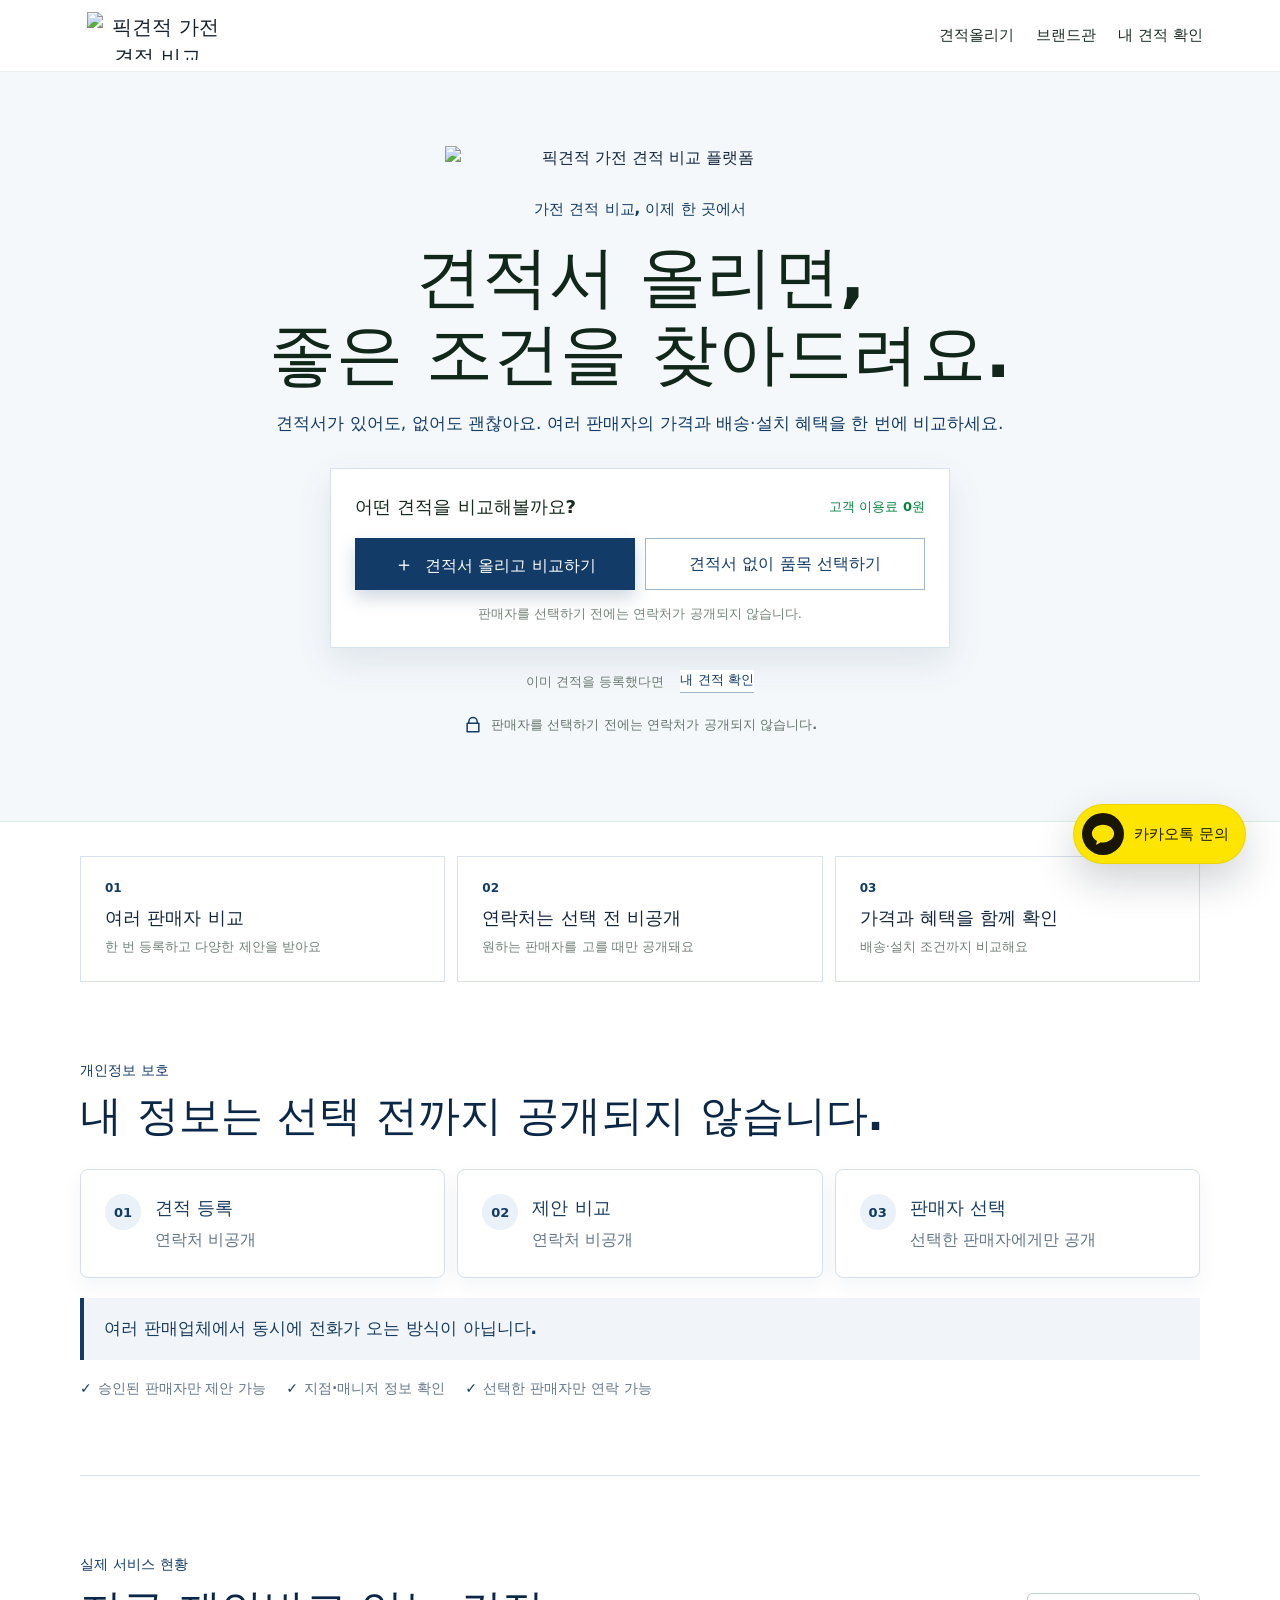
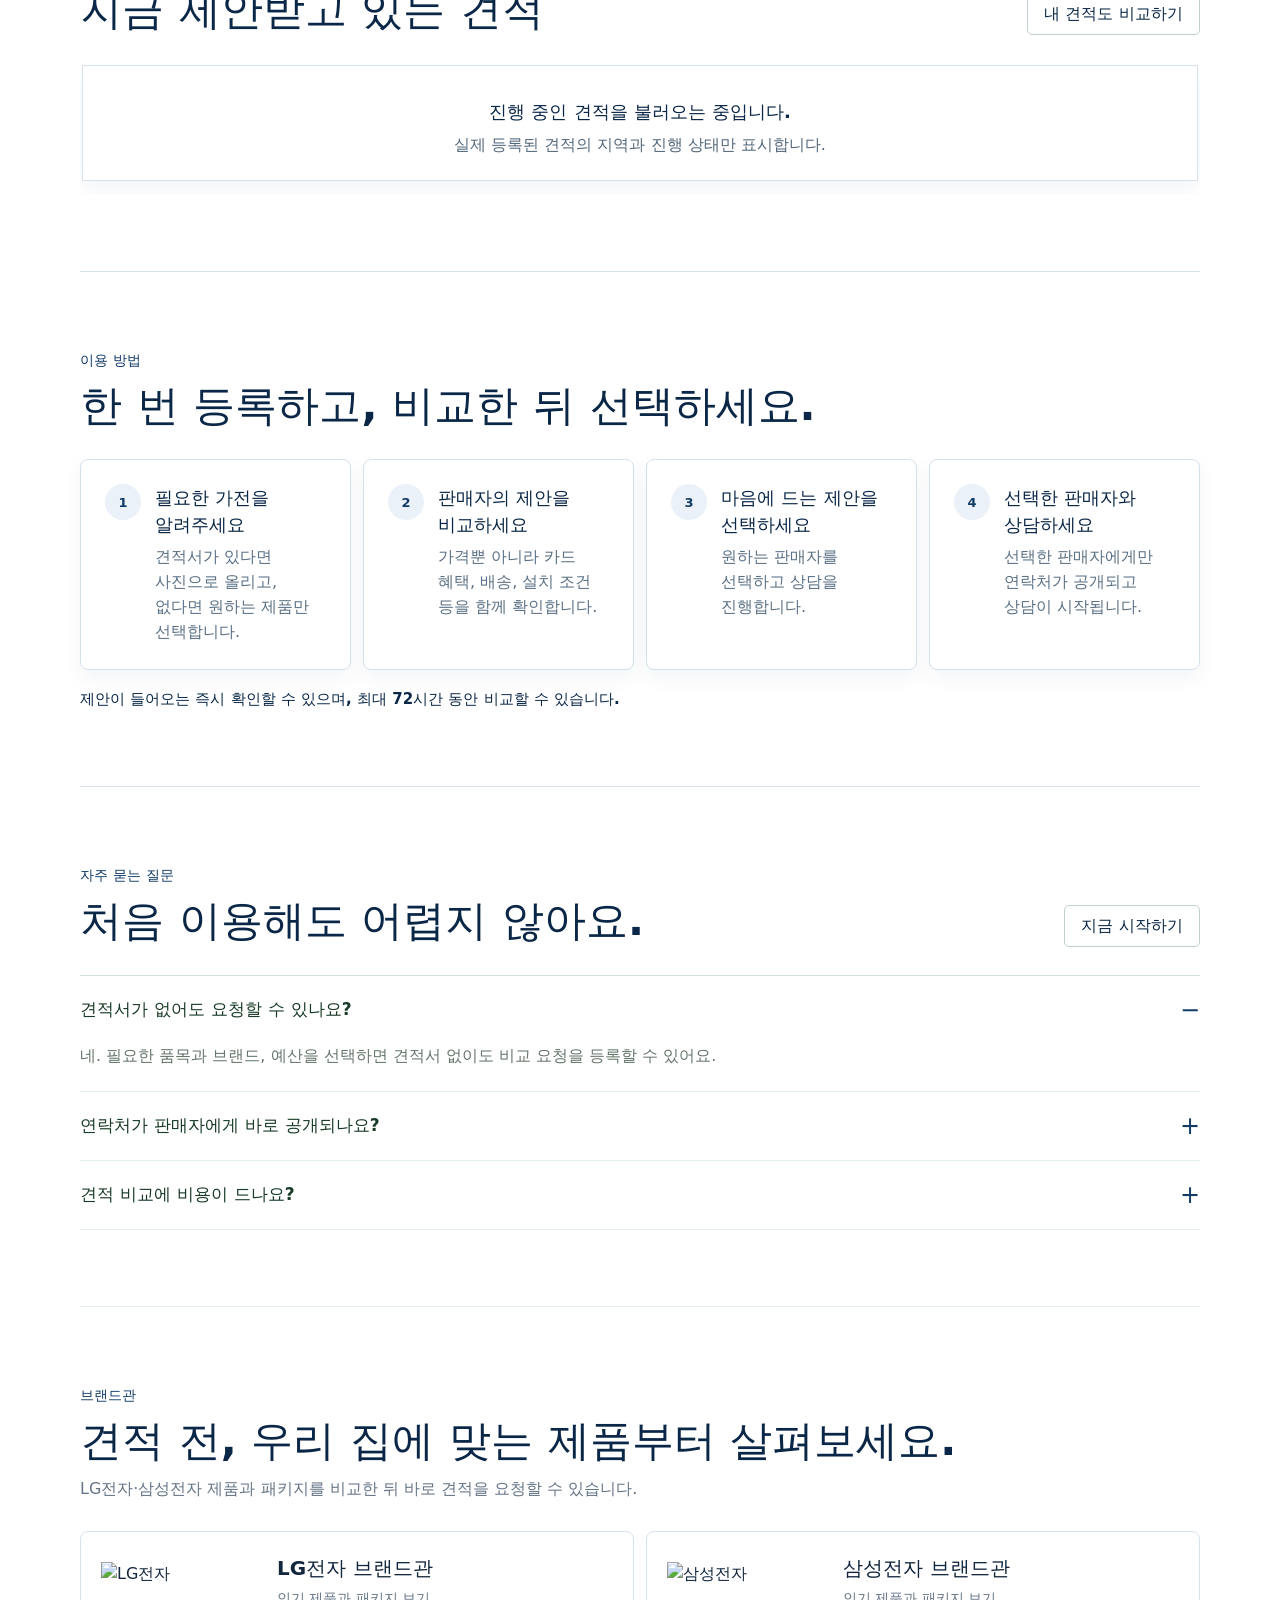
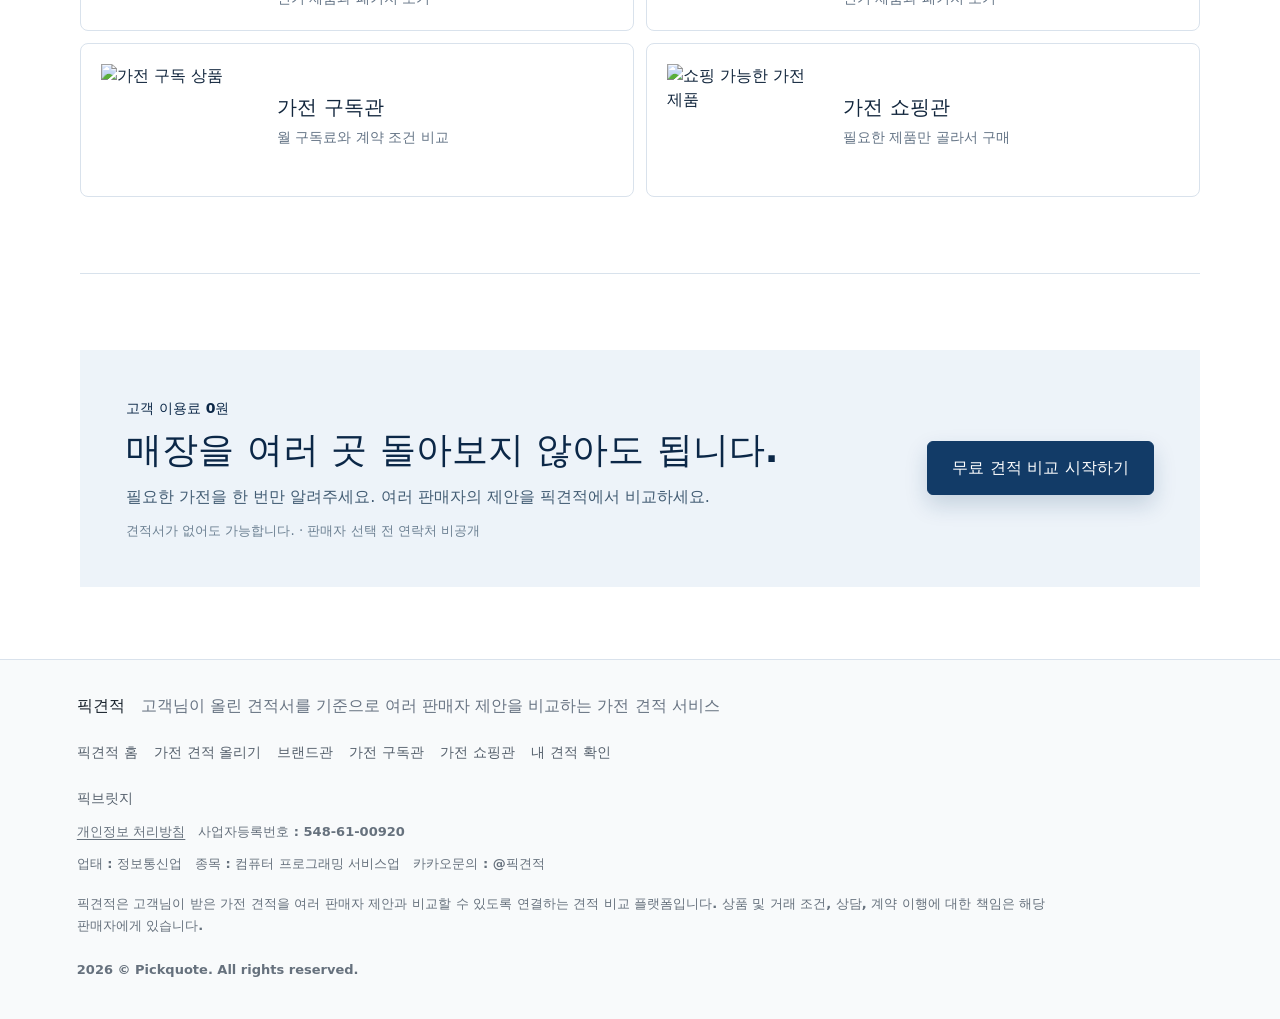
==== commit 9813e506: "Add files via upload" ====
--- a/index.html
+++ b/index.html
@@ -12,9 +12,8 @@
 <!-- Google AdSense site ownership / ads script -->
     <script async src="https://pagead2.googlesyndication.com/pagead/js/adsbygoogle.js?client=ca-pub-9286156779528114"
          crossorigin="anonymous"></script>
-    <title>픽견적 파트너 등록 | 판매자 전용</title>
-    <meta name="robots" content="noindex, nofollow, noarchive" />
-    <link rel="canonical" href="https://partner.ga-pick.com/register" />
+    <title>픽견적 | 혼수·입주 가전 견적 비교 - LG·삼성 조건 비교</title>
+    <link rel="canonical" href="https://ga-pick.com/" />
     <link rel="shortcut icon" href="/favicon-navy.ico?v=20260813-symbol-cutout" />
     <link rel="icon" href="/favicon-navy.ico?v=20260813-symbol-cutout" sizes="16x16 32x32 48x48 64x64" />
     <link rel="icon" href="/favicon-navy.png?v=20260813-symbol-cutout" type="image/png" sizes="32x32" />
@@ -41,8 +40,8 @@
       content="가전 견적서를 올리면 LG·삼성 판매자 제안을 받아 가격, 배송, 설치, 카드 혜택을 한곳에서 비교할 수 있습니다."
     />
     <meta property="og:url" content="https://ga-pick.com/" />
-    <meta property="og:image" content="https://partner.ga-pick.com/assets/pickquote-share-preview.png?v=20260822-logo-preview" />
-    <meta property="og:image:secure_url" content="https://partner.ga-pick.com/assets/pickquote-share-preview.png?v=20260822-logo-preview" />
+    <meta property="og:image" content="https://ga-pick.com/assets/pickquote-share-preview.png?v=20260822-logo-preview" />
+    <meta property="og:image:secure_url" content="https://ga-pick.com/assets/pickquote-share-preview.png?v=20260822-logo-preview" />
     <meta property="og:image:alt" content="픽견적 가전 견적 비교 플랫폼 로고" />
     <meta name="twitter:card" content="summary_large_image" />
     <meta name="twitter:title" content="픽견적 | 혼수·입주 가전 견적 비교" />
@@ -50,7 +49,7 @@
       name="twitter:description"
       content="가전 견적서를 올리면 LG·삼성 판매자 제안을 받아 가격, 배송, 설치, 카드 혜택을 한곳에서 비교할 수 있습니다."
     />
-    <meta name="twitter:image" content="https://partner.ga-pick.com/assets/pickquote-share-preview.png?v=20260822-logo-preview" />
+    <meta name="twitter:image" content="https://ga-pick.com/assets/pickquote-share-preview.png?v=20260822-logo-preview" />
     <script type="application/ld+json">
       {
         "@context": "https://schema.org",
@@ -135,10 +134,13 @@
         const touchCapable = (navigator.maxTouchPoints || 0) > 0;
         const compactViewport = Math.min(window.innerWidth || 0, screen.width || 0) > 0 && Math.min(window.innerWidth || screen.width, screen.width || window.innerWidth) <= 900;
         const initialViewByPath = {
-          "/": "sellerLogin",
-          "/register": "sellerRegister",
+          "/": "home",
+          "/quote": "customer",
+          "/my-quote": "lookup",
+          "/seller": "sellerLogin",
+          "/seller/register": "sellerRegister",
         };
-        document.documentElement.dataset.initialView = initialViewByPath[cleanPath] || "sellerLogin";
+        document.documentElement.dataset.initialView = initialViewByPath[cleanPath] || "home";
         if (mobileUserAgent || (coarsePointer && touchCapable) || (touchCapable && compactViewport)) {
           document.documentElement.classList.add("is-mobile-device");
         }
@@ -159,17 +161,18 @@
         display: block;
       }
     </style>
-  <link rel="stylesheet" href="/styles.css?v=20260821-single-line-headings-v6" />
+  <link rel="stylesheet" href="/styles.css?v=20260826-seller-portal-isolation-v1" />
     <script defer src="/privacy-policy.js?v=20260811-privacy-policy-v19"></script>
-  <script defer src="/app.js?v=20260820-seller-sort-v6"></script>
+  <script defer src="/app.js?v=20260826-seller-portal-isolation-v1"></script>
     <script defer src="/customer-wizard.js?v=20260819-phone-verification-v4"></script>
     <script defer src="/page-guide.js?v=20260731-mobile-modal-safe-area"></script>
   </head>
-  <body class="partner-site">
+  <body>
     <header class="topbar">
-      <button class="brand nav-button" type="button" data-view="sellerLogin" aria-label="픽견적 판매자 홈">
+      <button class="brand nav-button" type="button" data-view="home" aria-label="픽견적 홈">
         <img class="brand-logo-image" src="/assets/pickquote-official-logo-navy.png?v=20260813-navy-brand" alt="픽견적 가전 견적 비교 플랫폼" />
       </button>
+      <span class="seller-portal-label" aria-hidden="true">판매자 업무</span>
       <a
         class="header-ad-slot is-image-banner"
         href="https://open.kakao.com/o/sE77Bzfi"
@@ -191,6 +194,11 @@
           />
         </picture>
       </a>
+      <nav class="nav" aria-label="주요 메뉴">
+        <button type="button" data-view="customer">견적올리기</button>
+        <a class="pick-top-link" href="/brand">브랜드관</a>
+        <button type="button" data-view="lookup">내 견적 확인</button>
+      </nav>
     </header>
 
     <main>
@@ -203,7 +211,7 @@
                   <img class="pick-home-logo" src="/assets/pickquote-main-logo-navy.png?v=20260813-navy-brand" alt="픽견적 가전 견적 비교 플랫폼" />
                 </div>
                 <span class="pick-zero-fee">가전 견적 비교, 이제 한 곳에서</span>
-                <h1 id="pickHomeTitle">견적서 올리면, 좋은 조건을 찾아드려요.</h1>
+                <h1 id="pickHomeTitle"><span>견적서 올리면,</span><span>좋은 조건을 찾아드려요.</span></h1>
                 <p class="pick-trust-lead">견적서가 있어도, 없어도 괜찮아요. 여러 판매자의 가격과 배송·설치 혜택을 한 번에 비교하세요.</p>
                 <div class="pick-start-panel">
                   <div class="pick-start-panel-head"><strong>어떤 견적을 비교해볼까요?</strong><span>고객 이용료 0원</span></div>
@@ -227,9 +235,9 @@
               <div><span>03</span><strong>가격과 혜택을 함께 확인</strong><small>배송·설치 조건까지 비교해요</small></div>
             </nav>
 
-            <section class="pick-home-ad-slot" aria-label="광고 영역">
-              <span>광고</span>
-              <strong>픽견적 서비스 안내 광고 영역</strong>
+            <section class="pick-home-ad-slot pick-coupang-ad-slot" id="pickCoupangAdSlot" aria-label="쿠팡 파트너스 광고" hidden>
+              <span class="pick-coupang-ad-label">광고</span>
+              <div class="pick-coupang-ad-frame" id="pickCoupangAdFrame"></div>
             </section>
 
             <section class="pick-privacy-home" aria-labelledby="pickPrivacyTitle">
@@ -306,8 +314,10 @@
                 <div><span>브랜드관</span><h2 id="pickBrandTitle">견적 전, 우리 집에 맞는 제품부터 살펴보세요.</h2><p>LG전자·삼성전자 제품과 패키지를 비교한 뒤 바로 견적을 요청할 수 있습니다.</p></div>
               </div>
               <div class="pick-brand-grid">
-                <a href="/brand" aria-label="LG전자 브랜드관"><img src="/assets/brand-hero-lg-products.png" alt="LG전자 가전 제품" /><strong>LG전자 브랜드관</strong><span>인기 제품과 패키지 보기</span></a>
-                <a href="/brand" aria-label="삼성전자 브랜드관"><img src="/assets/brand-hero-samsung-products.png" alt="삼성전자 가전 제품" /><strong>삼성전자 브랜드관</strong><span>인기 제품과 패키지 보기</span></a>
+                <a href="/brand" aria-label="LG전자 브랜드관"><img class="brand-entry-logo" src="/assets/lg-electronics-logo.svg" alt="LG전자" /><strong>LG전자 브랜드관</strong><span>인기 제품과 패키지 보기</span></a>
+                <a href="/brand" aria-label="삼성전자 브랜드관"><img class="brand-entry-logo" src="/assets/samsung-electronics-logo.svg" alt="삼성전자" /><strong>삼성전자 브랜드관</strong><span>인기 제품과 패키지 보기</span></a>
+                <a href="/subscription" aria-label="가전 구독관"><img src="/assets/brand-hero-lg-products.png" alt="가전 구독 상품" /><strong>가전 구독관</strong><span>월 구독료와 계약 조건 비교</span></a>
+                <a href="/shopping" aria-label="가전 쇼핑관"><img src="/assets/brand-hero-samsung-products.png" alt="쇼핑 가능한 가전 제품" /><strong>가전 쇼핑관</strong><span>필요한 제품만 골라서 구매</span></a>
               </div>
             </section>
 
@@ -322,12 +332,15 @@
         <section class="page" id="customerPage" data-page="customer">
         <div class="page-head">
           <button class="back-btn" type="button" data-view="home">← 첫 화면</button>
-          <p class="eyebrow">견적올리기 페이지</p>
-          <h2>견적서가 없어도 비교 요청을 시작할 수 있습니다.</h2>
-          <p>
-            받은 견적서가 있다면 사진을 함께 올리고, 없다면 품목과 금액 정보만으로 먼저 요청하세요.
-            고객님은 가격, 설치, 배송, 혜택 조건을 비교한 뒤 원하는 제안만 선택하시면 됩니다.
-          </p>
+          <a class="quote-subscription-ad" href="/subscription" aria-label="가전 구독관으로 이동">
+            <img
+              src="/assets/quote-subscription-banner-20260821.png"
+              alt="가전구독관, 초기 부담은 낮추고 필요한 가전은 더 스마트하게"
+              width="2573"
+              height="611"
+              decoding="async"
+            />
+          </a>
         </div>
 
         <div class="request-grid app-grid">
@@ -420,7 +433,7 @@
         <div class="page-head">
           <button class="back-btn" type="button" data-view="home">← 첫 화면</button>
           <p class="eyebrow">내 견적 확인</p>
-          <h2>성함과 휴대전화로 내가 올린 견적을 확인하세요.</h2>
+          <h2 class="lookup-page-title"><span>성함과 휴대전화로</span><span>내가 올린 견적을 확인하세요.</span></h2>
           <p>
             견적 등록 시 인증을 완료한 고객님은 이후 성함과 휴대전화로 견적 내용,
             견적서 이미지, 판매자 제안을 다시 볼 수 있습니다.
@@ -456,7 +469,6 @@
 
       <section class="page seller-login-page" id="sellerLoginPage" data-page="sellerLogin">
         <div class="page-head">
-          <button class="back-btn" type="button" data-view="home">← 첫 화면</button>
           <p class="eyebrow">판매자 로그인</p>
           <h2>판매자 등록 승인 계정으로 로그인하세요.</h2>
           <p>
@@ -508,7 +520,6 @@
 
       <section class="page seller-page" id="sellerPage" data-page="seller">
         <div class="page-head">
-          <button class="back-btn" type="button" data-view="home">← 첫 화면</button>
           <p class="eyebrow">판매자 페이지</p>
           <h2>고객님이 올린 견적 내용과 사진을 확인하고 제안하세요.</h2>
           <p>
@@ -523,6 +534,7 @@
           <button type="button" data-seller-tab="selected">선택받은 견적</button>
           <button type="button" data-seller-tab="closed">종료된 견적</button>
           <button type="button" data-seller-tab="region">매니저 정보 변경</button>
+          <button type="button" data-seller-tab="chat">채팅방 <span class="seller-chat-tab-badge" id="sellerChatTabBadge" hidden>0</span></button>
         </div>
 
         <div class="seller-layout seller-page-layout" id="sellerQuoteWorkspace">
@@ -648,7 +660,6 @@
 
       <section class="page seller-register-page" id="sellerRegisterPage" data-page="sellerRegister">
         <div class="page-head">
-          <button class="back-btn" type="button" data-view="home">← 첫 화면</button>
           <p class="eyebrow">판매자 등록</p>
           <h2>판매자로 등록할 지점 정보를 입력해주세요.</h2>
           <p>
@@ -812,10 +823,46 @@
 
     </main>
 
-    <nav class="mobile-flow-nav seller-mobile-nav" aria-label="판매자 하단 메뉴">
-      <a class="mobile-flow-home seller-mobile-home" href="/login" data-view="sellerLogin" aria-label="판매자 홈">
+    <nav class="mobile-flow-nav" aria-label="모바일 하단 메뉴">
+      <button type="button" data-view="customer">
+        <span class="mobile-flow-icon" aria-hidden="true">
+          <svg viewBox="0 0 24 24" focusable="false">
+            <path d="M4 20h16" />
+            <path d="M6 16.5 17.5 5a2.1 2.1 0 0 1 3 3L9 19l-4 .9Z" />
+          </svg>
+        </span>
+        <span>견적올리기</span>
+      </button>
+      <button type="button" data-view="lookup">
+        <span class="mobile-flow-icon" aria-hidden="true">
+          <svg viewBox="0 0 24 24" focusable="false">
+            <path d="M5 4h14v16H5z" />
+            <path d="M8 8h8M8 12h8M8 16h5" />
+          </svg>
+        </span>
+        <span>내 견적</span>
+      </button>
+      <button class="mobile-flow-home is-current" type="button" data-view="home" aria-label="픽견적 홈" aria-current="page">
         <span class="mobile-flow-logo" aria-hidden="true"><img src="/assets/pickquote-official-symbol-navy.png?v=20260813-symbol-cutout" alt="" /></span>
         <span>홈</span>
+      </button>
+      <a href="/brand">
+        <span class="mobile-flow-icon" aria-hidden="true">
+          <svg viewBox="0 0 24 24" focusable="false">
+            <path d="M5 7h14v13H5z" />
+            <path d="M8 7V4h8v3M8 11h8M8 15h5" />
+          </svg>
+        </span>
+        <span>브랜드관</span>
+      </a>
+      <a href="/subscription">
+        <span class="mobile-flow-icon" aria-hidden="true">
+          <svg viewBox="0 0 24 24" focusable="false">
+            <path d="M5 4h14v16H5z" />
+            <path d="M8 8h8M8 12h8M8 16h5" />
+          </svg>
+        </span>
+        <span>구독관</span>
       </a>
     </nav>
 
@@ -825,8 +872,15 @@
           <strong>픽견적</strong>
           <span>고객님이 올린 견적서를 기준으로 여러 판매자 제안을 비교하는 가전 견적 서비스</span>
         </div>
-        <button class="footer-register-btn" type="button" data-view="sellerRegister">판매자 등록</button>
       </div>
+      <nav class="footer-seo-links" aria-label="픽견적 주요 링크">
+        <a href="https://ga-pick.com/" data-view="home">픽견적 홈</a>
+        <a href="https://ga-pick.com/quote" data-view="customer">가전 견적 올리기</a>
+        <a href="https://ga-pick.com/brand">브랜드관</a>
+        <a href="https://ga-pick.com/subscription">가전 구독관</a>
+        <a href="https://ga-pick.com/shopping">가전 쇼핑관</a>
+        <a href="https://ga-pick.com/my-quote" data-view="lookup">내 견적 확인</a>
+      </nav>
       <div class="footer-company">
         <strong>픽브릿지</strong>
         <p>
@@ -1080,13 +1134,16 @@
     <script>
       (() => {
         const routeViews = {
-          "/": "sellerLogin",
-          "/register": "sellerRegister",
+          "/": "home",
+          "/quote": "customer",
+          "/my-quote": "lookup",
+          "/seller": "sellerLogin",
+          "/seller/register": "sellerRegister",
         };
 
         function getRouteView() {
           const path = (window.location.pathname || "/").replace(/\/+$/, "") || "/";
-          return routeViews[path] || "sellerLogin";
+          return routeViews[path] || "home";
         }
 
         function lockInitialRoute() {
@@ -1106,6 +1163,59 @@
         window.addEventListener("load", lockInitialRoute);
       })();
     </script>
+    <script>
+      (() => {
+        const desktopQuery = window.matchMedia("(min-width: 901px)");
+
+        function mountCoupangPartnersAd() {
+          if (!desktopQuery.matches) return;
+          const slot = document.getElementById("pickCoupangAdSlot");
+          const frameHost = document.getElementById("pickCoupangAdFrame");
+          if (!slot || !frameHost || frameHost.dataset.mounted === "true") return;
+
+          function renderAd() {
+            if (!window.PartnersCoupang?.G) return;
+            frameHost.dataset.mounted = "true";
+            frameHost.replaceChildren();
+            new window.PartnersCoupang.G({
+              id: 1018458,
+              template: "carousel",
+              trackingCode: "AF9292643",
+              width: "680",
+              height: "140",
+              tsource: "",
+              container: frameHost,
+            });
+            slot.hidden = false;
+          }
+
+          if (window.PartnersCoupang?.G) {
+            renderAd();
+            return;
+          }
+
+          let script = document.getElementById("coupangPartnersScript");
+          if (!script) {
+            script = document.createElement("script");
+            script.id = "coupangPartnersScript";
+            script.src = "https://ads-partners.coupang.com/g.js";
+            script.async = true;
+            script.addEventListener("load", renderAd, { once: true });
+            script.addEventListener("error", () => { slot.hidden = true; }, { once: true });
+            document.head.appendChild(script);
+          } else {
+            script.addEventListener("load", renderAd, { once: true });
+          }
+        }
+
+        if (document.readyState === "loading") {
+          document.addEventListener("DOMContentLoaded", mountCoupangPartnersAd, { once: true });
+        } else {
+          mountCoupangPartnersAd();
+        }
+        desktopQuery.addEventListener?.("change", mountCoupangPartnersAd);
+      })();
+    </script>
     <div class="security-blanket" id="securityBlanket" aria-hidden="true"></div>
   </body>
 </html>
--- a/styles.css
+++ b/styles.css
@@ -1633,6 +1633,7 @@
 }
 
 .pick-brand-grid img { grid-row: 1 / 3; display: block; width: 156px; height: 112px; object-fit: contain; }
+.pick-brand-grid img.brand-entry-logo { height: 58px; padding: 10px 0; }
 .pick-brand-grid strong { align-self: end; font-size: 20px; }
 .pick-brand-grid span { align-self: start; margin-top: 5px; color: var(--home-muted); font-size: 14px; }
 
@@ -1659,7 +1660,8 @@
   .pick-trust-hero { grid-template-columns: 1fr; gap: 26px; min-height: 0; padding: 34px; }
   .pick-trust-copy h1 { font-size: 48px; }
   .pick-trust-visual { max-width: 560px; }
-  .pick-privacy-steps, .pick-flow-list { grid-template-columns: 1fr; }
+  .pick-privacy-steps { grid-template-columns: repeat(3, minmax(0, 1fr)); }
+  .pick-flow-list { grid-template-columns: 1fr; }
   .pick-live-board, .pick-review-grid { grid-template-columns: 1fr 1fr; }
   .pick-case-content article {
     flex-basis: min(76vw, 560px);
@@ -1704,9 +1706,14 @@
   .pick-home-heading { margin-bottom: 20px; }
   .pick-home-heading.is-row { align-items: flex-start; }
   .pick-home-heading h2, .pick-final-cta h2 { font-size: 27px; }
-  .pick-privacy-steps li, .pick-flow-list li { padding: 18px; }
-  .pick-privacy-steps strong, .pick-flow-list strong { font-size: 16px; }
-  .pick-privacy-steps p, .pick-flow-list p { font-size: 14px; }
+  .pick-privacy-steps { gap: 6px; }
+  .pick-privacy-steps li { align-items: flex-start; gap: 6px; padding: 12px 8px; }
+  .pick-privacy-steps > li > span { width: 26px; height: 26px; flex-basis: 26px; font-size: 10px; }
+  .pick-privacy-steps strong { font-size: 13px; line-height: 1.35; }
+  .pick-privacy-steps p { margin-top: 4px; font-size: 11px; line-height: 1.4; }
+  .pick-flow-list li { padding: 18px; }
+  .pick-flow-list strong { font-size: 16px; }
+  .pick-flow-list p { font-size: 14px; }
   .pick-privacy-emphasis { font-size: 15px; }
   .pick-approved-note { display: grid; gap: 7px; }
   .pick-heading-link { display: none; }
@@ -1730,6 +1737,7 @@
   .pick-case-bid-list li { grid-template-columns: 58px 1fr auto; padding: 10px 12px; }
   .pick-brand-grid a { grid-template-columns: 96px 1fr; padding: 14px; }
   .pick-brand-grid img { width: 96px; height: 76px; }
+  .pick-brand-grid img.brand-entry-logo { height: 42px; padding: 6px 0; }
   .pick-brand-grid strong { font-size: 16px; }
   .pick-brand-grid span { font-size: 12px; }
   .wizard-brand-guide { grid-template-columns: 1fr; padding: 16px; }
@@ -6805,10 +6813,10 @@
   bottom: 0;
   z-index: 1200;
   margin: 0;
-  padding: 8px 8px calc(9px + env(safe-area-inset-bottom));
+  padding: 8px 8px calc(11px + env(safe-area-inset-bottom));
   background: rgba(255, 255, 255, 0.98);
   border-top: 1px solid var(--line);
-  box-shadow: 0 -16px 30px rgba(15, 23, 42, 0.1);
+  box-shadow: 0 -12px 28px rgba(15, 23, 42, 0.1);
 }
 
 html.is-mobile-device .mobile-flow-nav button,
@@ -8762,6 +8770,29 @@
   background: #f5f8fb;
 }
 
+/* The customer home headline is intentionally a two-line statement. */
+body:has(#homePage.is-active) .pick-hero-center #pickHomeTitle {
+  white-space: normal;
+  line-height: 1.16;
+}
+
+body:has(#homePage.is-active) .pick-hero-center #pickHomeTitle > span {
+  display: block;
+  white-space: nowrap;
+}
+
+@media (max-width: 720px) {
+  body:has(#homePage.is-active) .pick-hero-center #pickHomeTitle {
+    font-size: 29px;
+    line-height: 1.24;
+  }
+
+  .lookup-page-title > span {
+    display: block;
+    white-space: nowrap;
+  }
+}
+
 /* 2026-08-13: unify public-home flow and closing sections with the navy brand. */
 body:has(#homePage.is-active) .pick-flow-home,
 body:has(#homePage.is-active) .pick-privacy-home,
@@ -8886,20 +8917,82 @@
     display: none !important;
   }
 }
-/* Partner deployment exposes only seller navigation in the shared shell. */
-.partner-site .nav > :not([data-view="sellerLogin"]),
-.partner-site .mobile-flow-nav > :not([data-view="sellerLogin"]) {
+/* Customer deployment: seller entry points live on partner.ga-pick.com. */
+.mobile-flow-nav [data-view="sellerLogin"],
+.mobile-flow-nav a[href="/seller"] {
   display: none !important;
 }
 
-html.is-mobile-device .partner-site .mobile-flow-nav {
-  grid-template-columns: minmax(0, 1fr);
-}
-
-html.is-mobile-device .partner-site .mobile-flow-nav.seller-mobile-nav {
-  padding-top: 10px;
-}
-
-html.is-mobile-device .partner-site .seller-mobile-home {
-  min-height: 64px;
-}
+/* Seller routes are a separate work portal, not a variation of the customer site. */
+.seller-portal-label {
+  display: none;
+}
+
+body.is-seller-portal .topbar {
+  min-height: 72px;
+  padding-block: 12px;
+  border-bottom: 1px solid #dbe5ee;
+  background: #ffffff;
+}
+
+body.is-seller-portal .topbar .brand {
+  cursor: pointer;
+}
+
+body.is-seller-portal .topbar .header-ad-slot,
+body.is-seller-portal .topbar .nav,
+body.is-seller-portal .mobile-flow-nav,
+body.is-seller-portal .footer,
+body.is-seller-portal .kakao-floating-btn {
+  display: none !important;
+}
+
+html[data-initial-view="sellerLogin"] .topbar .header-ad-slot,
+html[data-initial-view="sellerLogin"] .topbar .nav,
+html[data-initial-view="sellerLogin"] .mobile-flow-nav,
+html[data-initial-view="sellerLogin"] .footer,
+html[data-initial-view="sellerLogin"] .kakao-floating-btn,
+html[data-initial-view="sellerRegister"] .topbar .header-ad-slot,
+html[data-initial-view="sellerRegister"] .topbar .nav,
+html[data-initial-view="sellerRegister"] .mobile-flow-nav,
+html[data-initial-view="sellerRegister"] .footer,
+html[data-initial-view="sellerRegister"] .kakao-floating-btn {
+  display: none !important;
+}
+
+body.is-seller-portal .seller-portal-label {
+  display: inline-flex;
+  align-items: center;
+  min-height: 30px;
+  margin-left: 12px;
+  padding: 0 11px;
+  border: 1px solid #cbd9e7;
+  border-radius: 4px;
+  background: #f3f7fb;
+  color: #234f7c;
+  font-size: 13px;
+  font-weight: 800;
+}
+
+body.is-seller-portal main {
+  min-height: calc(100vh - 72px);
+}
+
+@media (max-width: 760px) {
+  body.is-seller-portal .topbar {
+    min-height: calc(62px + env(safe-area-inset-top));
+    padding-top: calc(10px + env(safe-area-inset-top));
+    padding-bottom: 10px;
+  }
+
+  body.is-seller-portal .seller-portal-label {
+    margin-left: 8px;
+    padding-inline: 9px;
+    font-size: 12px;
+  }
+
+  body.is-seller-portal main {
+    min-height: calc(100vh - 62px - env(safe-area-inset-top));
+    padding-bottom: env(safe-area-inset-bottom);
+  }
+}
